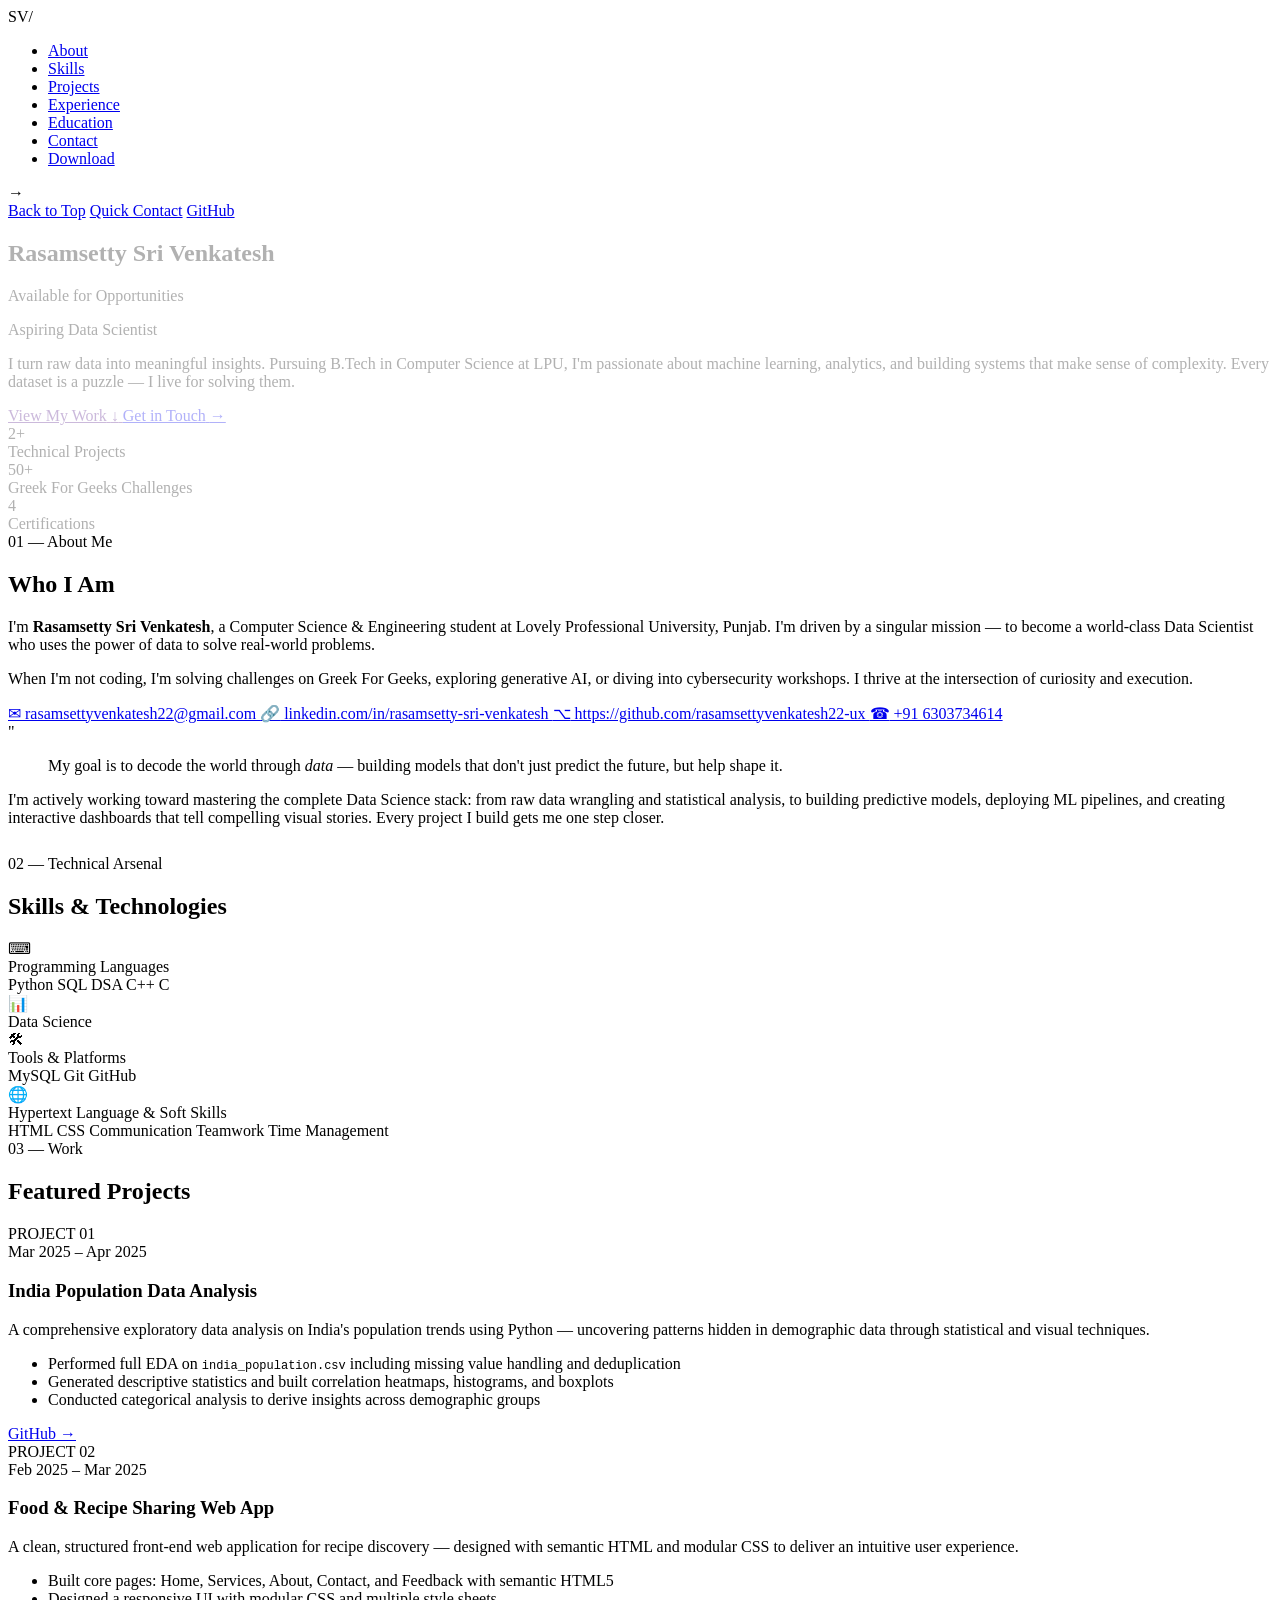
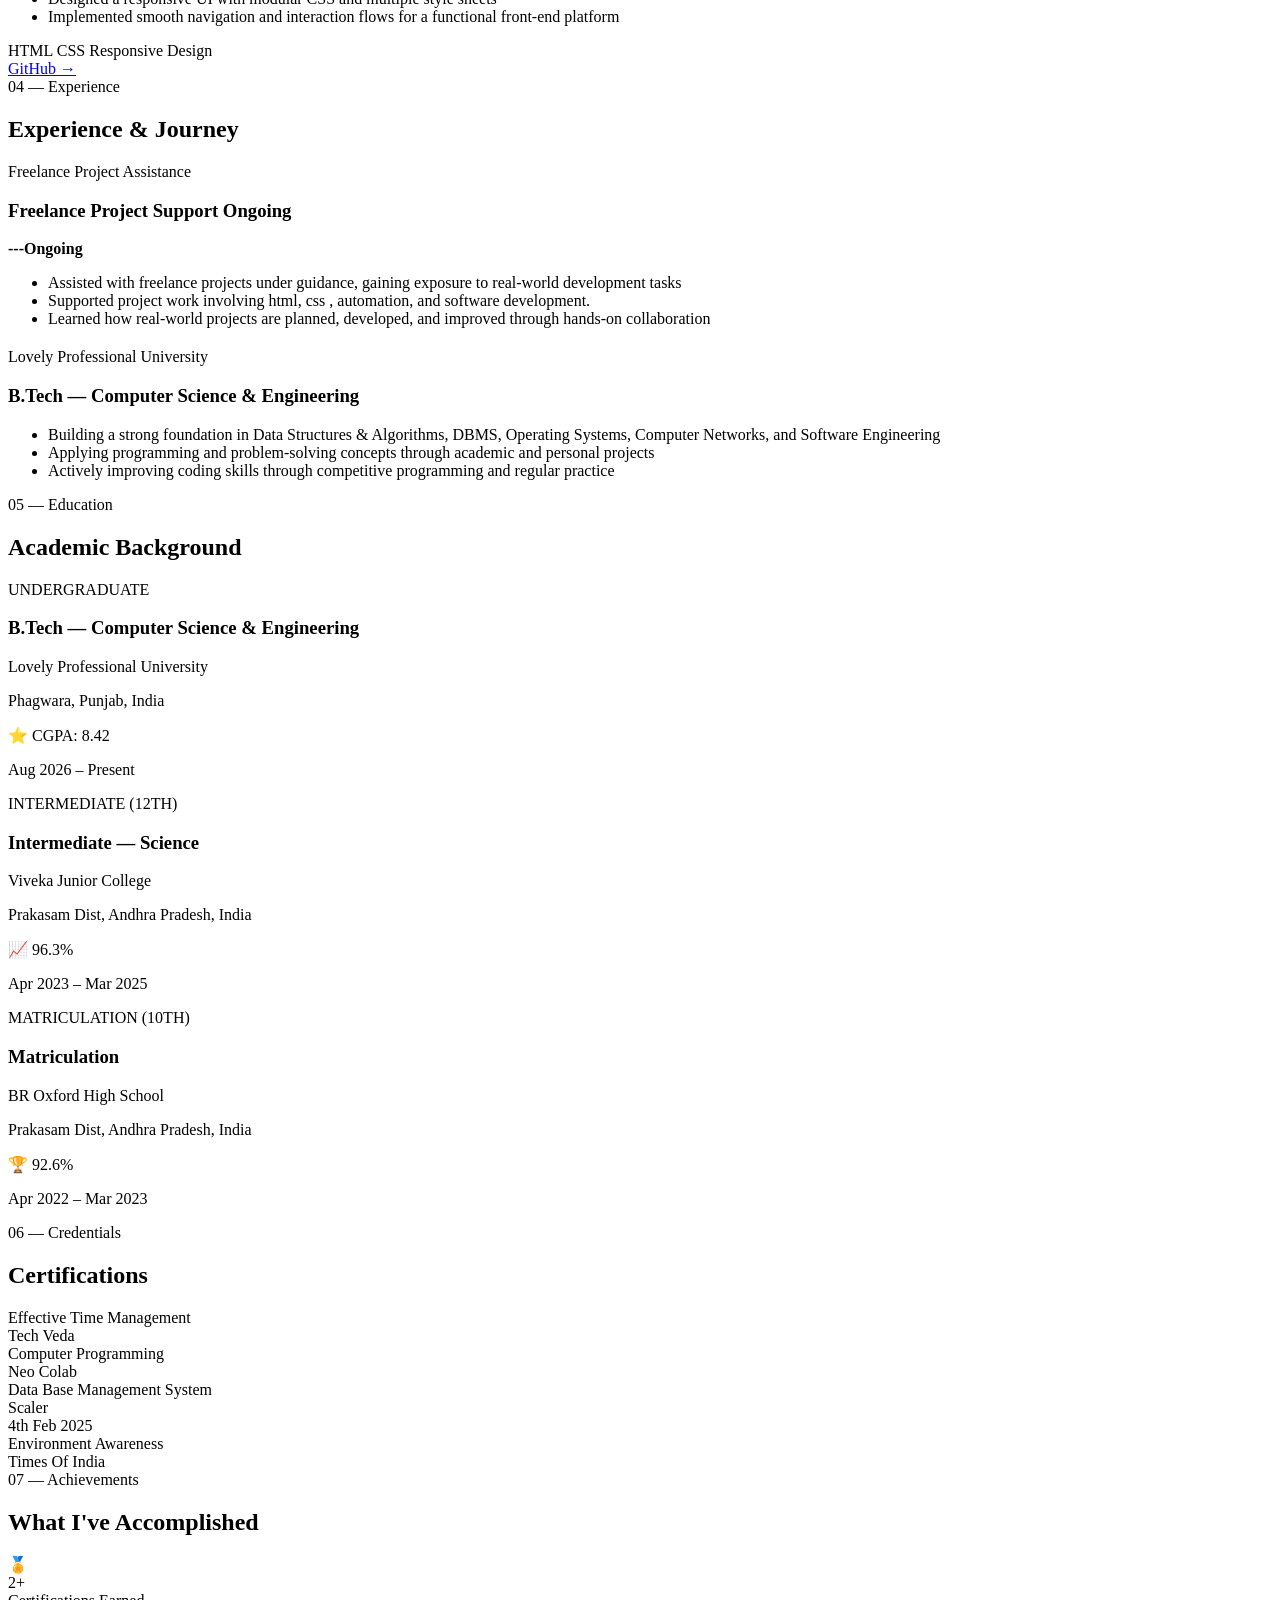
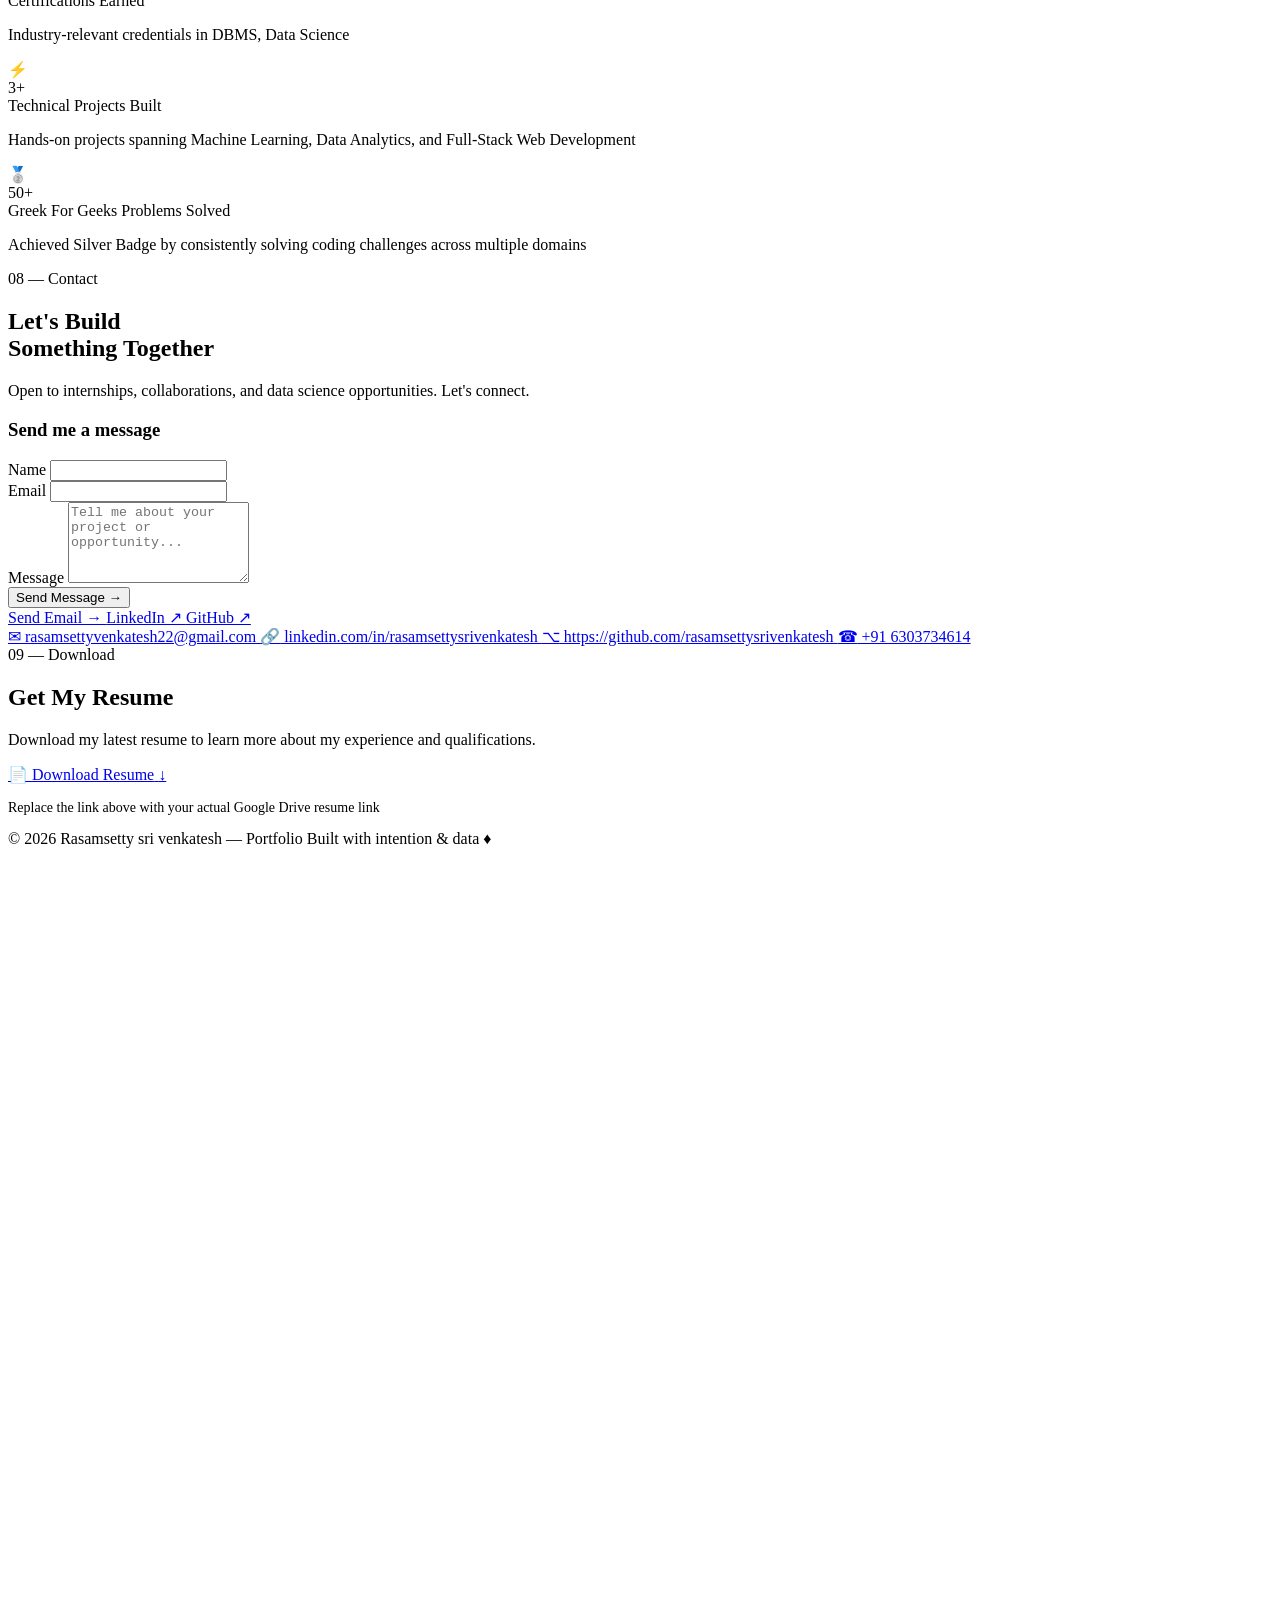
==== index.html @ 6618fb20 "Rename index.html.html to index.html" ====
<!DOCTYPE html>
<!-- saved from url=(0042)https://my-porfolio-rosy-eight.vercel.app/ -->
<html lang="en"><head><meta http-equiv="Content-Type" content="text/html; charset=UTF-8">

<meta name="viewport" content="width=device-width, initial-scale=1.0">
<title>Rasamsetty Sri Venkatesh | Data Scientist Portfolio</title>

<link rel="stylesheet" href="styles.css">
</head>
<body>

<!-- NAV -->
<nav>
  <div class="nav-logo">SV/</div>
  <ul class="nav-links">
    <li><a href="https://my-porfolio-rosy-eight.vercel.app/#about">About</a></li>
    <li><a href="https://my-porfolio-rosy-eight.vercel.app/#skills">Skills</a></li>
    <li><a href="https://my-porfolio-rosy-eight.vercel.app/#projects">Projects</a></li>
    <li><a href="https://my-porfolio-rosy-eight.vercel.app/#experience">Experience</a></li>
    <li><a href="https://my-porfolio-rosy-eight.vercel.app/#education">Education</a></li>
    <li><a href="https://my-porfolio-rosy-eight.vercel.app/#contact">Contact</a></li>
    <li><a href="https://my-porfolio-rosy-eight.vercel.app/#download">Download</a></li>
  </ul>
  <div class="nav-lamp" id="nav-lamp">
    <span class="lamp-icon">→</span>
    <div class="lamp-dropdown" id="lamp-dropdown">
      <a href="https://my-porfolio-rosy-eight.vercel.app/#hero" class="dropdown-item">Back to Top</a>
      <a href="mailto:rasamsettyvenkatesh22@gmail.com" class="dropdown-item">Quick Contact</a>
      <a href="https://github.com/rasamsettyvenkatesh22-ux" target="_blank" class="dropdown-item">GitHub</a>
    </div>
  </div>
</nav>

<!-- HERO -->
<section id="hero" style="opacity: 0.3;">
  <div class="hero-grid-bg"></div>
  <div class="hero-orb orb1"></div>
  <div class="hero-orb orb2"></div>

  <div class="hero-content">
    <div class="hero-text">
      <h1 class="hero-name" style="">
        <span class="accent-word">Rasamsetty</span> Sri Venkatesh
      </h1>

      <div class="hero-badge">Available for Opportunities</div>

      <p class="hero-title">
        Aspiring <span>Data Scientist</span>
      </p>

      <p class="hero-desc">
        I turn raw data into meaningful insights. Pursuing B.Tech in Computer Science at LPU,
        I'm passionate about machine learning, analytics, and building systems that make sense of complexity.
        Every dataset is a puzzle — I live for solving them.
      </p>

      <div class="hero-cta">
        <a href="" class="btn-primary">
          <span>View My Work</span>
          <span>↓</span>
        </a>
        <a href="mailto:rasamsettyvenkatesh22@gmail.com" class="btn-secondary">
          <span>Get in Touch</span>
          <span>→</span>
        </a>
      </div>

      <div class="hero-stats">
        <div class="stat-item">
          <div class="stat-num">2+</div>
          <div class="stat-label">Technical Projects</div>
        </div>
        <div class="stat-item">
          <div class="stat-num">50+</div>
          <div class="stat-label">Greek For Geeks Challenges</div>
        </div>
        <div class="stat-item">
          <div class="stat-num">4</div>
          <div class="stat-label">Certifications</div>
        </div>
       
  </div>
</section>

<!-- ABOUT -->
<section id="about">
  <div class="section-label">01 — About Me</div>
  <h2 class="section-title reveal visible" style="">Who I Am</h2>

  <div class="about-grid">
    <div class="about-text reveal visible">
      <p>
        I'm <strong style="color:var(--text)">Rasamsetty Sri Venkatesh</strong>, a Computer Science &amp; Engineering student at Lovely Professional University, Punjab. I'm driven by a singular mission — to become a world-class Data Scientist who uses the power of data to solve real-world problems.
      </p>
      
      <p>
        When I'm not coding, I'm solving challenges on Greek For Geeks, exploring generative AI, or diving into cybersecurity workshops. I thrive at the intersection of curiosity and execution.
      </p>

      <div class="contact-links">
        <a href="mailto:" class="contact-link">
          <span class="contact-icon">✉</span>
          rasamsettyvenkatesh22@gmail.com
        </a>
        <a href="https://www.linkedin.com/in/rasamsetty-sri-venkatesh-53b21a393/" class="contact-link" target="_blank">
          <span class="contact-icon">🔗</span>
          linkedin.com/in/rasamsetty-sri-venkatesh
        </a>
        <a href="https://github.com/rasamsettyvenkatesh22-uxe" class="contact-link" target="_blank">
          <span class="contact-icon">⌥</span>
          https://github.com/rasamsettyvenkatesh22-ux
        </a>
        <a href="tel:+917888704823" class="contact-link">
          <span class="contact-icon">☎</span>
          +91 6303734614
        </a>
      </div>
    </div>

    <div class="goal-card reveal reveal-delay-1 visible" style="">
      <div class="quote-mark">"</div>
      <blockquote>
        My goal is to decode the world through <em>data</em> — building models that don't just predict the future, but help shape it.
      </blockquote>
      <p class="goal-sub">
        I'm actively working toward mastering the complete Data Science stack: from raw data wrangling and statistical analysis, to building predictive models, deploying ML pipelines, and creating interactive dashboards that tell compelling visual stories. Every project I build gets me one step closer.
      </p>
      <div style="margin-top:28px; display:flex; gap:12px; flex-wrap:wrap;">
        
      </div>
    </div>
  </div>
</section>

<!-- SKILLS -->
<section id="skills">
  <div class="section-label">02 — Technical Arsenal</div>
  <h2 class="section-title reveal visible" style="">Skills &amp; Technologies</h2>

  <div class="skills-grid">
    <div class="skill-category reveal visible">
      <div class="skill-cat-header">
        <div class="skill-cat-icon">⌨</div>
        <span class="skill-cat-name">Programming Languages</span>
      </div>
      <div class="skill-tags">
        <span class="skill-tag lang">Python</span>
        <span class="skill-tag lang">SQL</span>
        <span class="skill-tag lang">DSA</span>
        <span class="skill-tag lang">C++</span>
        <span class="skill-tag lang">C</span>
      </div>
    </div>

    <div class="skill-category reveal reveal-delay-1 visible">
      <div class="skill-cat-header">
        <div class="skill-cat-icon">📊</div>
        <span class="skill-cat-name">Data Science </span>
      </div>
      <div class="skill-tags">
      

    <div class="skill-category reveal reveal-delay-2 visible">
      <div class="skill-cat-header">
        <div class="skill-cat-icon">🛠</div>
        <span class="skill-cat-name">Tools &amp; Platforms</span>
      </div>
      <div class="skill-tags">
        <span class="skill-tag tool">MySQL</span>
       
        <span class="skill-tag tool">Git</span>
        <span class="skill-tag tool">GitHub</span>
        
      </div>
    </div>

    <div class="skill-category reveal reveal-delay-1 visible">
      <div class="skill-cat-header">
        <div class="skill-cat-icon">🌐</div>
        <span class="skill-cat-name">Hypertext Language &amp; Soft Skills</span>
      </div>
      <div class="skill-tags">
        <span class="skill-tag">HTML</span>
        <span class="skill-tag">CSS</span>
        <span class="skill-tag soft">Communication</span>
        <span class="skill-tag soft">Teamwork</span>
        
        <span class="skill-tag soft">Time Management</span>
      </div>
    </div>
  </div>
</section>

<!-- PROJECTS -->
<section id="projects">
  <div class="section-label">03 — Work</div>
  <h2 class="section-title reveal visible" style="">Featured Projects</h2>

  <div class="projects-grid">

    <div class="project-card reveal visible">
      <div class="project-number">PROJECT 01</div>
      <div class="project-date">Mar 2025 – Apr 2025</div>
      <h3 class="project-title">India Population Data Analysis</h3>
      <p class="project-desc">
        A comprehensive exploratory data analysis on India's population trends using Python — uncovering patterns hidden in demographic data through statistical and visual techniques.
      </p>
      <ul class="project-points">
        <li>Performed full EDA on <code style="color:var(--accent);font-size:12px">india_population.csv</code> including missing value handling and deduplication</li>
        <li>Generated descriptive statistics and built correlation heatmaps, histograms, and boxplots</li>
        <li>Conducted categorical analysis to derive insights across demographic groups</li>
      </ul>
      <div class="project-footer">
        <div class="project-stack">
        
        <a href="https://github.com/yashwanthsingle/Python-project-on-population-growth-analysis.py" class="project-link" target="_blank">GitHub →</a>
      </div>
    </div>

    <div class="project-card reveal reveal-delay-1 visible">
      <div class="project-number">PROJECT 02</div>
      <div class="project-date">Feb 2025 – Mar 2025</div>
      <h3 class="project-title">Food &amp; Recipe Sharing Web App</h3>
      <p class="project-desc">
        A clean, structured front-end web application for recipe discovery — designed with semantic HTML and modular CSS to deliver an intuitive user experience.
      </p>
      <ul class="project-points">
        <li>Built core pages: Home, Services, About, Contact, and Feedback with semantic HTML5</li>
        <li>Designed a responsive UI with modular CSS and multiple style sheets</li>
        <li>Implemented smooth navigation and interaction flows for a functional front-end platform</li>
      </ul>
      <div class="project-footer">
        <div class="project-stack">
          <span class="stack-tag">HTML</span>
          <span class="stack-tag">CSS</span>
          <span class="stack-tag">Responsive Design</span>
        </div>
        <a href="-" class="project-link" target="_blank">GitHub →</a>
      </div>
    </div>

  </div>
</section>

<!-- INTERNSHIP -->
<section id="experience">
  <div class="section-label">04 — Experience</div>
  <h2 class="section-title reveal visible" style="">Experience &amp; Journey</h2>

  <div class="timeline reveal visible">
    <div class="timeline-item">
      <div class="timeline-meta">
        <span class="timeline-date"></span>
        <span class="timeline-type">Freelance Project Assistance</span>
      </div>
      <h3 class="timeline-title">Freelance Project Support
Ongoing</h3>
      <p class="timeline-org"><strong style="color:var(--gold)">---Ongoing</strong></p>
      <ul class="timeline-points">
        <li>Assisted with freelance projects under guidance, gaining exposure to real-world development tasks</li>
        <li>Supported project work involving html, css ,  automation, and software development.</li>
        <li>Learned how real-world projects are planned, developed, and improved through hands-on collaboration</li>
        
      </ul>
    </div>
  </div>
</section>
<section id="experience">
  <div class="section-label"></div>
  <h2 class="section-ti reveal visible" style=""></h2>

  <div class="timeline reveal visible">
    <div class="timeline-item">
      <div class="timeline-meta">
        <span class="timeline-date"></span>
        <span class="timeline-type">Lovely Professional University</span>
      </div>
      <h3 class="timeline-title">B.Tech — Computer Science & Engineering</h3>
      <p class="timeline-org"><strong style="color:var(--gold)"></strong></p>
      <ul class="timeline-points">
        <li>Building a strong foundation in Data Structures & Algorithms, DBMS, Operating Systems, Computer Networks, and Software Engineering</li>
        <li>Applying programming and problem-solving concepts through academic and personal projects</li>
        <li>Actively improving coding skills through competitive programming and regular practice</li>
        
        
      </ul>
    </div>
  </div>
</section>
<!-- EDUCATION -->
<section id="education">
  <div class="section-label">05 — Education</div>
  <h2 class="section-title reveal visible">Academic Background</h2>

  <div class="edu-grid">
    <div class="edu-card reveal visible">
      <div class="edu-level">UNDERGRADUATE</div>
      <h3 class="edu-degree">B.Tech — Computer Science &amp; Engineering</h3>
      <p class="edu-school">Lovely Professional University</p>
      <p class="edu-location">Phagwara, Punjab, India</p>
      <div class="edu-score">⭐ CGPA: 8.42</div>
      <p class="edu-date">Aug 2026 – Present</p>
    </div>

    <div class="edu-card reveal reveal-delay-1 visible">
      <div class="edu-level">INTERMEDIATE (12TH)</div>
      <h3 class="edu-degree">Intermediate — Science</h3>
      <p class="edu-school">Viveka Junior College</p>
      <p class="edu-location">Prakasam Dist, Andhra Pradesh, India</p>
      <div class="edu-score">📈 96.3%</div>
      <p class="edu-date">Apr 2023 – Mar 2025</p>
    </div>

    <div class="edu-card reveal reveal-delay-2 visible">
      <div class="edu-level">MATRICULATION (10TH)</div>
      <h3 class="edu-degree">Matriculation</h3>
      <p class="edu-school">BR Oxford High School</p>
      <p class="edu-location">Prakasam Dist, Andhra Pradesh, India</p>
      <div class="edu-score">🏆 92.6%</div>
      <p class="edu-date">Apr 2022 – Mar 2023</p>
    </div>
  </div>
</section>

<!-- CERTIFICATIONS -->
<section id="certifications">
  <div class="section-label">06 — Credentials</div>
  <h2 class="section-title reveal visible" style="">Certifications</h2>

  <div class="cert-grid">
    <div class="cert-card reveal visible">
      <div class="cert-icon"></div>
      <div class="cert-name">Effective Time Management</div>
      <div class="cert-issuer">Tech Veda</div>
    </div>

    <div class="cert-card reveal reveal-delay-1 visible">
      <div class="cert-icon"></div>
      <div class="cert-name">Computer Programming</div>
      <div class="cert-issuer">Neo Colab</div>
    </div>

    <div class="cert-card reveal reveal-delay-2 visible">
      <div class="cert-icon"></div>
      <div class="cert-name">Data Base Management System</div>
      <div class="cert-issuer">Scaler</div>
      <div class="cert-date">4th Feb 2025</div>
    </div>

    <div class="cert-card reveal visible">
      <div class="cert-icon"></div>
      <div class="cert-name">Environment Awareness</div>
      <div class="cert-issuer">Times Of India</div>
      
    </div>

    
  </div>
</section>

<!-- ACHIEVEMENTS -->
<section id="achievements">
  <div class="section-label">07 — Achievements</div>
  <h2 class="section-title reveal visible" style="">What I've Accomplished</h2>

  <div class="achievements-grid">
    <div class="achievement-card reveal visible">
      <div class="achievement-icon">🏅</div>
      <div class="achievement-num">2+</div>
      <div class="achievement-title">Certifications Earned</div>
      <p class="achievement-desc">Industry-relevant credentials in DBMS, Data Science</p>
    </div>

    <div class="achievement-card reveal reveal-delay-1 visible">
      <div class="achievement-icon">⚡</div>
      <div class="achievement-num">3+</div>
      <div class="achievement-title">Technical Projects Built</div>
      <p class="achievement-desc">Hands-on projects spanning Machine Learning, Data Analytics, and Full-Stack Web Development</p>
    </div>

    <div class="achievement-card reveal reveal-delay-2 visible">
      <div class="achievement-icon">🥈</div>
      <div class="achievement-num">50+</div>
      <div class="achievement-title">Greek For Geeks Problems Solved</div>
      <p class="achievement-desc">Achieved Silver Badge by consistently solving coding challenges across multiple domains</p>
    </div>
  </div>
</section>

<!-- CONTACT -->
<section id="contact">
  <div class="section-label" style="justify-content:center">08 — Contact</div>
  <h2 class="contact-title reveal visible">
    Let's Build<br><span style="color:var(--accent)">Something</span> Together
  </h2>
  <p class="contact-sub reveal visible">
    Open to internships, collaborations, and data science opportunities. Let's connect.
  </p>

  <div class="contact-content">
    <div class="contact-form reveal visible">
      <h3>Send me a message</h3>
      <form action="mailto:rasamsettyvenkatesh22@gmail.com" method="post" enctype="text/plain">
        <div class="form-group">
          <label for="name">Name</label>
          <input type="text" id="name" name="name" required="">
        </div>
        <div class="form-group">
          <label for="email">Email</label>
          <input type="email" id="email" name="email" required="">
        </div>
        <div class="form-group">
          <label for="message">Message</label>
          <textarea id="message" name="message" rows="5" placeholder="Tell me about your project or opportunity..." required=""></textarea>
        </div>
        <button type="submit" class="btn-primary">Send Message →</button>
      </form>
    </div>

    <div class="contact-info reveal reveal-delay-1 visible">
      <div class="contact-social">
        <a href="mailto:rasamsettyvenkatesh22@gmail.com" class="btn-primary">
          Send Email →
        </a>
        <a href="https://www.linkedin.com/in/rasamsetty-sri-venkatesh-53b21a393/" class="btn-secondary" target="_blank">
          LinkedIn ↗
        </a>
        <a href="https://github.com/rasamsettyvenkatesh22-ux" class="btn-secondary" target="_blank">
          GitHub ↗
        </a>
      </div>

      <div class="contact-links">
        <a href="mailto:rasamsettyvenkatesh22@gmail.com" class="contact-link">
          <span class="contact-icon">✉</span>
         rasamsettyvenkatesh22@gmail.com
        </a>
        <a href="https://www.linkedin.com/in/rasamsetty-sri-venkatesh-53b21a393/" class="contact-link" target="_blank">
          <span class="contact-icon">🔗</span>
          linkedin.com/in/rasamsettysrivenkatesh
        </a>
        <a href="https://github.com/rasamsettyvenkatesh22-ux" class="contact-link" target="_blank">
          <span class="contact-icon">⌥</span>
         https://github.com/rasamsettysrivenkatesh
        </a>
        <a href="tel:+916303734614" class="contact-link">
          <span class="contact-icon">☎</span>
          +91 6303734614
        </a>
      </div>
    </div>
  </div>
</section>

<!-- DOWNLOAD -->
<section id="download">
  <div class="section-label" style="justify-content:center">09 — Download</div>
  <h2 class="download-title reveal visible">
    Get My <span style="color:var(--accent)">Resume</span>
  </h2>
  <p class="download-sub reveal visible">
    Download my latest resume to learn more about my experience and qualifications.
  </p>
  <div class="download-content reveal visible">
    <a href="    " class="btn-primary" target="_blank">
      <span>📄 Download Resume</span>
      <span>↓</span>
    </a>
    <p style="margin-top: 16px; font-size: 14px; color: var(--muted);">Replace the link above with your actual Google Drive resume link</p>
  </div>
</section>

<footer>
  <span>© 2026 Rasamsetty sri venkatesh — Portfolio</span>
  <span>Built with intention &amp; data ♦</span>
</footer>

<script src="./venky portifolio_files/script.js.download"></script>


<div class="particle" style="left: 10.2772%; top: 35.6977%; width: 2.34825px; height: 2.34825px; animation-duration: 25.1605s; animation-delay: 1.40154s; transform: translateY(-3722px);"></div><div class="particle" style="left: 54.0483%; top: 58.8758%; width: 3.97584px; height: 3.97584px; animation-duration: 29.6246s; animation-delay: 3.27146s; transform: translateY(3722px);"></div><div class="particle" style="left: 35.8405%; top: 87.6102%; width: 2.5974px; height: 2.5974px; animation-duration: 32.2146s; animation-delay: 4.02636s; transform: translateY(-3722px);"></div><div class="particle" style="left: 91.2181%; top: 88.1049%; width: 3.91631px; height: 3.91631px; animation-duration: 32.8578s; animation-delay: 1.8883s; transform: translateY(3722px);"></div><div class="particle" style="left: 26.2762%; top: 51.6249%; width: 3.38602px; height: 3.38602px; animation-duration: 21.5225s; animation-delay: 3.80087s; transform: translateY(-3722px);"></div><div class="particle" style="left: 43.1662%; top: 62.7186%; width: 2.31923px; height: 2.31923px; animation-duration: 20.7579s; animation-delay: 1.85707s; transform: translateY(3722px);"></div><div class="particle" style="left: 41.5573%; top: 26.8191%; width: 3.45014px; height: 3.45014px; animation-duration: 22.1645s; animation-delay: 0.572949s; transform: translateY(-3722px);"></div><div class="particle" style="left: 28.5223%; top: 75.3369%; width: 1.80172px; height: 1.80172px; animation-duration: 27.2886s; animation-delay: 3.92888s; transform: translateY(3722px);"></div><div class="particle" style="left: 1.95047%; top: 28.9313%; width: 1.65021px; height: 1.65021px; animation-duration: 17.1707s; animation-delay: 4.11815s; transform: translateY(-3722px);"></div><div class="particle" style="left: 7.80844%; top: 53.1649%; width: 3.31669px; height: 3.31669px; animation-duration: 23.3598s; animation-delay: 0.819452s; transform: translateY(3722px);"></div><div class="particle" style="left: 35.4246%; top: 39.1696%; width: 1.44954px; height: 1.44954px; animation-duration: 31.2902s; animation-delay: 4.17969s; transform: translateY(-3722px);"></div><div class="particle" style="left: 67.7363%; top: 81.9673%; width: 1.01062px; height: 1.01062px; animation-duration: 33.5564s; animation-delay: 2.21483s; transform: translateY(3722px);"></div><div class="particle" style="left: 11.0942%; top: 98.8404%; width: 2.86344px; height: 2.86344px; animation-duration: 19.6457s; animation-delay: 1.2168s; transform: translateY(-3722px);"></div><div class="particle" style="left: 11.2009%; top: 3.53937%; width: 1.83231px; height: 1.83231px; animation-duration: 23.5084s; animation-delay: 1.52554s; transform: translateY(3722px);"></div><div class="particle" style="left: 19.9606%; top: 1.88912%; width: 2.82406px; height: 2.82406px; animation-duration: 26.4944s; animation-delay: 2.18126s; transform: translateY(-3722px);"></div><div class="particle" style="left: 72.2881%; top: 73.7448%; width: 2.99792px; height: 2.99792px; animation-duration: 28.3789s; animation-delay: 2.83494s; transform: translateY(3722px);"></div><div class="particle" style="left: 98.8116%; top: 50.2412%; width: 2.33557px; height: 2.33557px; animation-duration: 33.2986s; animation-delay: 1.34989s; transform: translateY(-3722px);"></div><div class="particle" style="left: 19.5467%; top: 26.1581%; width: 1.6621px; height: 1.6621px; animation-duration: 26.1437s; animation-delay: 2.25555s; transform: translateY(3722px);"></div><div class="particle" style="left: 94.124%; top: 30.0052%; width: 2.88214px; height: 2.88214px; animation-duration: 15.2487s; animation-delay: 2.46827s; transform: translateY(-3722px);"></div><div class="particle" style="left: 68.5354%; top: 94.9045%; width: 3.01366px; height: 3.01366px; animation-duration: 32.107s; animation-delay: 4.02836s; transform: translateY(3722px);"></div><div class="particle" style="left: 39.1197%; top: 11.1874%; width: 1.21571px; height: 1.21571px; animation-duration: 31.1475s; animation-delay: 1.5489s; transform: translateY(-3722px);"></div><div class="particle" style="left: 67.7127%; top: 64.1929%; width: 1.89304px; height: 1.89304px; animation-duration: 20.1238s; animation-delay: 1.81926s; transform: translateY(3722px);"></div><div class="particle" style="left: 35.1695%; top: 45.7087%; width: 3.56344px; height: 3.56344px; animation-duration: 28.5189s; animation-delay: 0.931401s; transform: translateY(-3722px);"></div><div class="particle" style="left: 75.2619%; top: 65.4729%; width: 1.21623px; height: 1.21623px; animation-duration: 22.303s; animation-delay: 4.38774s; transform: translateY(3722px);"></div><div class="particle" style="left: 55.7757%; top: 50.3465%; width: 2.76834px; height: 2.76834px; animation-duration: 21.5946s; animation-delay: 3.88304s; transform: translateY(-3722px);"></div><div class="particle" style="left: 10.0068%; top: 18.3438%; width: 3.65914px; height: 3.65914px; animation-duration: 22.8078s; animation-delay: 4.10785s; transform: translateY(3722px);"></div><div class="particle" style="left: 24.4141%; top: 27.3372%; width: 3.29349px; height: 3.29349px; animation-duration: 34.2444s; animation-delay: 1.70339s; transform: translateY(-3722px);"></div><div class="particle" style="left: 79.566%; top: 53.2862%; width: 1.38301px; height: 1.38301px; animation-duration: 26.7556s; animation-delay: 3.01481s; transform: translateY(3722px);"></div><div class="particle" style="left: 74.6901%; top: 8.52896%; width: 3.06037px; height: 3.06037px; animation-duration: 21.3448s; animation-delay: 1.99106s; transform: translateY(-3722px);"></div><div class="particle" style="left: 81.806%; top: 14.4056%; width: 2.19872px; height: 2.19872px; animation-duration: 33.6585s; animation-delay: 1.64951s; transform: translateY(3722px);"></div><div class="particle" style="left: 60.6793%; top: 15.708%; width: 2.43911px; height: 2.43911px; animation-duration: 15.8388s; animation-delay: 1.60001s; transform: translateY(-3722px);"></div><div class="particle" style="left: 87.3676%; top: 51.7555%; width: 2.67857px; height: 2.67857px; animation-duration: 17.8844s; animation-delay: 1.99307s; transform: translateY(3722px);"></div><div class="particle" style="left: 10.9667%; top: 28.8479%; width: 1.68726px; height: 1.68726px; animation-duration: 20.1882s; animation-delay: 0.900802s; transform: translateY(-3722px);"></div><div class="particle" style="left: 16.9063%; top: 47.889%; width: 3.85332px; height: 3.85332px; animation-duration: 23.2099s; animation-delay: 0.236493s; transform: translateY(3722px);"></div><div class="particle" style="left: 94.3246%; top: 24.2227%; width: 1.76772px; height: 1.76772px; animation-duration: 30.9132s; animation-delay: 2.96204s; transform: translateY(-3722px);"></div><div class="particle" style="left: 89.6778%; top: 83.8013%; width: 2.04367px; height: 2.04367px; animation-duration: 30.0104s; animation-delay: 1.58886s; transform: translateY(3722px);"></div><div class="particle" style="left: 46.3538%; top: 34.391%; width: 1.29023px; height: 1.29023px; animation-duration: 24.9693s; animation-delay: 1.54374s; transform: translateY(-3722px);"></div><div class="particle" style="left: 38.0895%; top: 49.6497%; width: 1.5882px; height: 1.5882px; animation-duration: 23.0661s; animation-delay: 0.146508s; transform: translateY(3722px);"></div><div class="particle" style="left: 26.7255%; top: 39.971%; width: 2.18822px; height: 2.18822px; animation-duration: 23.5726s; animation-delay: 0.992382s; transform: translateY(-3722px);"></div><div class="particle" style="left: 20.2516%; top: 53.836%; width: 1.14325px; height: 1.14325px; animation-duration: 19.0244s; animation-delay: 4.65304s; transform: translateY(3722px);"></div><div class="particle" style="left: 83.4617%; top: 99.3429%; width: 2.99107px; height: 2.99107px; animation-duration: 31.0837s; animation-delay: 2.41944s; transform: translateY(-3722px);"></div><div class="particle" style="left: 47.9688%; top: 79.636%; width: 3.82597px; height: 3.82597px; animation-duration: 21.7468s; animation-delay: 2.74153s; transform: translateY(3722px);"></div><div class="particle" style="left: 79.1037%; top: 68.1487%; width: 1.54046px; height: 1.54046px; animation-duration: 27.8684s; animation-delay: 2.95608s; transform: translateY(-3722px);"></div><div class="particle" style="left: 49.3121%; top: 63.4931%; width: 3.62469px; height: 3.62469px; animation-duration: 15.3956s; animation-delay: 3.96343s; transform: translateY(3722px);"></div><div class="particle" style="left: 46.9843%; top: 36.3924%; width: 2.82326px; height: 2.82326px; animation-duration: 16.4837s; animation-delay: 0.537252s; transform: translateY(-3722px);"></div><div class="particle" style="left: 67.6528%; top: 17.7647%; width: 1.6245px; height: 1.6245px; animation-duration: 25.6325s; animation-delay: 2.88526s; transform: translateY(3722px);"></div><div class="particle" style="left: 53.4755%; top: 42.3009%; width: 3.81809px; height: 3.81809px; animation-duration: 31.197s; animation-delay: 4.48327s; transform: translateY(-3722px);"></div><div class="particle" style="left: 6.98611%; top: 2.39484%; width: 1.9772px; height: 1.9772px; animation-duration: 29.8017s; animation-delay: 2.50409s; transform: translateY(3722px);"></div><div class="particle" style="left: 37.317%; top: 57.5015%; width: 3.16843px; height: 3.16843px; animation-duration: 34.1583s; animation-delay: 0.181229s; transform: translateY(-3722px);"></div><div class="particle" style="left: 95.8366%; top: 16.1905%; width: 2.45145px; height: 2.45145px; animation-duration: 25.7265s; animation-delay: 0.503131s; transform: translateY(3722px);"></div></body></html>
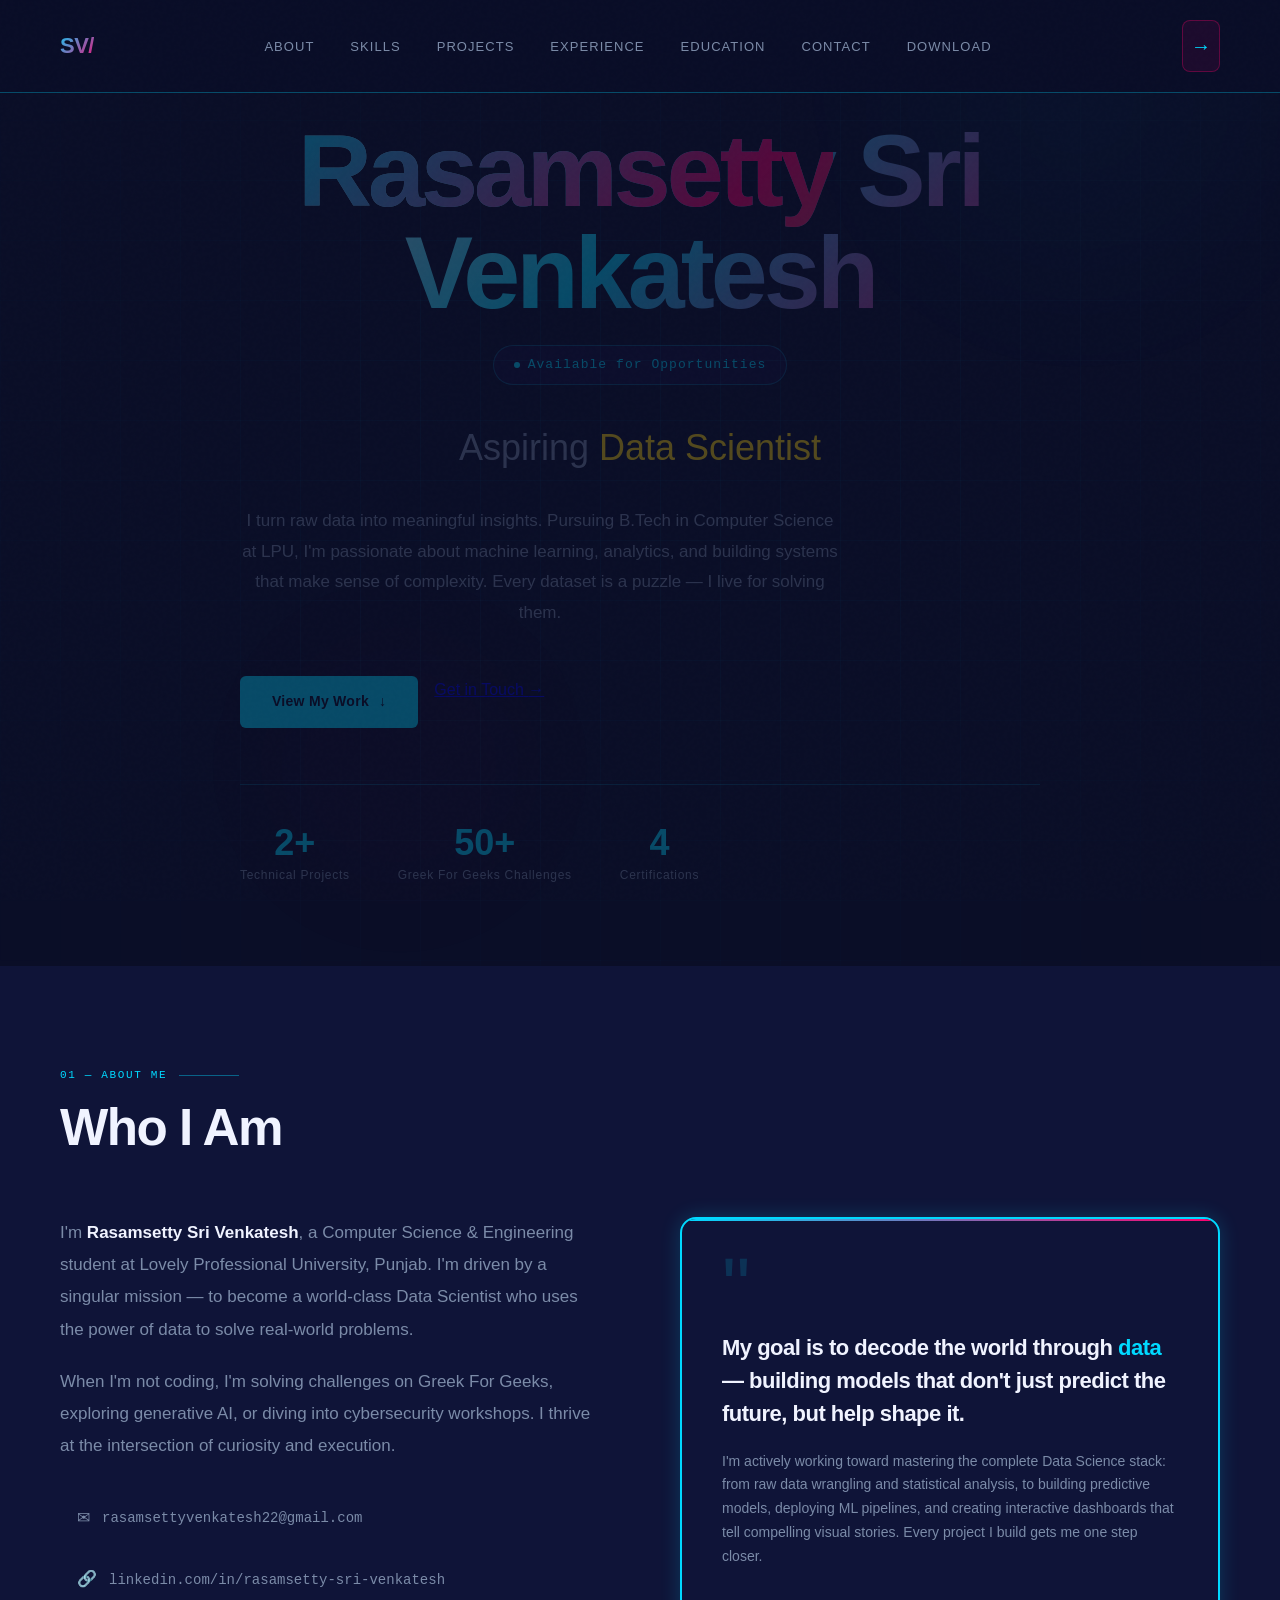
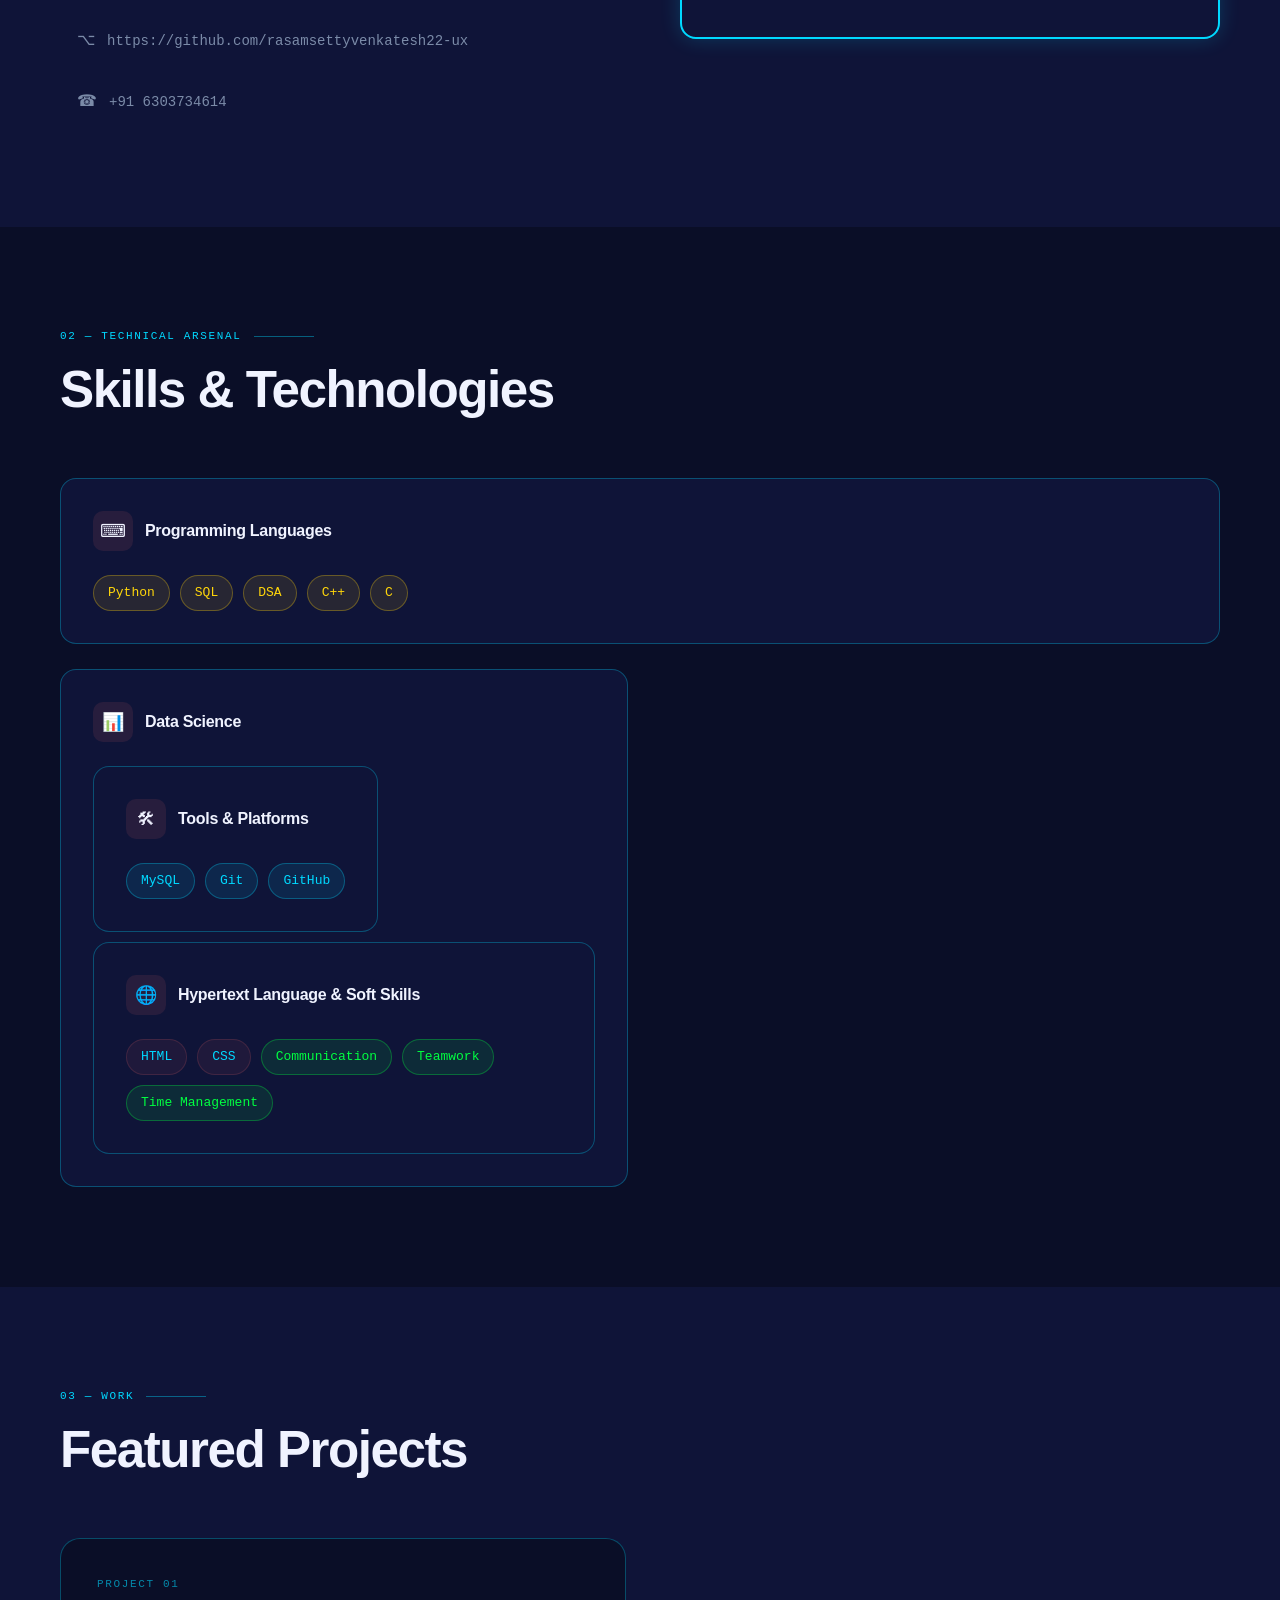
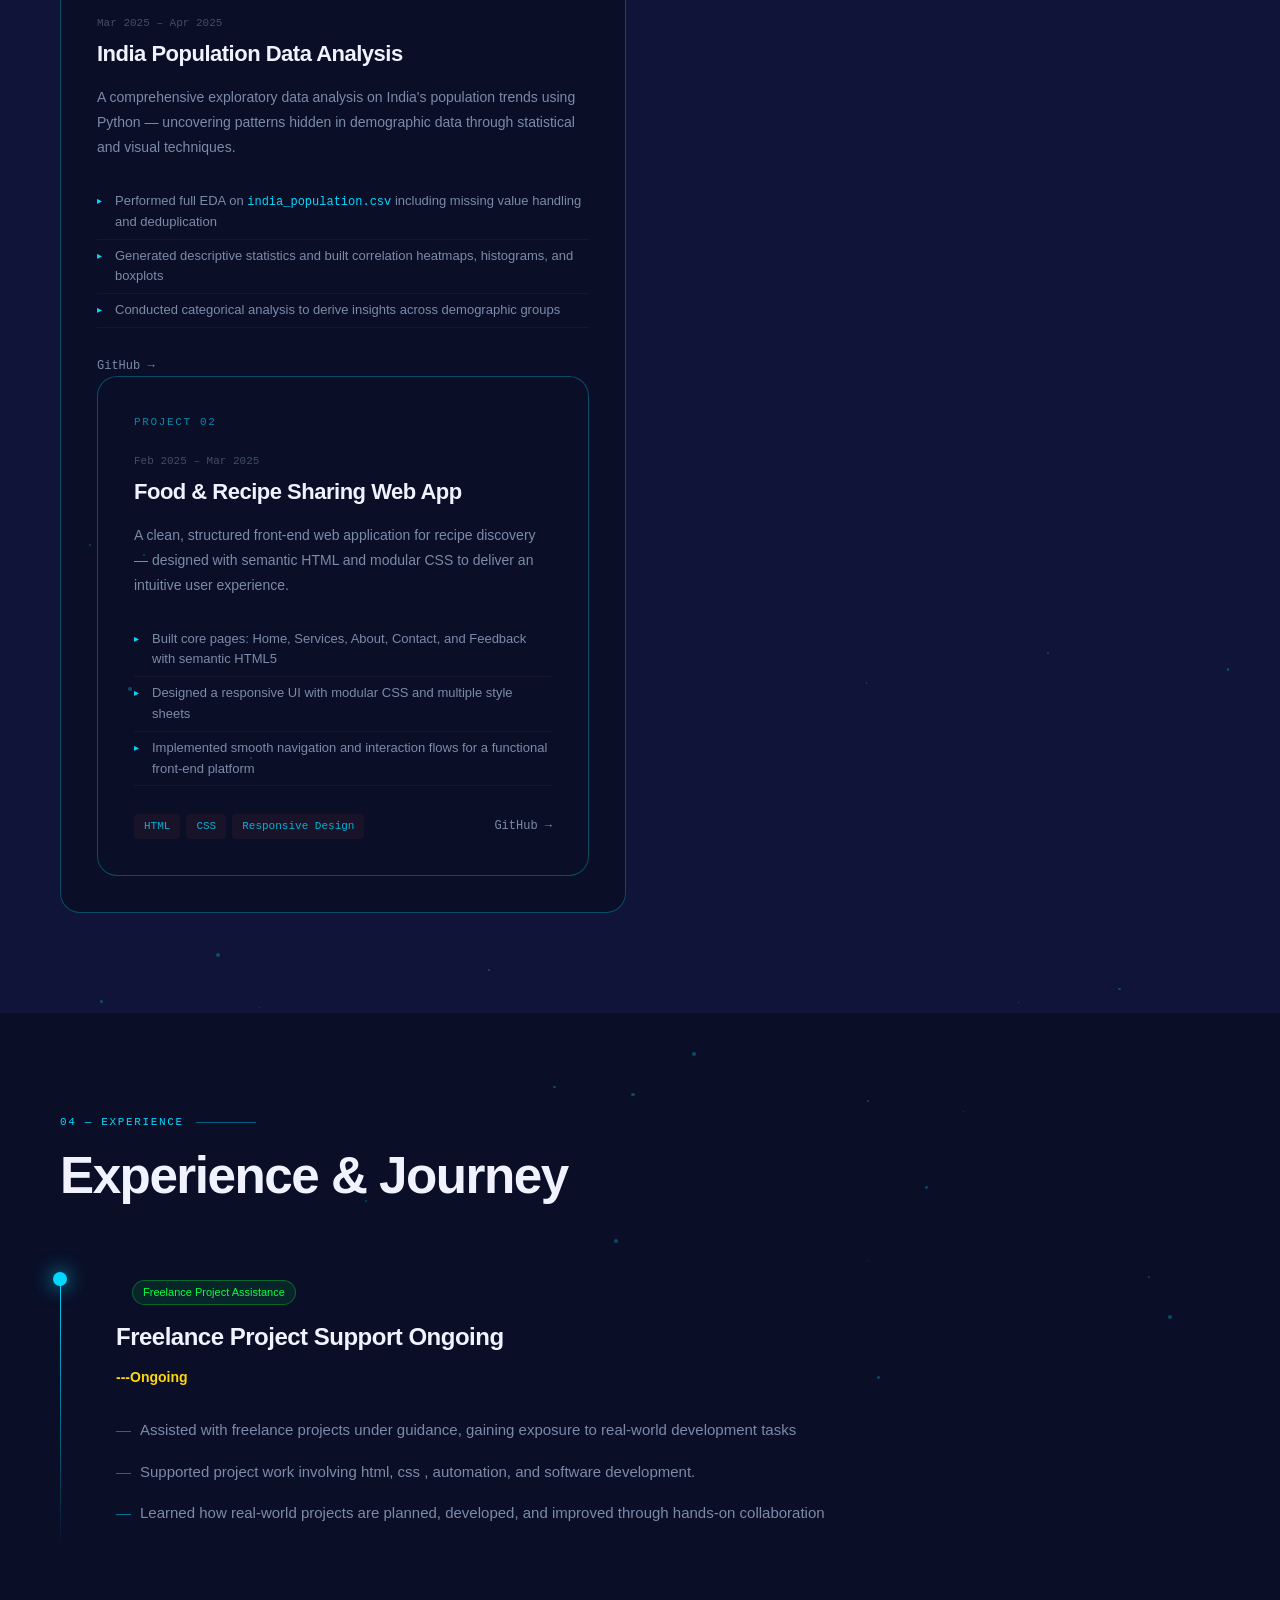
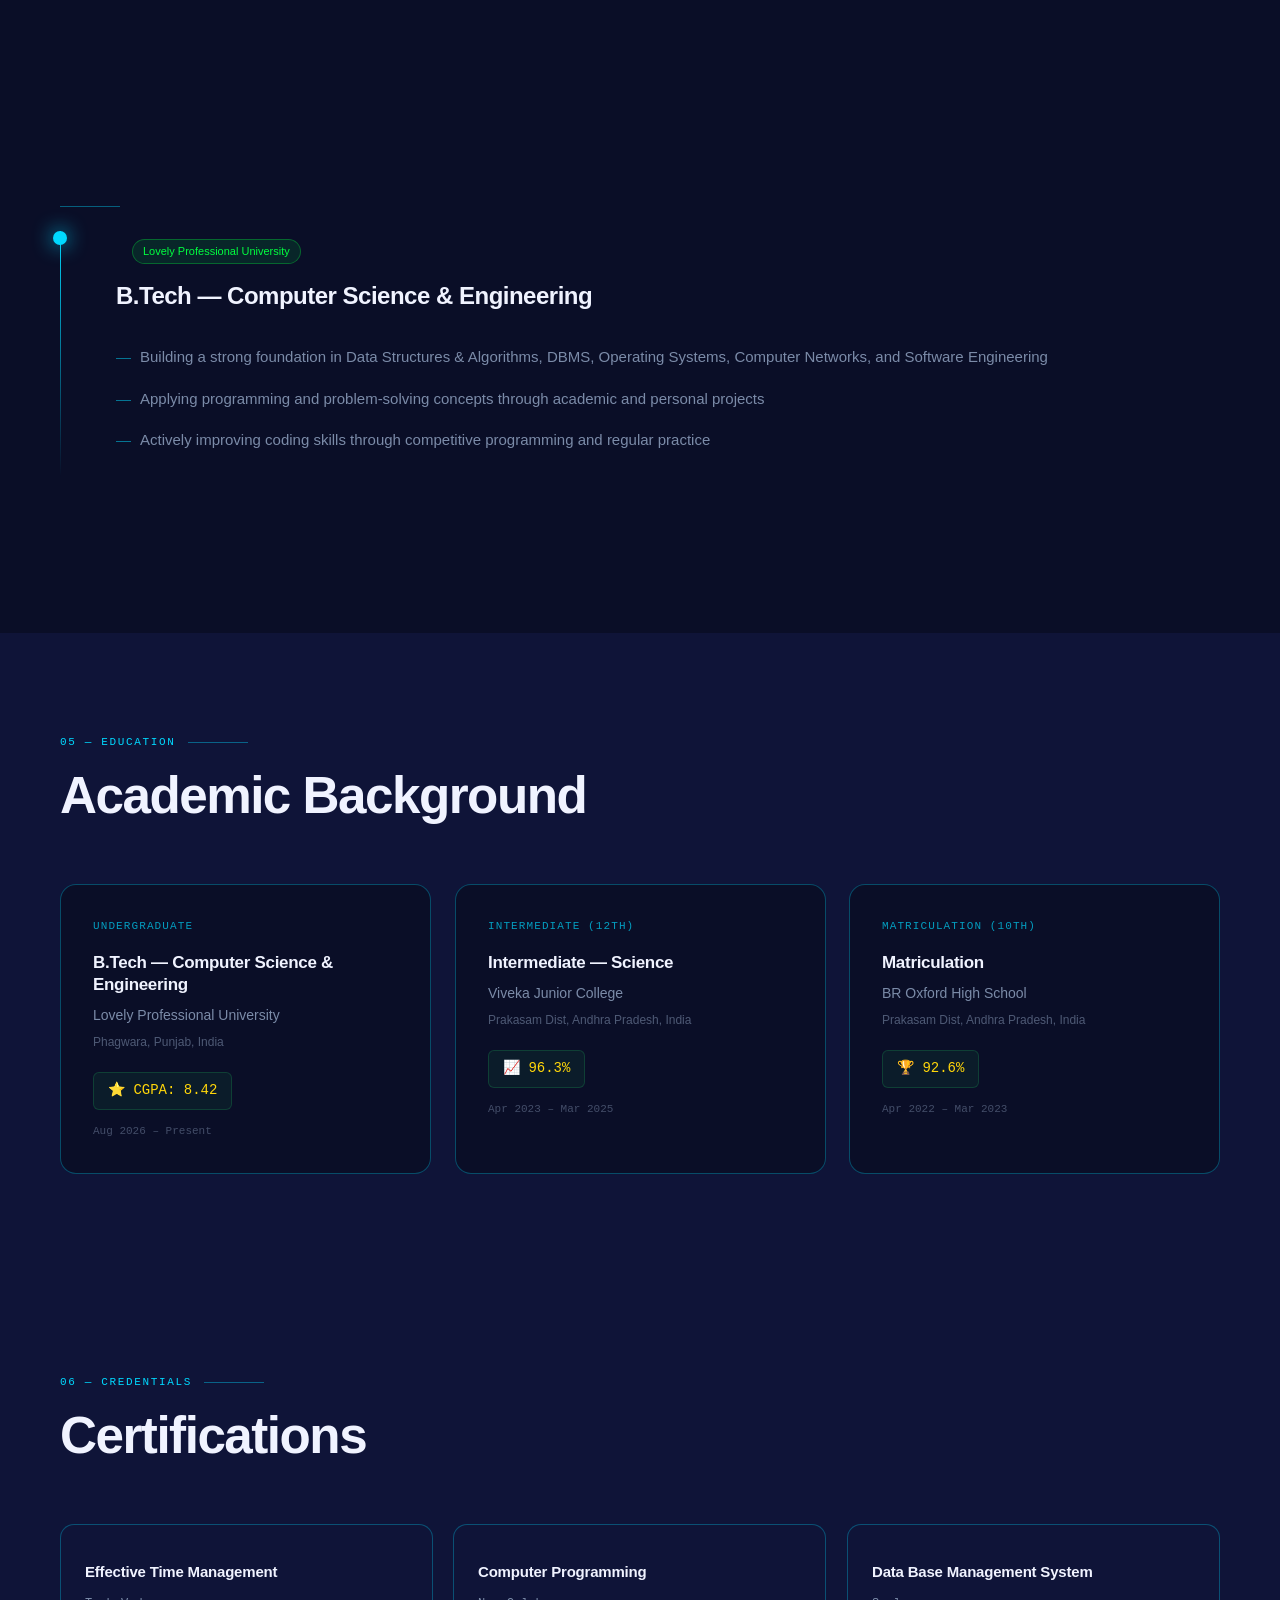
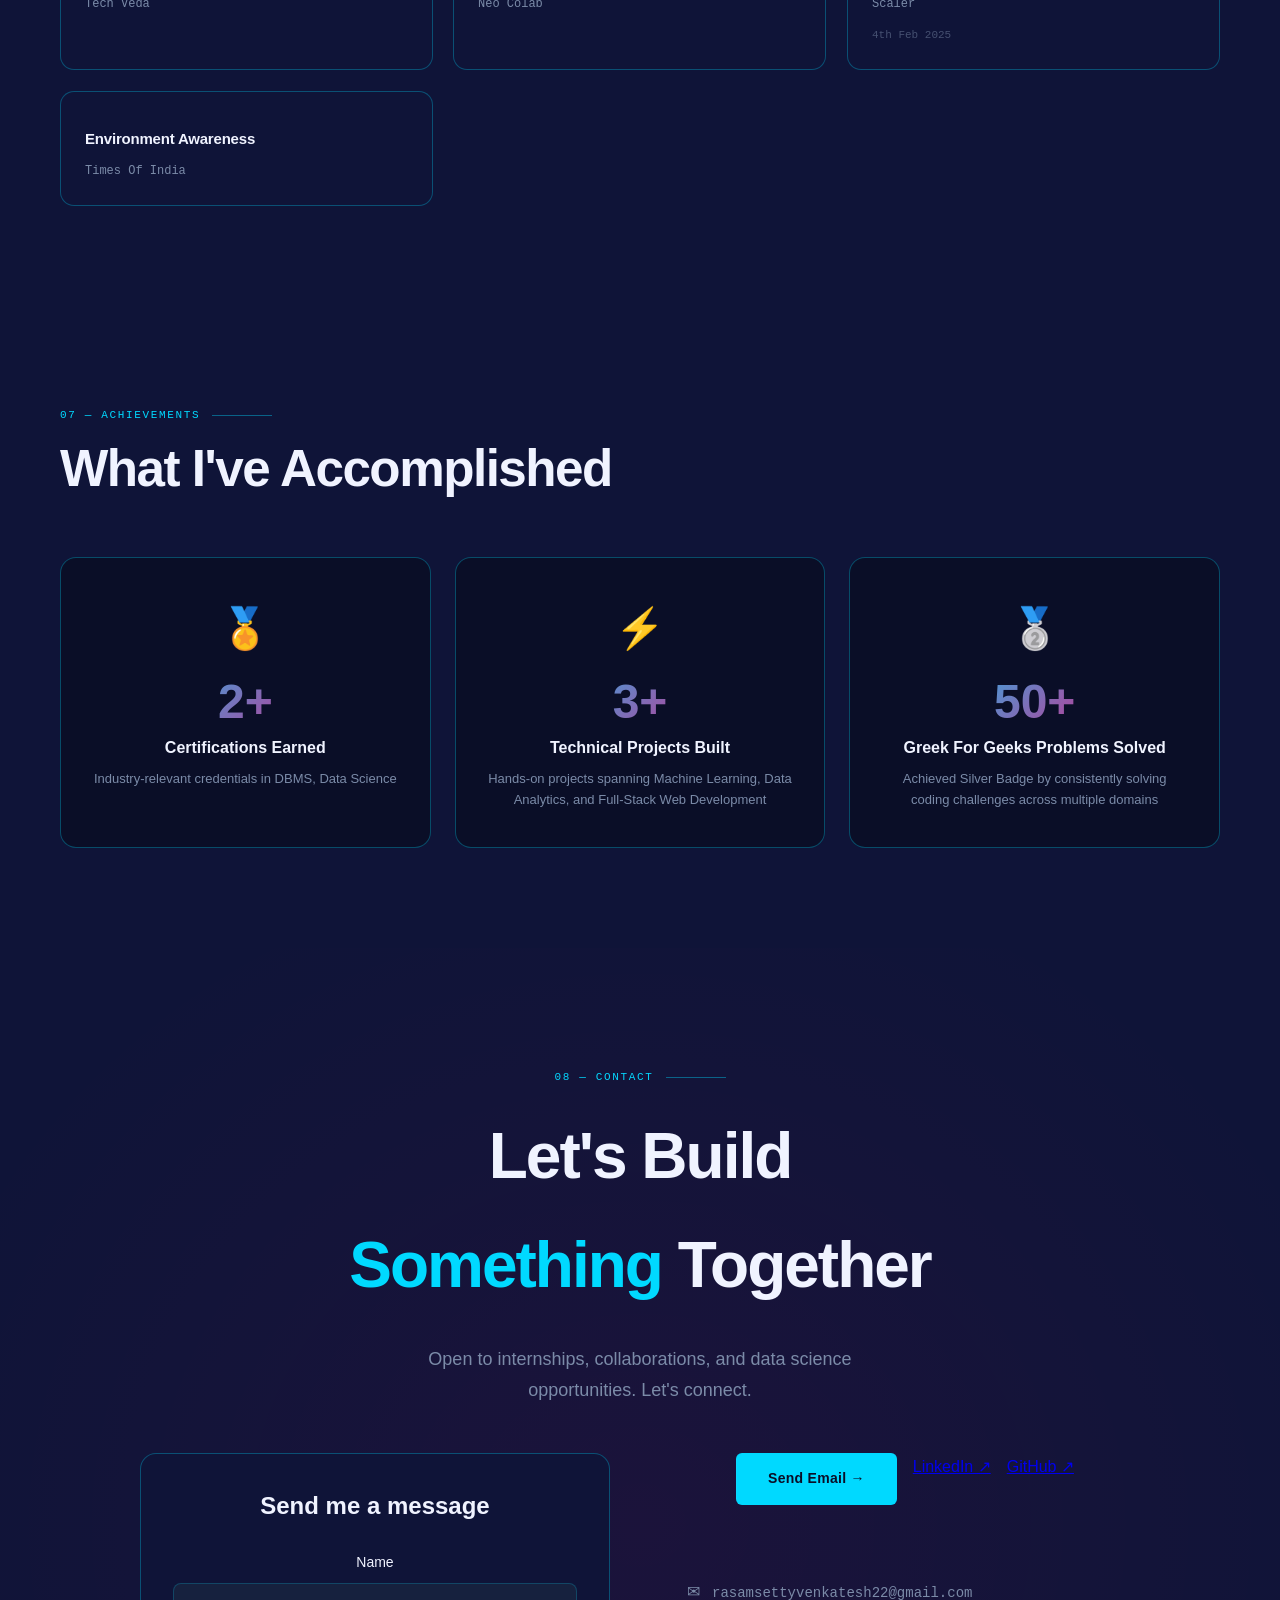
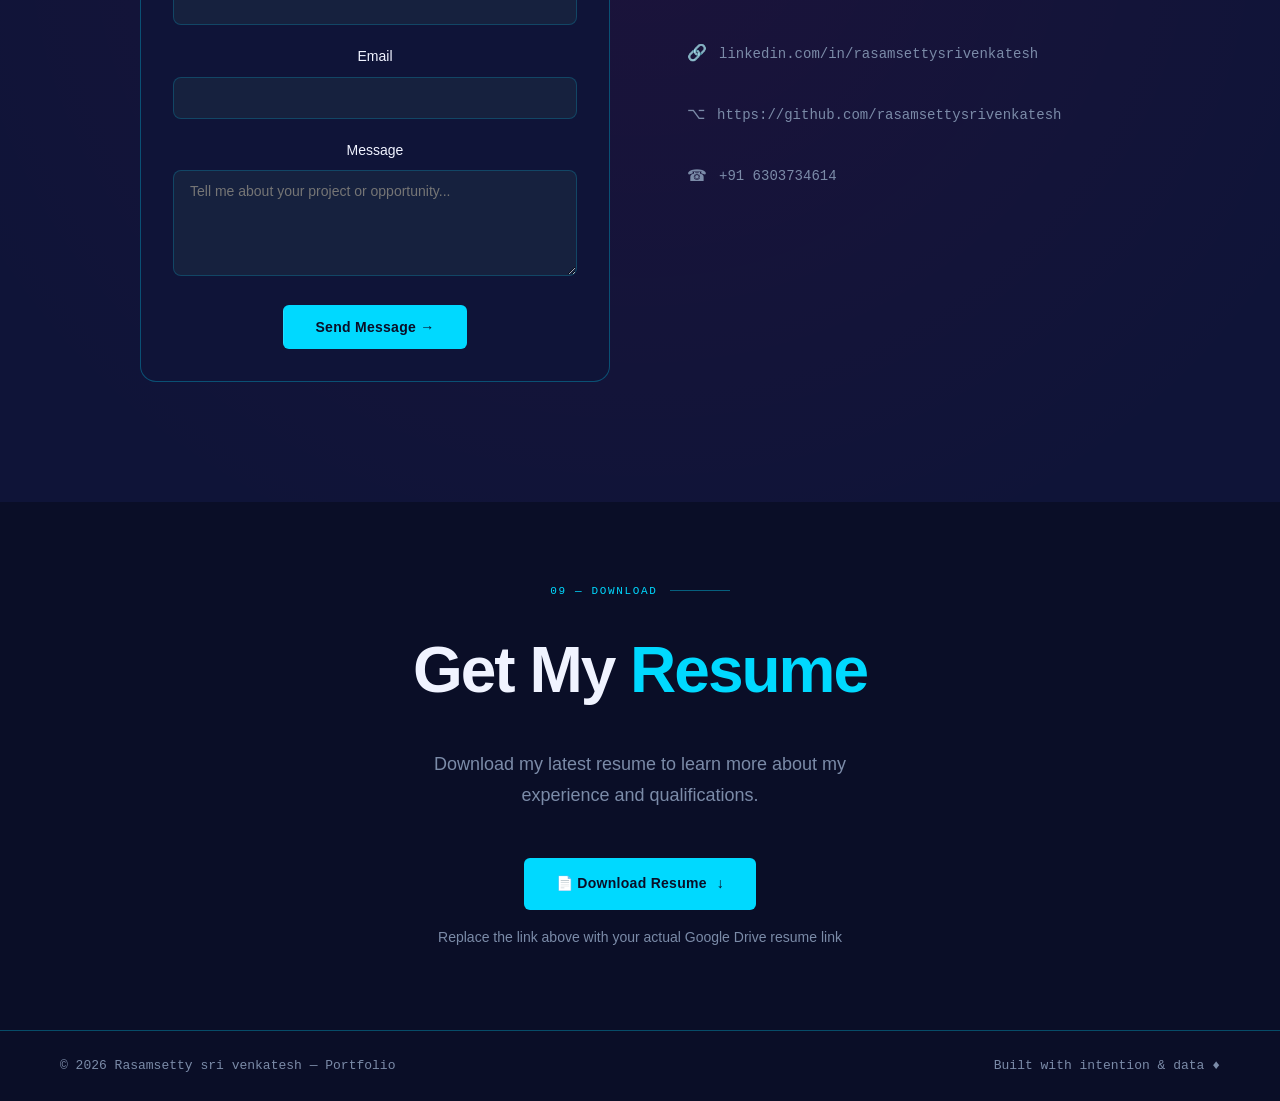
==== commit 70ee510b: "Update index.html" ====
--- a/index.html
+++ b/index.html
@@ -476,7 +476,7 @@
   <span>Built with intention &amp; data ♦</span>
 </footer>
 
-<script src="./venky portifolio_files/script.js.download"></script>
+<script src="download"></script>
 
 
 <div class="particle" style="left: 10.2772%; top: 35.6977%; width: 2.34825px; height: 2.34825px; animation-duration: 25.1605s; animation-delay: 1.40154s; transform: translateY(-3722px);"></div><div class="particle" style="left: 54.0483%; top: 58.8758%; width: 3.97584px; height: 3.97584px; animation-duration: 29.6246s; animation-delay: 3.27146s; transform: translateY(3722px);"></div><div class="particle" style="left: 35.8405%; top: 87.6102%; width: 2.5974px; height: 2.5974px; animation-duration: 32.2146s; animation-delay: 4.02636s; transform: translateY(-3722px);"></div><div class="particle" style="left: 91.2181%; top: 88.1049%; width: 3.91631px; height: 3.91631px; animation-duration: 32.8578s; animation-delay: 1.8883s; transform: translateY(3722px);"></div><div class="particle" style="left: 26.2762%; top: 51.6249%; width: 3.38602px; height: 3.38602px; animation-duration: 21.5225s; animation-delay: 3.80087s; transform: translateY(-3722px);"></div><div class="particle" style="left: 43.1662%; top: 62.7186%; width: 2.31923px; height: 2.31923px; animation-duration: 20.7579s; animation-delay: 1.85707s; transform: translateY(3722px);"></div><div class="particle" style="left: 41.5573%; top: 26.8191%; width: 3.45014px; height: 3.45014px; animation-duration: 22.1645s; animation-delay: 0.572949s; transform: translateY(-3722px);"></div><div class="particle" style="left: 28.5223%; top: 75.3369%; width: 1.80172px; height: 1.80172px; animation-duration: 27.2886s; animation-delay: 3.92888s; transform: translateY(3722px);"></div><div class="particle" style="left: 1.95047%; top: 28.9313%; width: 1.65021px; height: 1.65021px; animation-duration: 17.1707s; animation-delay: 4.11815s; transform: translateY(-3722px);"></div><div class="particle" style="left: 7.80844%; top: 53.1649%; width: 3.31669px; height: 3.31669px; animation-duration: 23.3598s; animation-delay: 0.819452s; transform: translateY(3722px);"></div><div class="particle" style="left: 35.4246%; top: 39.1696%; width: 1.44954px; height: 1.44954px; animation-duration: 31.2902s; animation-delay: 4.17969s; transform: translateY(-3722px);"></div><div class="particle" style="left: 67.7363%; top: 81.9673%; width: 1.01062px; height: 1.01062px; animation-duration: 33.5564s; animation-delay: 2.21483s; transform: translateY(3722px);"></div><div class="particle" style="left: 11.0942%; top: 98.8404%; width: 2.86344px; height: 2.86344px; animation-duration: 19.6457s; animation-delay: 1.2168s; transform: translateY(-3722px);"></div><div class="particle" style="left: 11.2009%; top: 3.53937%; width: 1.83231px; height: 1.83231px; animation-duration: 23.5084s; animation-delay: 1.52554s; transform: translateY(3722px);"></div><div class="particle" style="left: 19.9606%; top: 1.88912%; width: 2.82406px; height: 2.82406px; animation-duration: 26.4944s; animation-delay: 2.18126s; transform: translateY(-3722px);"></div><div class="particle" style="left: 72.2881%; top: 73.7448%; width: 2.99792px; height: 2.99792px; animation-duration: 28.3789s; animation-delay: 2.83494s; transform: translateY(3722px);"></div><div class="particle" style="left: 98.8116%; top: 50.2412%; width: 2.33557px; height: 2.33557px; animation-duration: 33.2986s; animation-delay: 1.34989s; transform: translateY(-3722px);"></div><div class="particle" style="left: 19.5467%; top: 26.1581%; width: 1.6621px; height: 1.6621px; animation-duration: 26.1437s; animation-delay: 2.25555s; transform: translateY(3722px);"></div><div class="particle" style="left: 94.124%; top: 30.0052%; width: 2.88214px; height: 2.88214px; animation-duration: 15.2487s; animation-delay: 2.46827s; transform: translateY(-3722px);"></div><div class="particle" style="left: 68.5354%; top: 94.9045%; width: 3.01366px; height: 3.01366px; animation-duration: 32.107s; animation-delay: 4.02836s; transform: translateY(3722px);"></div><div class="particle" style="left: 39.1197%; top: 11.1874%; width: 1.21571px; height: 1.21571px; animation-duration: 31.1475s; animation-delay: 1.5489s; transform: translateY(-3722px);"></div><div class="particle" style="left: 67.7127%; top: 64.1929%; width: 1.89304px; height: 1.89304px; animation-duration: 20.1238s; animation-delay: 1.81926s; transform: translateY(3722px);"></div><div class="particle" style="left: 35.1695%; top: 45.7087%; width: 3.56344px; height: 3.56344px; animation-duration: 28.5189s; animation-delay: 0.931401s; transform: translateY(-3722px);"></div><div class="particle" style="left: 75.2619%; top: 65.4729%; width: 1.21623px; height: 1.21623px; animation-duration: 22.303s; animation-delay: 4.38774s; transform: translateY(3722px);"></div><div class="particle" style="left: 55.7757%; top: 50.3465%; width: 2.76834px; height: 2.76834px; animation-duration: 21.5946s; animation-delay: 3.88304s; transform: translateY(-3722px);"></div><div class="particle" style="left: 10.0068%; top: 18.3438%; width: 3.65914px; height: 3.65914px; animation-duration: 22.8078s; animation-delay: 4.10785s; transform: translateY(3722px);"></div><div class="particle" style="left: 24.4141%; top: 27.3372%; width: 3.29349px; height: 3.29349px; animation-duration: 34.2444s; animation-delay: 1.70339s; transform: translateY(-3722px);"></div><div class="particle" style="left: 79.566%; top: 53.2862%; width: 1.38301px; height: 1.38301px; animation-duration: 26.7556s; animation-delay: 3.01481s; transform: translateY(3722px);"></div><div class="particle" style="left: 74.6901%; top: 8.52896%; width: 3.06037px; height: 3.06037px; animation-duration: 21.3448s; animation-delay: 1.99106s; transform: translateY(-3722px);"></div><div class="particle" style="left: 81.806%; top: 14.4056%; width: 2.19872px; height: 2.19872px; animation-duration: 33.6585s; animation-delay: 1.64951s; transform: translateY(3722px);"></div><div class="particle" style="left: 60.6793%; top: 15.708%; width: 2.43911px; height: 2.43911px; animation-duration: 15.8388s; animation-delay: 1.60001s; transform: translateY(-3722px);"></div><div class="particle" style="left: 87.3676%; top: 51.7555%; width: 2.67857px; height: 2.67857px; animation-duration: 17.8844s; animation-delay: 1.99307s; transform: translateY(3722px);"></div><div class="particle" style="left: 10.9667%; top: 28.8479%; width: 1.68726px; height: 1.68726px; animation-duration: 20.1882s; animation-delay: 0.900802s; transform: translateY(-3722px);"></div><div class="particle" style="left: 16.9063%; top: 47.889%; width: 3.85332px; height: 3.85332px; animation-duration: 23.2099s; animation-delay: 0.236493s; transform: translateY(3722px);"></div><div class="particle" style="left: 94.3246%; top: 24.2227%; width: 1.76772px; height: 1.76772px; animation-duration: 30.9132s; animation-delay: 2.96204s; transform: translateY(-3722px);"></div><div class="particle" style="left: 89.6778%; top: 83.8013%; width: 2.04367px; height: 2.04367px; animation-duration: 30.0104s; animation-delay: 1.58886s; transform: translateY(3722px);"></div><div class="particle" style="left: 46.3538%; top: 34.391%; width: 1.29023px; height: 1.29023px; animation-duration: 24.9693s; animation-delay: 1.54374s; transform: translateY(-3722px);"></div><div class="particle" style="left: 38.0895%; top: 49.6497%; width: 1.5882px; height: 1.5882px; animation-duration: 23.0661s; animation-delay: 0.146508s; transform: translateY(3722px);"></div><div class="particle" style="left: 26.7255%; top: 39.971%; width: 2.18822px; height: 2.18822px; animation-duration: 23.5726s; animation-delay: 0.992382s; transform: translateY(-3722px);"></div><div class="particle" style="left: 20.2516%; top: 53.836%; width: 1.14325px; height: 1.14325px; animation-duration: 19.0244s; animation-delay: 4.65304s; transform: translateY(3722px);"></div><div class="particle" style="left: 83.4617%; top: 99.3429%; width: 2.99107px; height: 2.99107px; animation-duration: 31.0837s; animation-delay: 2.41944s; transform: translateY(-3722px);"></div><div class="particle" style="left: 47.9688%; top: 79.636%; width: 3.82597px; height: 3.82597px; animation-duration: 21.7468s; animation-delay: 2.74153s; transform: translateY(3722px);"></div><div class="particle" style="left: 79.1037%; top: 68.1487%; width: 1.54046px; height: 1.54046px; animation-duration: 27.8684s; animation-delay: 2.95608s; transform: translateY(-3722px);"></div><div class="particle" style="left: 49.3121%; top: 63.4931%; width: 3.62469px; height: 3.62469px; animation-duration: 15.3956s; animation-delay: 3.96343s; transform: translateY(3722px);"></div><div class="particle" style="left: 46.9843%; top: 36.3924%; width: 2.82326px; height: 2.82326px; animation-duration: 16.4837s; animation-delay: 0.537252s; transform: translateY(-3722px);"></div><div class="particle" style="left: 67.6528%; top: 17.7647%; width: 1.6245px; height: 1.6245px; animation-duration: 25.6325s; animation-delay: 2.88526s; transform: translateY(3722px);"></div><div class="particle" style="left: 53.4755%; top: 42.3009%; width: 3.81809px; height: 3.81809px; animation-duration: 31.197s; animation-delay: 4.48327s; transform: translateY(-3722px);"></div><div class="particle" style="left: 6.98611%; top: 2.39484%; width: 1.9772px; height: 1.9772px; animation-duration: 29.8017s; animation-delay: 2.50409s; transform: translateY(3722px);"></div><div class="particle" style="left: 37.317%; top: 57.5015%; width: 3.16843px; height: 3.16843px; animation-duration: 34.1583s; animation-delay: 0.181229s; transform: translateY(-3722px);"></div><div class="particle" style="left: 95.8366%; top: 16.1905%; width: 2.45145px; height: 2.45145px; animation-duration: 25.7265s; animation-delay: 0.503131s; transform: translateY(3722px);"></div></body></html>
--- a/styles.css
+++ b/styles.css
@@ -0,0 +1,1389 @@
+  :root {
+    --bg: #0A0E27;
+    --surface: #0F1438;
+    --surface2: #16213E;
+    --light-section: #1A1A2E;
+    --accent: #00D9FF;
+    --accent2: #FF006E;
+    --purple: #00FF41;
+    --cyan: #00D9FF;
+    --yellow: #FFD60A;
+    --red: #FF006E;
+    --gold: #FFD60A;
+    --text: #F0F3FF;
+    --muted: #7B8BA8;
+    --dark-text: #0A0E27;
+    --border: rgba(0,217,255,0.3);
+    --glow: 0 0 20px rgba(0,217,255,0.4);
+    --purple-glow: 0 0 30px rgba(0,255,65,0.3);
+    --pink-glow: 0 0 30px rgba(255,0,110,0.3);
+  }
+
+  *, *::before, *::after { box-sizing: border-box; margin: 0; padding: 0; }
+
+  html { scroll-behavior: smooth; }
+
+  body {
+    background: var(--bg);
+    color: var(--text);
+    font-family: 'Roboto', sans-serif;
+    font-size: 16px;
+    line-height: 1.7;
+    overflow-x: hidden;
+  }
+
+  /* ─── NOISE OVERLAY ─── */
+  body::before {
+    content: '';
+    position: fixed;
+    inset: 0;
+    background-image: url("data:image/svg+xml,%3Csvg viewBox='0 0 256 256' xmlns='http://www.w3.org/2000/svg'%3E%3Cfilter id='n'%3E%3CfeTurbulence type='fractalNoise' baseFrequency='0.9' numOctaves='4' stitchTiles='stitch'/%3E%3C/filter%3E%3Crect width='100%25' height='100%25' filter='url(%23n)' opacity='0.03'/%3E%3C/svg%3E");
+    pointer-events: none;
+    z-index: 9999;
+    opacity: 0.4;
+  }
+
+  /* ─── SCROLLBAR ─── */
+  ::-webkit-scrollbar { width: 4px; }
+  ::-webkit-scrollbar-track { background: var(--bg); }
+  ::-webkit-scrollbar-thumb { background: var(--accent); border-radius: 2px; }
+
+  /* ─── BACKGROUND PARTICLES ─── */
+  .particle {
+    position: fixed;
+    background: var(--cyan);
+    border-radius: 50%;
+    opacity: 0.3;
+    pointer-events: none;
+    z-index: 0;
+    animation: float-particle linear infinite;
+  }
+
+  @keyframes float-particle {
+    0% {
+      transform: translateY(100vh) translateX(0) rotateZ(0deg);
+      opacity: 0.3;
+    }
+    50% {
+      opacity: 0.5;
+    }
+    100% {
+      transform: translateY(-100vh) translateX(100px) rotateZ(360deg);
+      opacity: 0;
+    }
+  }
+
+  /* ─── RIPPLE EFFECT ─── */
+  .ripple {
+    position: absolute;
+    border-radius: 50%;
+    background: rgba(255, 255, 255, 0.6);
+    transform: scale(0);
+    animation: ripple-animation 0.6s ease-out;
+    pointer-events: none;
+  }
+
+  @keyframes ripple-animation {
+    to {
+      transform: scale(4);
+      opacity: 0;
+    }
+  }
+
+  /* ─── ENHANCED GLOW ─── */
+  .project-card.glow-active {
+    box-shadow: 0 0 40px rgba(0, 217, 255, 0.5), 0 0 60px rgba(255, 0, 110, 0.3), 0 20px 60px rgba(0, 217, 255, 0.2);
+  }
+
+  /* ─── BUTTON PULSE ─── */
+  @keyframes button-pulse {
+    0%, 100% { box-shadow: 0 0 0 0 rgba(0, 217, 255, 0.4); }
+    50% { box-shadow: 0 0 0 10px rgba(0, 217, 255, 0); }
+  }
+
+  .btn-primary:not(:hover) {
+    animation: button-pulse 2s infinite;
+  }
+
+  /* ─── NEON FLICKER ─── */
+  @keyframes neon-flicker {
+    0%, 19%, 21%, 23%, 25%, 54%, 56%, 100% {
+      text-shadow: 0 0 10px rgba(0, 217, 255, 0.7), 0 0 20px rgba(0, 217, 255, 0.4);
+    }
+    20%, 24%, 55% {
+      text-shadow: 0 0 5px rgba(0, 217, 255, 0.3), 0 0 10px rgba(0, 217, 255, 0.1);
+    }
+  }
+
+  .hero-name {
+    animation: neon-flicker 6s infinite;
+  }
+
+  /* ─── GRADIENT ANIMATION ─── */
+  @keyframes gradient-shift {
+    0%, 100% { background-position: 0% 50%; }
+    50% { background-position: 100% 50%; }
+  }
+
+  .hero-name .accent-word {
+    background-size: 200% 200% !important;
+    animation: gradient-shift 4s ease infinite;
+  }
+
+  /* ─── FLOATING ANIMATION ─── */
+  @keyframes float-up {
+    0% { transform: translateY(0px); }
+    50% { transform: translateY(-10px); }
+    100% { transform: translateY(0px); }
+  }
+
+  .stat-item {
+    animation: float-up 3s ease-in-out infinite;
+  }
+
+  /* ─── CARD ENTRANCE ─── */
+  @keyframes card-entrance {
+    from {
+      opacity: 0;
+      transform: translateY(20px) scale(0.95);
+    }
+    to {
+      opacity: 1;
+      transform: translateY(0) scale(1);
+    }
+  }
+
+  .project-card, .skill-category, .edu-card, .cert-card {
+    animation: card-entrance 0.6s ease-out both;
+  }
+
+  /* ─── STAGGERED ANIMATION ─── */
+  .project-card:nth-child(1) { animation-delay: 0.1s; }
+  .project-card:nth-child(2) { animation-delay: 0.2s; }
+  .project-card:nth-child(3) { animation-delay: 0.3s; }
+  .project-card:nth-child(4) { animation-delay: 0.4s; }
+
+  .skill-category:nth-child(1) { animation-delay: 0.1s; }
+  .skill-category:nth-child(2) { animation-delay: 0.2s; }
+  .skill-category:nth-child(3) { animation-delay: 0.3s; }
+
+  /* ─── HOVER SCALE + LIFT ─── */
+  .project-card {
+    transition: all 0.3s cubic-bezier(0.34, 1.56, 0.64, 1);
+  }
+
+  .project-card:hover {
+    transform: translateY(-12px) scale(1.02);
+  }
+
+  .skill-category:hover {
+    animation: none;
+    transform: translateY(-8px) scale(1.02);
+  }
+
+  /* ─── SKILL TAG ENHANCEMENT ─── */
+  .skill-tag {
+    position: relative;
+    overflow: hidden;
+    transition: all 0.3s ease;
+  }
+
+  .skill-tag::before {
+    content: '';
+    position: absolute;
+    top: 0;
+    left: -100%;
+    width: 100%;
+    height: 100%;
+    background: rgba(255, 255, 255, 0.2);
+    transition: left 0.5s ease;
+  }
+
+  .skill-tag:hover::before {
+    left: 100%;
+  }
+
+  /* ─── SECTION REVEAL ─── */
+  .reveal {
+    opacity: 0;
+    transform: translateY(30px);
+  }
+
+  .reveal.visible {
+    opacity: 1;
+    transform: translateY(0);
+    transition: opacity 0.6s ease, transform 0.6s ease;
+  }
+
+  /* ─── NAV ─── */
+  nav {
+    position: fixed;
+    top: 0; left: 0; right: 0;
+    z-index: 100;
+    padding: 20px 60px;
+    display: flex;
+    align-items: center;
+    justify-content: space-between;
+    background: rgba(10,14,39,0.95);
+    backdrop-filter: blur(20px);
+    border-bottom: 1px solid var(--border);
+  }
+
+  .nav-logo {
+    font-family: 'Roboto', sans-serif;
+    font-weight: 800;
+    font-size: 22px;
+    background: linear-gradient(135deg, var(--accent) 0%, var(--red) 100%);
+    -webkit-background-clip: text;
+    -webkit-text-fill-color: transparent;
+    background-clip: text;
+    letter-spacing: -0.5px;
+  }
+
+  .nav-links { display: flex; gap: 36px; list-style: none; }
+  .nav-links a {
+    font-size: 13px;
+    font-weight: 500;
+    color: var(--muted);
+    text-decoration: none;
+    letter-spacing: 0.08em;
+    text-transform: uppercase;
+    transition: color 0.25s;
+    position: relative;
+  }
+  .nav-links a::after {
+    content: '';
+    position: absolute;
+    bottom: -4px; left: 0;
+    width: 0; height: 2px;
+    background: linear-gradient(90deg, var(--accent), var(--red));
+    transition: width 0.3s;
+    box-shadow: 0 0 10px rgba(0, 217, 255, 0.5);
+  }
+  .nav-links a:hover { color: var(--accent); }
+  .nav-links a:hover::after { width: 100%; }
+
+  .nav-lamp {
+    position: relative;
+    margin-left: 20px;
+    cursor: pointer;
+  }
+
+  .lamp-icon {
+    font-size: 20px;
+    color: var(--accent);
+    transition: all 0.3s;
+    display: block;
+    padding: 8px;
+    border-radius: 8px;
+    background: rgba(255,0,110,0.08);
+    border: 1px solid rgba(255,0,110,0.3);
+  }
+
+  .lamp-icon:hover {
+    background: rgba(255,0,110,0.2);
+    transform: scale(1.1);
+    box-shadow: 0 0 15px rgba(255,0,110,0.5);
+  }
+
+  .lamp-dropdown {
+    position: absolute;
+    top: 100%;
+    right: 0;
+    background: var(--surface);
+    border: 1px solid var(--border);
+    border-radius: 12px;
+    padding: 8px 0;
+    min-width: 180px;
+    opacity: 0;
+    visibility: hidden;
+    transform: translateY(-10px);
+    transition: all 0.3s;
+    box-shadow: 0 10px 30px rgba(0,217,255,0.2);
+    backdrop-filter: blur(20px);
+  }
+
+  .lamp-dropdown.active {
+    opacity: 1;
+    visibility: visible;
+    transform: translateY(0);
+  }
+
+  .dropdown-item {
+    display: block;
+    padding: 12px 20px;
+    color: var(--text);
+    text-decoration: none;
+    font-size: 14px;
+    font-family: 'Roboto', sans-serif;
+    transition: all 0.2s;
+    border-bottom: 1px solid rgba(124,58,237,0.1);
+  }
+
+  .dropdown-item:last-child {
+    border-bottom: none;
+  }
+
+  .dropdown-item:hover {
+    background: rgba(255,0,110,0.1);
+    color: var(--accent);
+    padding-left: 25px;
+  }
+
+  /* ─── HERO ─── */
+  #hero {
+    min-height: 100vh;
+    display: flex;
+    align-items: center;
+    padding: 120px 60px 80px;
+    position: relative;
+    overflow: hidden;
+  }
+
+  .hero-grid-bg {
+    position: absolute;
+    inset: 0;
+    background-image:
+      linear-gradient(rgba(0,217,255,0.08) 1px, transparent 1px),
+      linear-gradient(90deg, rgba(0,217,255,0.08) 1px, transparent 1px);
+    background-size: 60px 60px;
+    mask-image: radial-gradient(ellipse 80% 80% at 50% 50%, black 30%, transparent 100%);
+  }
+
+  .hero-orb {
+    position: absolute;
+    border-radius: 50%;
+    filter: blur(80px);
+    pointer-events: none;
+  }
+  .orb1 {
+    width: 600px; height: 600px;
+    background: radial-gradient(circle, rgba(0,217,255,0.1) 0%, transparent 70%);
+    top: -200px; right: -100px;
+    animation: float1 8s ease-in-out infinite;
+  }
+  .orb2 {
+    width: 400px; height: 400px;
+    background: radial-gradient(circle, rgba(255,0,110,0.1) 0%, transparent 70%);
+    bottom: 0; left: 200px;
+    animation: float2 10s ease-in-out infinite;
+  }
+
+  @keyframes float1 { 0%,100%{transform:translate(0,0)} 50%{transform:translate(-30px,30px)} }
+  @keyframes float2 { 0%,100%{transform:translate(0,0)} 50%{transform:translate(20px,-20px)} }
+
+  .hero-content {
+    position: relative;
+    z-index: 2;
+    max-width: 800px;
+    width: 100%;
+    margin: 0 auto;
+    display: flex;
+    align-items: center;
+    justify-content: center;
+    gap: 36px;
+    flex-wrap: wrap;
+    text-align: center;
+  }
+
+  .hero-text {
+    flex: 1 1 100%;
+    min-width: 280px;
+    text-align: center;
+  }
+
+  .hero-badge {
+    display: inline-flex;
+    align-items: center;
+    gap: 8px;
+    padding: 8px 20px;
+    border: 1px solid var(--border);
+    border-radius: 100px;
+    background: rgba(124,58,237,0.1);
+    font-size: 13px;
+    font-family: 'JetBrains Mono', monospace;
+    color: var(--accent);
+    letter-spacing: 0.08em;
+    margin-bottom: 32px;
+    animation: fadeUp 0.8s 0.2s ease both;
+  }
+  .hero-badge::before {
+    content: '';
+    width: 6px; height: 6px;
+    border-radius: 50%;
+    background: var(--accent);
+    animation: pulse 2s infinite;
+  }
+  @keyframes pulse { 0%,100%{opacity:1} 50%{opacity:0.3} }
+
+  .hero-name {
+    font-family: 'Roboto', sans-serif;
+    font-size: clamp(48px, 8vw, 120px);
+    font-weight: 900;
+    line-height: 1;
+    letter-spacing: -4px;
+    margin-bottom: 20px;
+    animation: fadeUp 0.8s ease both;
+    background: linear-gradient(135deg, var(--text) 0%, var(--accent) 50%, var(--accent2) 100%);
+    -webkit-background-clip: text;
+    -webkit-text-fill-color: transparent;
+    background-clip: text;
+    text-align: center;
+  }
+
+  .hero-name .accent-word {
+    background: linear-gradient(135deg, var(--accent) 0%, var(--red) 40%, var(--purple) 100%);
+    -webkit-background-clip: text;
+    -webkit-text-fill-color: transparent;
+    background-clip: text;
+  }
+
+  .hero-title {
+    font-size: clamp(24px, 3vw, 36px);
+    font-weight: 400;
+    color: var(--muted);
+    margin-bottom: 28px;
+    animation: fadeUp 0.8s 0.4s ease both;
+  }
+  .hero-title span { color: var(--gold); font-weight: 500; }
+
+  .hero-desc {
+    font-size: 17px;
+    color: var(--muted);
+    max-width: 600px;
+    line-height: 1.8;
+    margin-bottom: 48px;
+    animation: fadeUp 0.8s 0.6s ease both;
+  }
+
+  .hero-cta {
+    display: flex;
+    gap: 16px;
+    flex-wrap: wrap;
+    margin-bottom: 56px;
+    animation: fadeUp 0.8s 0.8s ease both;
+  }
+
+  .btn-primary {
+    display: inline-flex;
+    align-items: center;
+    gap: 10px;
+    padding: 14px 32px;
+    background: var(--accent);
+    color: var(--bg);
+    font-family: 'Roboto', sans-serif;
+    font-weight: 600;
+    font-size: 14px;
+    border: none;
+    border-radius: 6px;
+    cursor: pointer;
+    text-decoration: none;
+    letter-spacing: 0.02em;
+    transition: all 0.25s;
+    position: relative;
+    overflow: hidden;
+  }
+  .btn-primary::before {
+    content: '';
+    position: absolute;
+    inset: 0;
+    background: rgba(255,255,255,0.15);
+    transform: translateX(-100%);
+    transition: transform 0.3s;
+  }
+  .btn-primary:hover::before { transform: translateX(0); }
+  .btn-primary:hover { 
+    box-shadow: 0 0 30px rgba(0,217,255,0.5), 0 4px 20px rgba(0,217,255,0.3), 0 0 60px rgba(255,0,110,0.3), inset 0 0 20px rgba(0,217,255,0.2); 
+    transform: translateY(-2px) scale(1.05);
+    filter: brightness(1.2);
+  }
+
+  .btn-purple::before {
+    content: '';
+    position: absolute;
+    inset: 0;
+    background: rgba(255,255,255,0.15);
+    transform: translateX(-100%);
+    transition: transform 0.3s;
+  }
+  .btn-purple:hover::before { transform: translateX(0); }
+  .btn-purple:hover { box-shadow: 0 0 30px rgba(0,217,255,0.5), 0 4px 20px rgba(255,0,110,0.4); transform: translateY(-1px); }
+
+  .hero-stats {
+    display: flex;
+    gap: 48px;
+    padding-top: 40px;
+    border-top: 1px solid var(--border);
+    animation: fadeUp 0.8s 1.0s ease both;
+  }
+  .stat-num {
+    font-family: 'Roboto', sans-serif;
+    font-size: 36px;
+    font-weight: 700;
+    color: var(--accent);
+    line-height: 1;
+    transition: all 0.3s ease;
+    cursor: pointer;
+  }
+  
+  .stat-item:hover .stat-num {
+    text-shadow: 0 0 20px rgba(0, 217, 255, 0.8), 0 0 40px rgba(255, 0, 110, 0.5);
+    transform: scale(1.15);
+    color: var(--accent2);
+  }
+  .stat-label { font-size: 12px; color: var(--muted); letter-spacing: 0.06em; margin-top: 4px; }
+
+  @keyframes fadeUp {
+    from { opacity: 0; transform: translateY(24px); }
+    to { opacity: 1; transform: translateY(0); }
+  }
+
+  /* ─── SECTIONS ─── */
+  section {
+    padding: 100px 60px;
+    position: relative;
+  }
+
+  .section-label {
+    display: flex;
+    align-items: center;
+    gap: 12px;
+    font-family: 'JetBrains Mono', monospace;
+    font-size: 11px;
+    color: var(--accent);
+    letter-spacing: 0.15em;
+    text-transform: uppercase;
+    margin-bottom: 16px;
+    transition: all 0.3s ease;
+  }
+  
+  .section-label:hover {
+    text-shadow: 0 0 15px rgba(0, 217, 255, 0.9);
+    letter-spacing: 0.25em;
+  }
+  
+  .section-label::after {
+    content: '';
+    flex: 1;
+    max-width: 60px;
+    height: 1px;
+    background: var(--accent);
+    opacity: 0.4;
+    transition: all 0.3s ease;
+  }
+  
+  .section-label:hover::after {
+    max-width: 100px;
+    opacity: 1;
+    box-shadow: 0 0 10px rgba(0, 217, 255, 0.6);
+  }
+
+  .section-title {
+    font-family: 'Roboto', sans-serif;
+    font-size: clamp(32px, 4vw, 52px);
+    font-weight: 700;
+    letter-spacing: -1.5px;
+    line-height: 1.1;
+    margin-bottom: 60px;
+  }
+
+  /* ─── ABOUT / GOAL ─── */
+  #about { background: var(--surface); color: var(--text); }
+
+  .about-grid {
+    display: grid;
+    grid-template-columns: 1fr 1fr;
+    gap: 80px;
+    align-items: start;
+  }
+
+  .about-text p {
+    color: var(--muted);
+    font-size: 17px;
+    line-height: 1.9;
+    margin-bottom: 20px;
+    transition: all 0.3s ease;
+    position: relative;
+  }
+  
+  .about-text p:hover {
+    color: var(--text);
+    text-shadow: 0 0 10px rgba(0, 217, 255, 0.3);
+    padding-left: 16px;
+    border-left: 3px solid var(--accent);
+  }
+
+  .goal-card {
+    background: var(--surface);
+    border: 2px solid var(--accent);
+    border-radius: 16px;
+    padding: 40px;
+    position: relative;
+    overflow: hidden;
+    box-shadow: 0 0 20px rgba(0,217,255,0.2);
+    transition: all 0.3s ease;
+    cursor: pointer;
+  }
+  
+  .goal-card:hover {
+    border-color: var(--accent2);
+    box-shadow: 0 0 30px rgba(0,217,255,0.5), 0 0 60px rgba(255,0,110,0.3), inset 0 0 30px rgba(0,217,255,0.1);
+    transform: translateY(-8px);
+  }
+  .goal-card::before {
+    content: '';
+    position: absolute;
+    top: 0; left: 0; right: 0;
+    height: 2px;
+    background: linear-gradient(90deg, var(--accent), var(--accent2));
+  }
+  .goal-card .quote-mark {
+    font-family: 'Roboto', sans-serif;
+    font-size: 80px;
+    color: var(--accent);
+    opacity: 0.15;
+    line-height: 0.7;
+    margin-bottom: 16px;
+  }
+  .goal-card blockquote {
+    font-family: 'Roboto', sans-serif;
+    font-size: 22px;
+    font-weight: 600;
+    color: var(--text);
+    line-height: 1.5;
+    letter-spacing: -0.5px;
+    transition: all 0.3s ease;
+  }
+  
+  .goal-card:hover blockquote {
+    color: var(--accent);
+    text-shadow: 0 0 15px rgba(0, 217, 255, 0.5);
+  }
+  .goal-card blockquote em {
+    color: var(--accent);
+    font-style: normal;
+  }
+  .goal-card .goal-sub {
+    margin-top: 20px;
+    font-size: 14px;
+    color: var(--muted);
+    line-height: 1.7;
+  }
+
+  .contact-links {
+    display: flex;
+    flex-direction: column;
+    gap: 12px;
+    margin-top: 32px;
+  }
+  .contact-link {
+    display: flex;
+    align-items: center;
+    gap: 12px;
+    color: var(--muted);
+    text-decoration: none;
+    font-size: 14px;
+    font-family: 'JetBrains Mono', monospace;
+    transition: all 0.3s ease;
+    padding: 10px 16px;
+    border: 1px solid transparent;
+    border-radius: 8px;
+    cursor: pointer;
+  }
+  
+  .contact-link:hover {
+    color: var(--accent);
+    border-color: var(--accent);
+    box-shadow: 0 0 15px rgba(0, 217, 255, 0.4), inset 0 0 15px rgba(0, 217, 255, 0.1);
+    padding-left: 24px;
+    background: rgba(0, 217, 255, 0.05);
+  }
+
+  .contact-icon { font-size: 16px; }
+
+  /* ─── SKILLS ─── */
+  .skills-grid {
+    display: grid;
+    grid-template-columns: repeat(2, 1fr);
+    gap: 24px;
+  }
+
+  .skill-category {
+    background: var(--surface);
+    border: 1px solid var(--border);
+    border-radius: 16px;
+    padding: 32px;
+    transition: border-color 0.3s, transform 0.3s;
+  }
+  .skill-category:hover { border-color: rgba(124,58,237,0.3); transform: translateY(-4px); box-shadow: var(--glow); }
+  .skill-category:first-child { grid-column: span 2; }
+
+  .skill-cat-header {
+    display: flex;
+    align-items: center;
+    gap: 12px;
+    margin-bottom: 24px;
+  }
+  .skill-cat-icon {
+    width: 40px; height: 40px;
+    border-radius: 10px;
+    display: flex;
+    align-items: center;
+    justify-content: center;
+    font-size: 18px;
+    background: rgba(255,107,107,0.1);
+  }
+  .skill-cat-name {
+    font-family: 'Roboto', sans-serif;
+    font-size: 16px;
+    font-weight: 700;
+    letter-spacing: -0.3px;
+  }
+
+  .skill-tags {
+    display: flex;
+    flex-wrap: wrap;
+    gap: 10px;
+  }
+  .skill-tag {
+    padding: 6px 14px;
+    border-radius: 100px;
+    font-size: 13px;
+    font-family: 'JetBrains Mono', monospace;
+    background: rgba(255,107,107,0.07);
+    border: 1px solid rgba(255,107,107,0.15);
+    color: var(--accent);
+    transition: all 0.2s;
+  }
+  .skill-tag:hover { background: rgba(255,0,110,0.15); border-color: var(--red); }
+  .skill-tag.lang { color: var(--yellow); background: rgba(255,208,10,0.1); border-color: rgba(255,208,10,0.3); }
+  .skill-tag.tool { color: var(--accent); background: rgba(0,217,255,0.1); border-color: rgba(0,217,255,0.3); }
+  .skill-tag.soft { color: var(--purple); background: rgba(0,255,65,0.1); border-color: rgba(0,255,65,0.3); }
+
+  /* ─── PROJECTS ─── */
+  #projects { background: var(--surface); }
+
+  .projects-grid {
+    display: grid;
+    grid-template-columns: repeat(2, 1fr);
+    gap: 28px;
+  }
+
+  .project-card {
+    background: var(--bg);
+    border: 1px solid var(--border);
+    border-radius: 20px;
+    padding: 36px;
+    position: relative;
+    overflow: hidden;
+    transition: all 0.35s;
+    cursor: pointer;
+  }
+  .project-card::after {
+    content: '';
+    position: absolute;
+    inset: 0;
+    background: radial-gradient(circle at var(--mx, 50%) var(--my, 50%), rgba(59,130,246,0.06), transparent 60%);
+    opacity: 0;
+    transition: opacity 0.3s;
+    pointer-events: none;
+  }
+  .project-card:hover { border-color: rgba(0,217,255,0.5); transform: translateY(-6px); box-shadow: 0 20px 60px rgba(0,217,255,0.2), var(--glow), var(--pink-glow); }
+  .project-card:hover::after { opacity: 1; }
+
+  .project-number {
+    font-family: 'JetBrains Mono', monospace;
+    font-size: 11px;
+    color: var(--accent);
+    letter-spacing: 0.15em;
+    margin-bottom: 20px;
+    opacity: 0.6;
+  }
+
+  .project-title {
+    font-family: 'Roboto', sans-serif;
+    font-size: 22px;
+    font-weight: 700;
+    letter-spacing: -0.5px;
+    margin-bottom: 16px;
+    line-height: 1.3;
+  }
+
+  .project-desc {
+    color: var(--muted);
+    font-size: 14px;
+    line-height: 1.8;
+    margin-bottom: 24px;
+  }
+
+  .project-points {
+    list-style: none;
+    margin-bottom: 28px;
+  }
+  .project-points li {
+    font-size: 13px;
+    color: var(--muted);
+    padding: 6px 0;
+    padding-left: 18px;
+    position: relative;
+    border-bottom: 1px solid rgba(255,255,255,0.04);
+    line-height: 1.6;
+  }
+  .project-points li::before {
+    content: '▸';
+    position: absolute;
+    left: 0;
+    color: var(--accent);
+    font-size: 10px;
+    top: 8px;
+  }
+
+  .project-footer {
+    display: flex;
+    align-items: center;
+    justify-content: space-between;
+  }
+
+  .project-stack {
+    display: flex;
+    flex-wrap: wrap;
+    gap: 6px;
+  }
+  .stack-tag {
+    padding: 3px 10px;
+    border-radius: 4px;
+    font-size: 11px;
+    font-family: 'JetBrains Mono', monospace;
+    background: rgba(255,107,107,0.08);
+    color: var(--accent);
+    opacity: 0.8;
+  }
+
+  .project-link {
+    display: flex;
+    align-items: center;
+    gap: 6px;
+    color: var(--muted);
+    font-size: 12px;
+    text-decoration: none;
+    font-family: 'JetBrains Mono', monospace;
+    transition: color 0.2s;
+  }
+  .project-link:hover { color: var(--accent); }
+
+  .project-date {
+    font-family: 'JetBrains Mono', monospace;
+    font-size: 11px;
+    color: var(--muted);
+    opacity: 0.5;
+    margin-bottom: 8px;
+  }
+
+  /* ─── EXPERIENCE / INTERNSHIP ─── */
+  .timeline {
+    position: relative;
+    padding-left: 40px;
+  }
+  .timeline::before {
+    content: '';
+    position: absolute;
+    left: 0; top: 8px; bottom: 0;
+    width: 1px;
+    background: linear-gradient(to bottom, var(--accent), transparent);
+  }
+
+  .timeline-item {
+    position: relative;
+    margin-bottom: 56px;
+    transition: all 0.3s ease;
+    padding: 16px;
+    border-radius: 8px;
+  }
+  
+  .timeline-item:hover {
+    background: rgba(0, 217, 255, 0.05);
+    border-left: 2px solid var(--accent);
+    margin-left: -18px;
+    padding-left: 34px;
+  }
+  
+  .timeline-item::before {
+    content: '';
+    position: absolute;
+    left: -47px; top: 8px;
+    width: 14px; height: 14px;
+    border-radius: 50%;
+    background: var(--accent);
+    box-shadow: 0 0 20px var(--accent);
+    transition: all 0.3s ease;
+  }
+  
+  .timeline-item:hover::before {
+    width: 20px;
+    height: 20px;
+    left: -50px;
+    top: 4px;
+    box-shadow: 0 0 30px var(--accent), 0 0 60px rgba(255, 0, 110, 0.4);
+  }
+
+  .timeline-meta {
+    display: flex;
+    align-items: center;
+    gap: 16px;
+    margin-bottom: 12px;
+  }
+  .timeline-date {
+    font-family: 'JetBrains Mono', monospace;
+    font-size: 12px;
+    color: var(--accent);
+    letter-spacing: 0.05em;
+  }
+  .timeline-type {
+    font-size: 11px;
+    padding: 2px 10px;
+    border-radius: 100px;
+    background: rgba(0,255,65,0.1);
+    color: var(--purple);
+    border: 1px solid rgba(0,255,65,0.3);
+  }
+
+  @media (max-width: 960px) {
+    .hero-content {
+      flex-direction: column;
+      align-items: center;
+      gap: 28px;
+      padding-top: 18px;
+    }
+    .hero-text { width: 100%; }
+    .hero-name {
+      font-size: clamp(36px, 12vw, 80px);
+      margin-bottom: 16px;
+    }
+    .hero-badge {
+      font-size: 12px;
+      padding: 6px 16px;
+      margin-bottom: 24px;
+    }
+    .hero-stats {
+      flex-wrap: wrap;
+      gap: 22px;
+    }
+    .skills-grid, .projects-grid {
+      grid-template-columns: 1fr;
+    }
+  }
+
+
+  .timeline-title {
+    font-family: 'Roboto', sans-serif;
+    font-size: 24px;
+    font-weight: 700;
+    letter-spacing: -0.5px;
+    margin-bottom: 8px;
+  }
+
+  .timeline-org {
+    font-size: 14px;
+    color: var(--muted);
+    margin-bottom: 20px;
+  }
+
+  .timeline-points {
+    list-style: none;
+  }
+  .timeline-points li {
+    font-size: 15px;
+    color: var(--muted);
+    padding: 8px 0;
+    padding-left: 24px;
+    position: relative;
+    line-height: 1.7;
+  }
+  .timeline-points li::before {
+    content: '—';
+    position: absolute;
+    left: 0;
+    color: var(--accent);
+    opacity: 0.5;
+  }
+
+  /* ─── EDUCATION ─── */
+  #education { background: var(--surface); color: var(--text); }
+
+  .edu-grid {
+    display: grid;
+    grid-template-columns: repeat(3, 1fr);
+    gap: 24px;
+  }
+
+  .edu-card {
+    background: var(--bg);
+    border: 1px solid var(--border);
+    border-radius: 16px;
+    padding: 32px;
+    transition: all 0.3s;
+    position: relative;
+    overflow: hidden;
+  }
+  .edu-card::before {
+    content: '';
+    position: absolute;
+    bottom: 0; left: 0; right: 0;
+    height: 2px;
+    background: linear-gradient(90deg, var(--accent2), var(--accent));
+    transform: scaleX(0);
+    transition: transform 0.3s;
+  }
+  .edu-card:hover { 
+    border-color: rgba(0,217,255,0.4); 
+    transform: translateY(-6px) scale(1.02); 
+    box-shadow: 0 0 30px rgba(0,217,255,0.4), 0 0 60px rgba(255,0,110,0.2), inset 0 0 20px rgba(0,217,255,0.05);
+  }
+  .edu-card:hover::before { transform: scaleX(1); }
+
+  .edu-level {
+    font-family: 'JetBrains Mono', monospace;
+    font-size: 11px;
+    letter-spacing: 0.1em;
+    color: var(--accent);
+    margin-bottom: 16px;
+    opacity: 0.7;
+  }
+  .edu-degree {
+    font-family: 'Roboto', sans-serif;
+    font-size: 17px;
+    font-weight: 700;
+    margin-bottom: 8px;
+    line-height: 1.3;
+    letter-spacing: -0.3px;
+  }
+  .edu-school {
+    font-size: 14px;
+    color: var(--muted);
+    margin-bottom: 4px;
+  }
+  .edu-location {
+    font-size: 12px;
+    color: var(--muted);
+    opacity: 0.6;
+    margin-bottom: 20px;
+  }
+  .edu-score {
+    display: inline-flex;
+    align-items: center;
+    gap: 8px;
+    padding: 6px 14px;
+    border-radius: 6px;
+    background: rgba(34,197,94,0.08);
+    border: 1px solid rgba(34,197,94,0.2);
+    font-family: 'JetBrains Mono', monospace;
+    font-size: 14px;
+    color: var(--gold);
+    font-weight: 500;
+  }
+  .edu-date {
+    font-family: 'JetBrains Mono', monospace;
+    font-size: 11px;
+    color: var(--muted);
+    opacity: 0.5;
+    margin-top: 12px;
+  }
+
+  /* ─── CERTIFICATIONS ─── */
+  #certifications { background: var(--surface); color: var(--text); }
+
+  .cert-grid {
+    display: grid;
+    grid-template-columns: repeat(3, 1fr);
+    gap: 20px;
+  }
+
+  .cert-card {
+    background: var(--surface);
+    border: 1px solid var(--border);
+    border-radius: 14px;
+    padding: 24px;
+    transition: all 0.3s;
+    display: flex;
+    flex-direction: column;
+    gap: 12px;
+  }
+  .cert-card:hover { 
+    border-color: rgba(0,217,255,0.4); 
+    transform: translateY(-6px) scale(1.02); 
+    box-shadow: 0 0 30px rgba(0,217,255,0.4), 0 0 60px rgba(255,0,110,0.2), inset 0 0 20px rgba(0,217,255,0.05);
+  }
+
+  .cert-icon {
+    font-size: 24px;
+  }
+  .cert-name {
+    font-family: 'Roboto', sans-serif;
+    font-size: 15px;
+    font-weight: 600;
+    letter-spacing: -0.2px;
+    line-height: 1.4;
+  }
+  .cert-issuer {
+    font-size: 12px;
+    color: var(--muted);
+    font-family: 'JetBrains Mono', monospace;
+  }
+  .cert-date {
+    font-size: 11px;
+    color: var(--muted);
+    opacity: 0.5;
+    font-family: 'JetBrains Mono', monospace;
+  }
+
+  /* ─── ACHIEVEMENTS ─── */
+  #achievements { background: var(--surface); color: var(--text); }
+
+  .achievements-grid {
+    display: grid;
+    grid-template-columns: repeat(3, 1fr);
+    gap: 24px;
+  }
+
+  .achievement-card {
+    background: var(--bg);
+    border: 1px solid var(--border);
+    border-radius: 16px;
+    padding: 36px 32px;
+    text-align: center;
+    transition: all 0.3s;
+    position: relative;
+    overflow: hidden;
+  }
+  .achievement-card::before {
+    content: '';
+    position: absolute;
+    inset: -1px;
+    border-radius: 16px;
+    background: linear-gradient(135deg, rgba(255,107,107,0.2), transparent, rgba(78,205,196,0.2));
+    opacity: 0;
+    transition: opacity 0.3s;
+    z-index: -1;
+  }
+  .achievement-card:hover { 
+    transform: translateY(-8px) scale(1.03); 
+    box-shadow: 0 0 30px rgba(0,217,255,0.4), 0 0 60px rgba(255,0,110,0.2), inset 0 0 20px rgba(0,217,255,0.05);
+    border-color: rgba(0,217,255,0.6);
+  }
+  .achievement-card:hover::before { opacity: 1; }
+
+  .achievement-icon { font-size: 40px; margin-bottom: 16px; }
+  .achievement-num {
+    font-family: 'Roboto', sans-serif;
+    font-size: 48px;
+    font-weight: 800;
+    background: linear-gradient(135deg, var(--accent), var(--accent2));
+    -webkit-background-clip: text;
+    -webkit-text-fill-color: transparent;
+    background-clip: text;
+    line-height: 1;
+    margin-bottom: 8px;
+    transition: all 0.3s ease;
+  }
+  
+  .achievement-card:hover .achievement-num {
+    filter: drop-shadow(0 0 10px rgba(0, 217, 255, 0.8)) drop-shadow(0 0 20px rgba(255, 0, 110, 0.4));
+    transform: scale(1.1);
+  }
+  .achievement-title {
+    font-family: 'Roboto', sans-serif;
+    font-size: 16px;
+    font-weight: 600;
+    margin-bottom: 8px;
+  }
+  .achievement-desc {
+    font-size: 13px;
+    color: var(--muted);
+    line-height: 1.6;
+  }
+
+  /* ─── FOOTER / CTA ─── */
+  #contact {
+    padding: 120px 60px;
+    text-align: center;
+    position: relative;
+    overflow: hidden;
+    background: var(--surface);
+    color: var(--text);
+  }
+  #contact::before {
+    content: '';
+    position: absolute;
+    inset: 0;
+    background: radial-gradient(ellipse 60% 60% at 50% 50%, rgba(255,0,110,0.05), transparent);
+  }
+  .contact-title {
+    font-family: 'Roboto', sans-serif;
+    font-size: clamp(36px, 5vw, 64px);
+    font-weight: 800;
+    letter-spacing: -2px;
+    margin-bottom: 24px;
+    position: relative;
+  }
+  .contact-sub {
+    font-size: 18px;
+    color: var(--muted);
+    margin-bottom: 48px;
+    max-width: 500px;
+    margin-left: auto;
+    margin-right: auto;
+  }
+  .contact-social {
+    display: flex;
+    justify-content: center;
+    gap: 16px;
+    flex-wrap: wrap;
+    position: relative;
+  }
+
+  .contact-content {
+    display: grid;
+    grid-template-columns: 1fr 1fr;
+    gap: 60px;
+    max-width: 1000px;
+    margin: 0 auto;
+  }
+
+  .contact-form {
+    background: var(--surface);
+    border: 1px solid var(--border);
+    border-radius: 16px;
+    padding: 32px;
+    position: relative;
+  }
+
+  .contact-form h3 {
+    font-family: 'Roboto', sans-serif;
+    font-size: 24px;
+    font-weight: 700;
+    margin-bottom: 24px;
+    color: var(--text);
+  }
+
+  .form-group {
+    margin-bottom: 20px;
+  }
+
+  .form-group label {
+    display: block;
+    font-size: 14px;
+    font-weight: 500;
+    color: var(--text);
+    margin-bottom: 8px;
+  }
+
+  .form-group input,
+  .form-group textarea {
+    width: 100%;
+    padding: 12px 16px;
+    background: var(--surface2);
+    border: 1px solid rgba(0,217,255,0.2);
+    border-radius: 8px;
+    color: var(--text);
+    font-family: 'Roboto', sans-serif;
+    font-size: 14px;
+    transition: border-color 0.3s;
+  }
+
+  .form-group input:focus,
+  .form-group textarea:focus {
+    outline: none;
+    border-color: var(--accent);
+    box-shadow: 0 0 0 3px rgba(0,217,255,0.2), inset 0 0 10px rgba(0,217,255,0.1);
+  }
+
+  .form-group textarea {
+    resize: vertical;
+    min-height: 100px;
+  }
+
+  .contact-info {
+    display: flex;
+    flex-direction: column;
+    gap: 32px;
+  }
+
+  /* ─── DOWNLOAD ─── */
+  #download {
+    padding: 80px 60px;
+    text-align: center;
+  }
+
+  .download-title {
+    font-family: 'Roboto', sans-serif;
+    font-size: clamp(36px, 5vw, 64px);
+    font-weight: 800;
+    letter-spacing: -2px;
+    margin-bottom: 24px;
+    position: relative;
+    animation: download-glow 3s ease-in-out infinite;
+  }
+  
+  @keyframes download-glow {
+    0%, 100% {
+      text-shadow: 0 0 10px rgba(0, 217, 255, 0.3);
+    }
+    50% {
+      text-shadow: 0 0 30px rgba(0, 217, 255, 0.8), 0 0 60px rgba(255, 0, 110, 0.4);
+    }
+  }
+
+  .download-sub {
+    font-size: 18px;
+    color: var(--muted);
+    margin-bottom: 48px;
+    max-width: 500px;
+    margin-left: auto;
+    margin-right: auto;
+    transition: all 0.3s ease;
+  }
+  
+  .download-sub:hover {
+    color: var(--text);
+    text-shadow: 0 0 15px rgba(0, 217, 255, 0.3);
+  }
+
+  .download-content {
+    position: relative;
+  }
+
+  footer {
+    padding: 24px 60px;
+    border-top: 1px solid var(--border);
+    display: flex;
+    justify-content: space-between;
+    align-items: center;
+    font-size: 13px;
+    color: var(--muted);
+    font-family: 'JetBrains Mono', monospace;
+  }
+
+  /* ─── SCROLL REVEAL ─── */
+  .reveal {
+    opacity: 0;
+    transform: translateY(30px);
+    transition: opacity 0.7s ease, transform 0.7s ease;
+  }
+  .reveal.visible {
+    opacity: 1;
+    transform: translateY(0);
+  }
+  .reveal-delay-1 { transition-delay: 0.1s; }
+  .reveal-delay-2 { transition-delay: 0.2s; }
+  .reveal-delay-3 { transition-delay: 0.3s; }
+
+  /* ─── RESPONSIVE ─── */
+  @media (max-width: 900px) {
+    nav { padding: 20px 24px; }
+    .nav-links { display: none; }
+    section, #hero, #contact, footer { padding-left: 24px; padding-right: 24px; }
+    .about-grid, .projects-grid, .edu-grid, .cert-grid, .achievements-grid, .skills-grid { grid-template-columns: 1fr; }
+    .skill-category:first-child { grid-column: span 1; }
+    .hero-stats { gap: 24px; flex-wrap: wrap; }
+    .contact-content { grid-template-columns: 1fr; gap: 40px; }
+  }
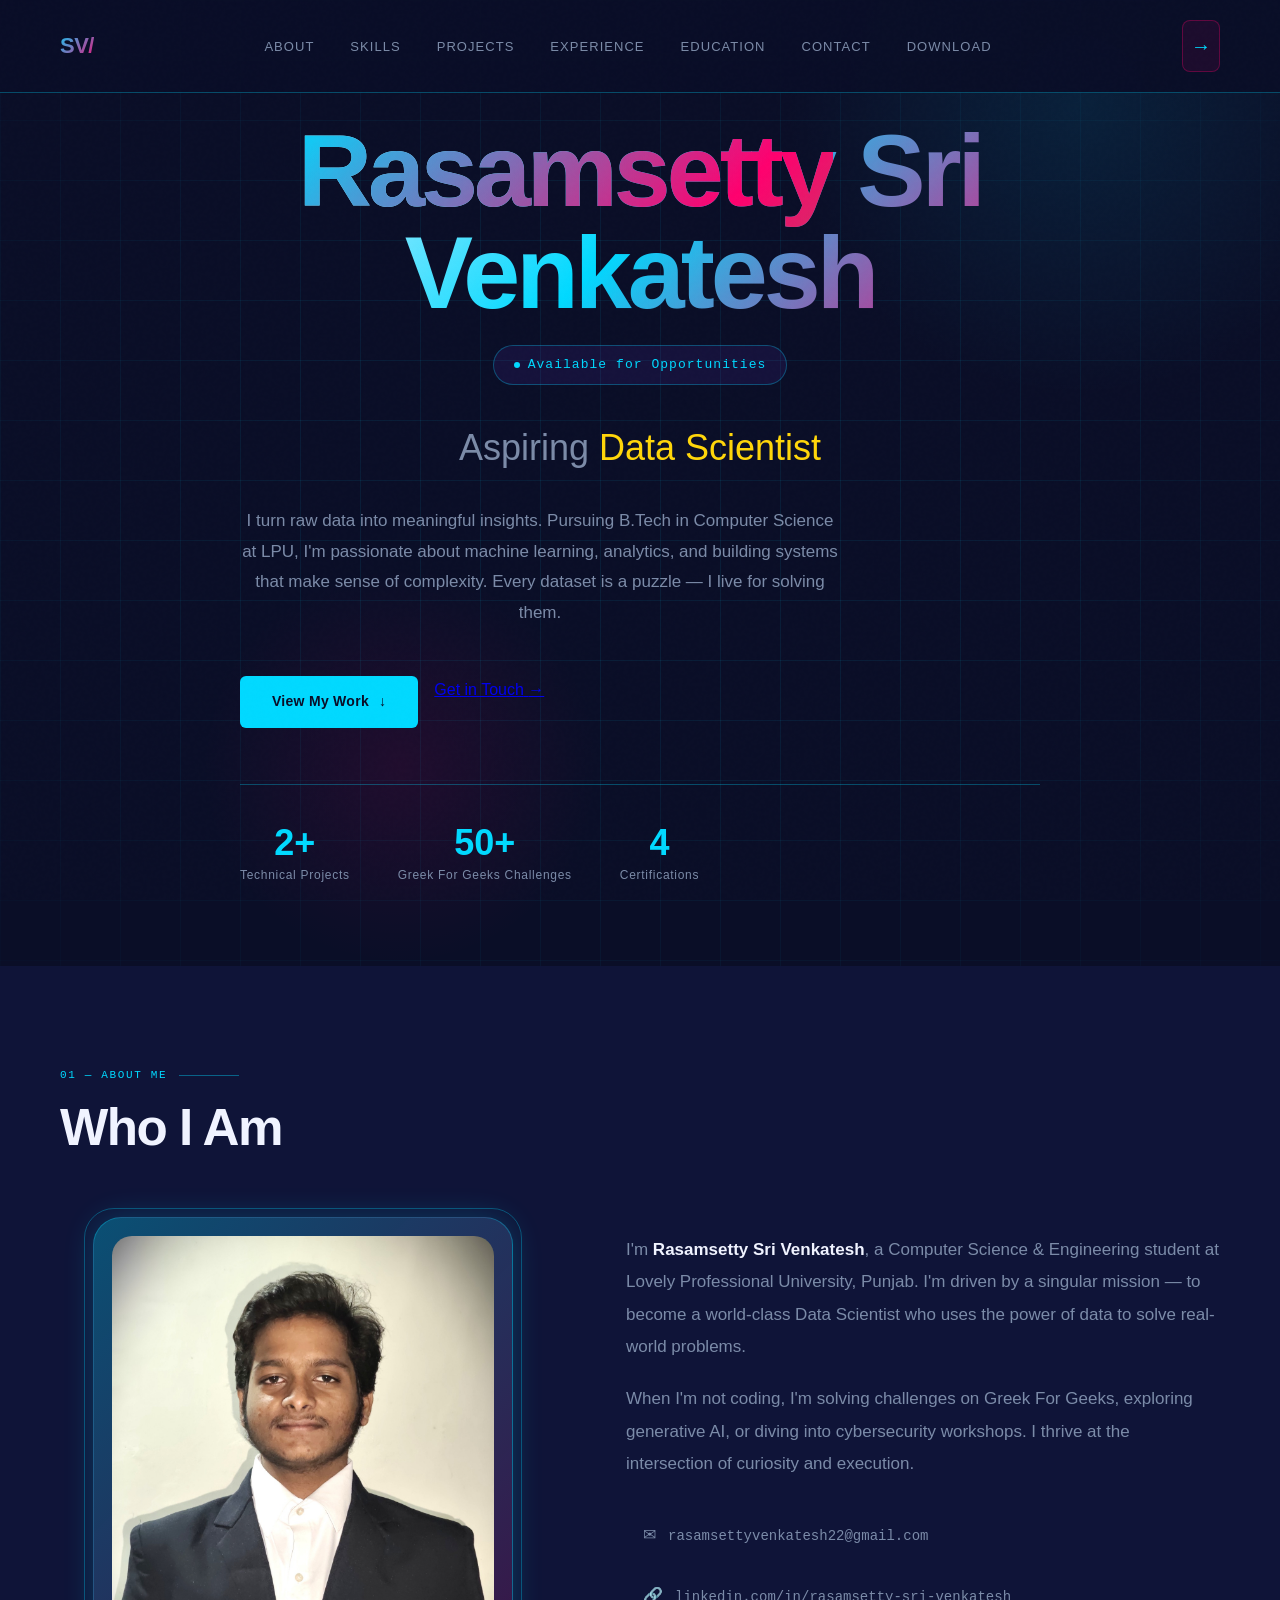
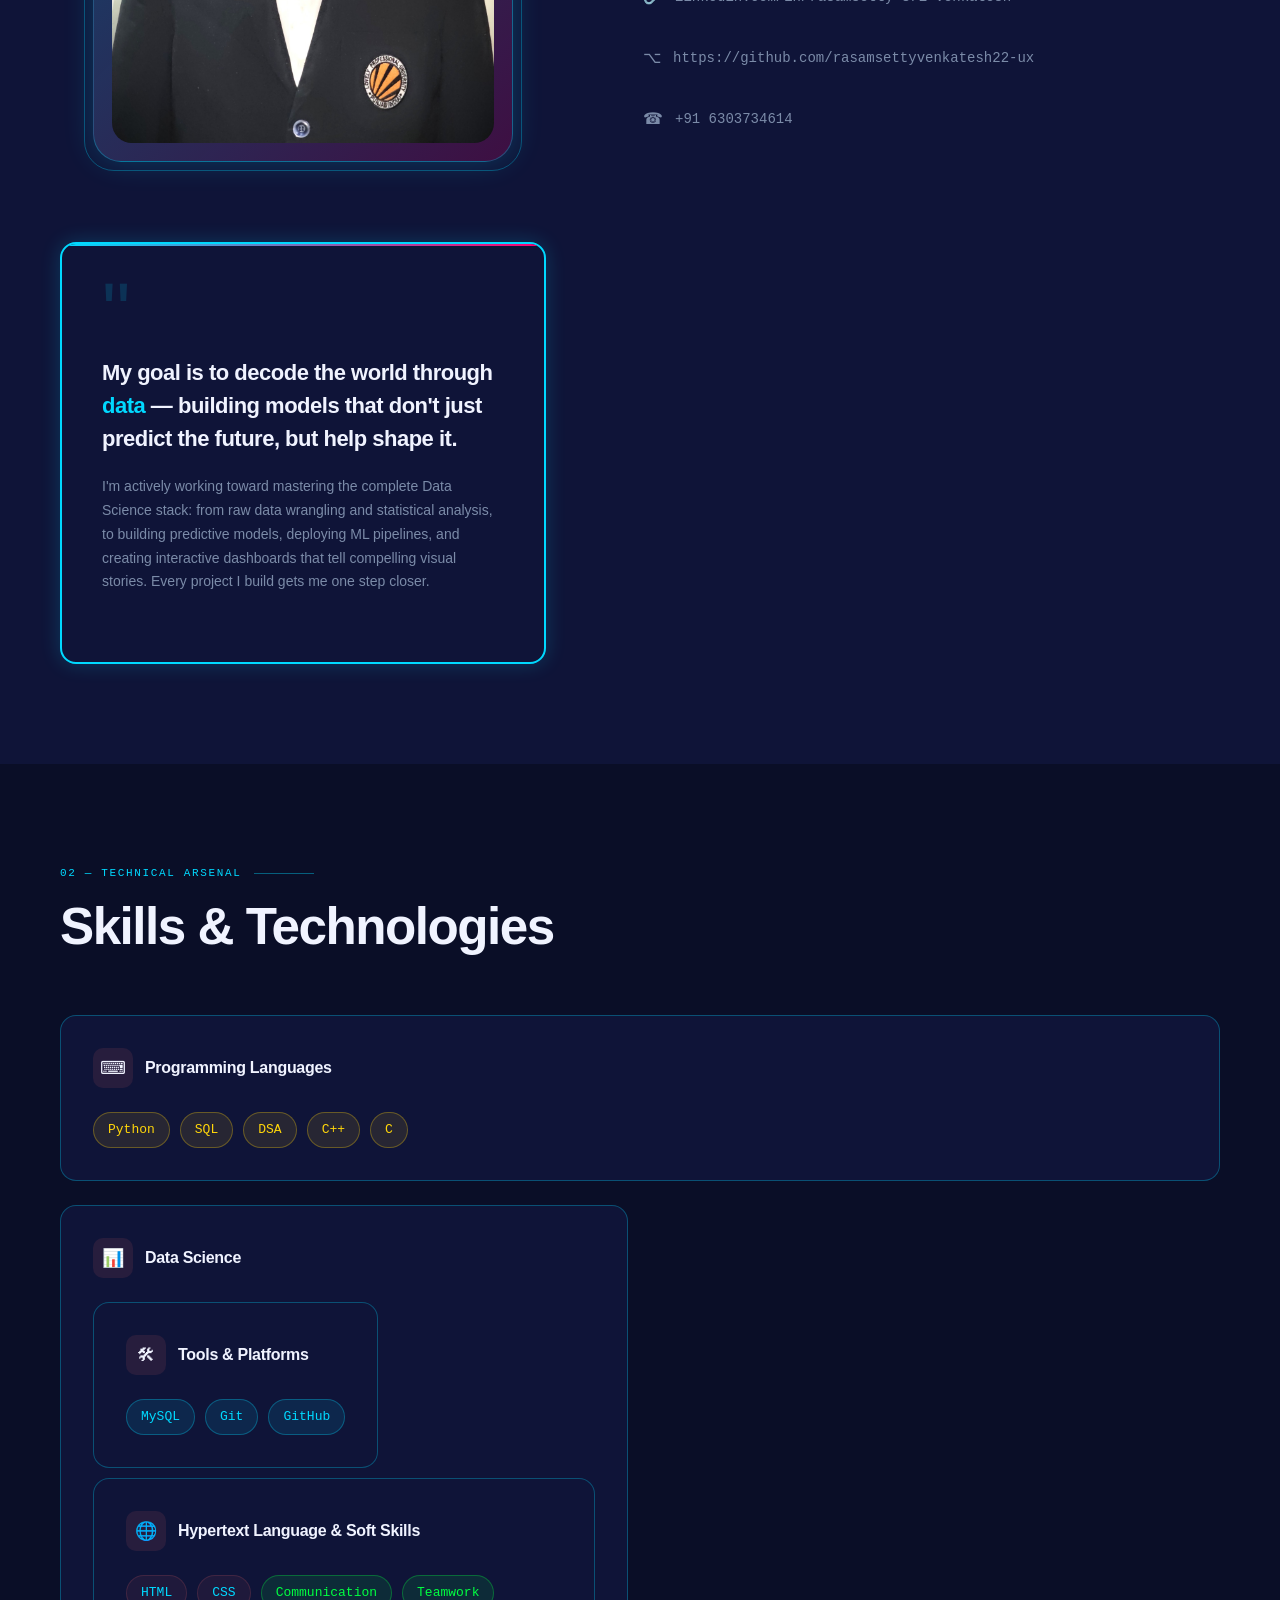
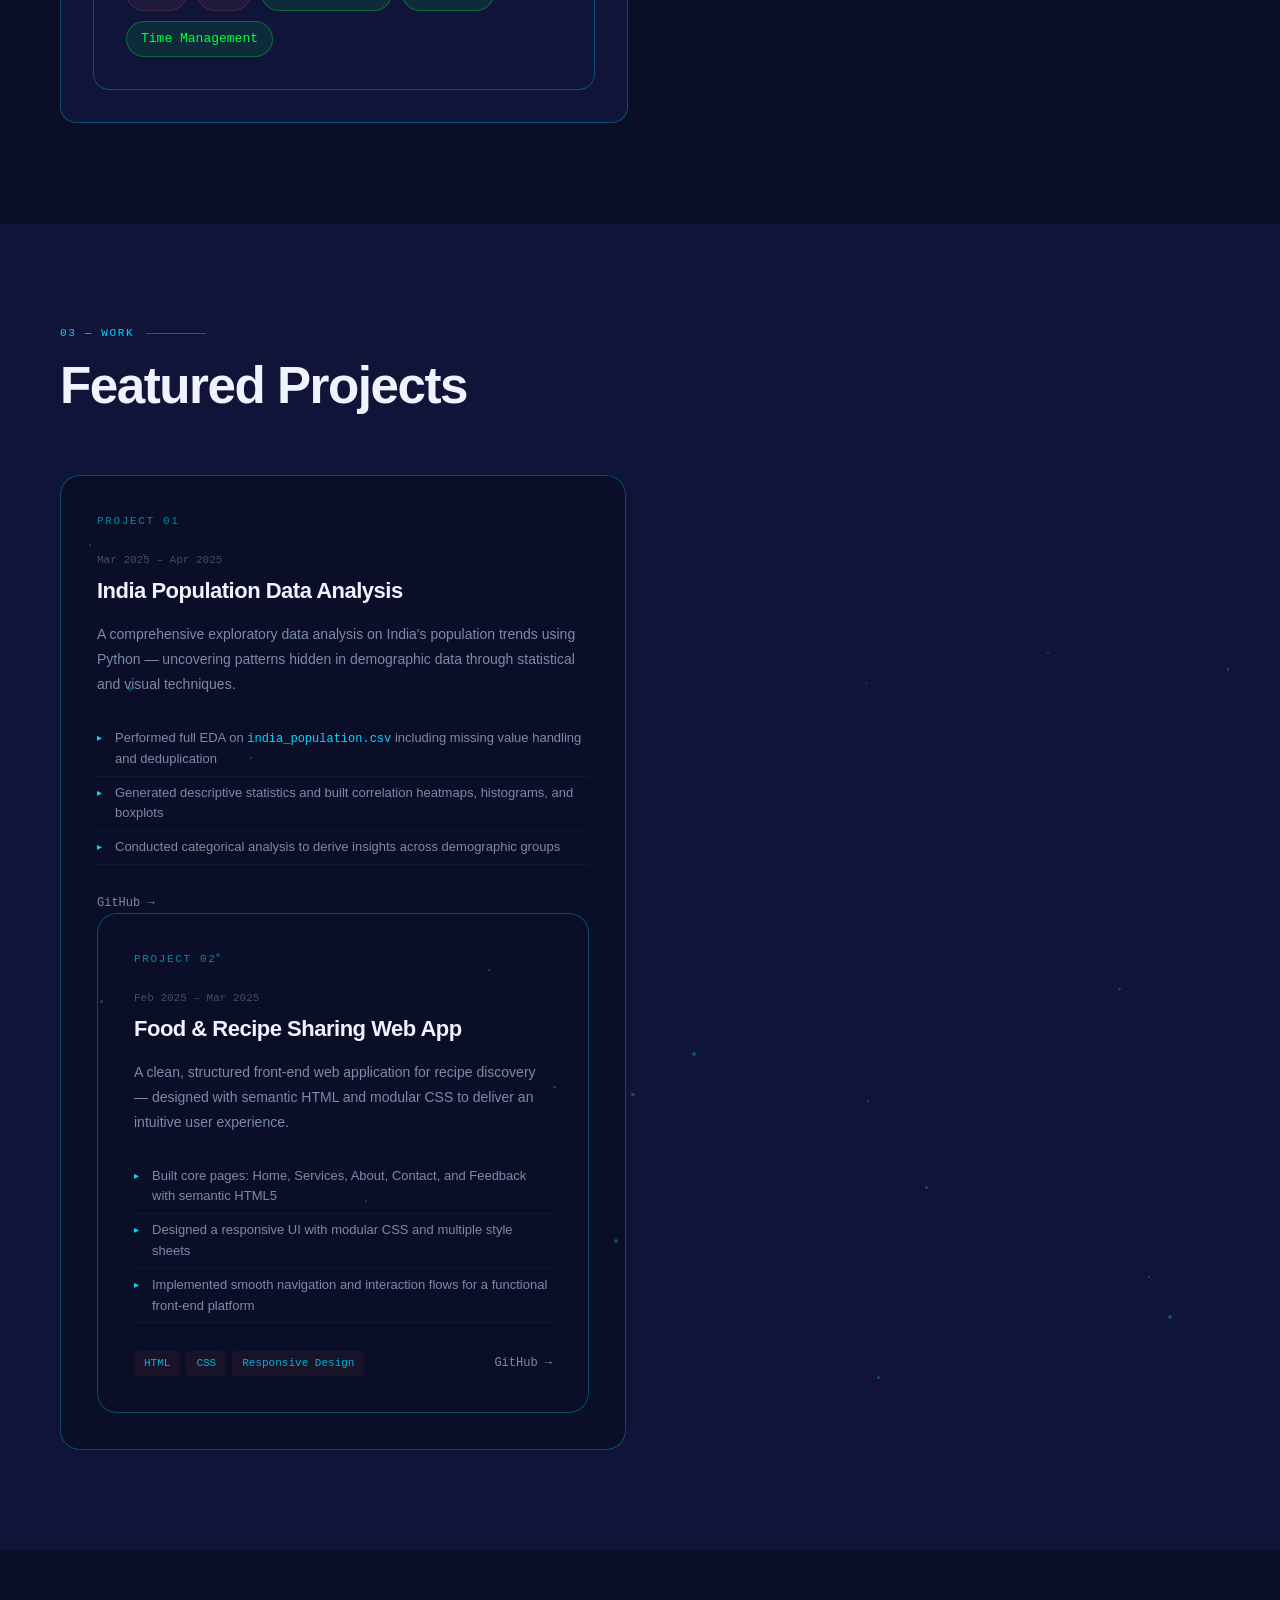
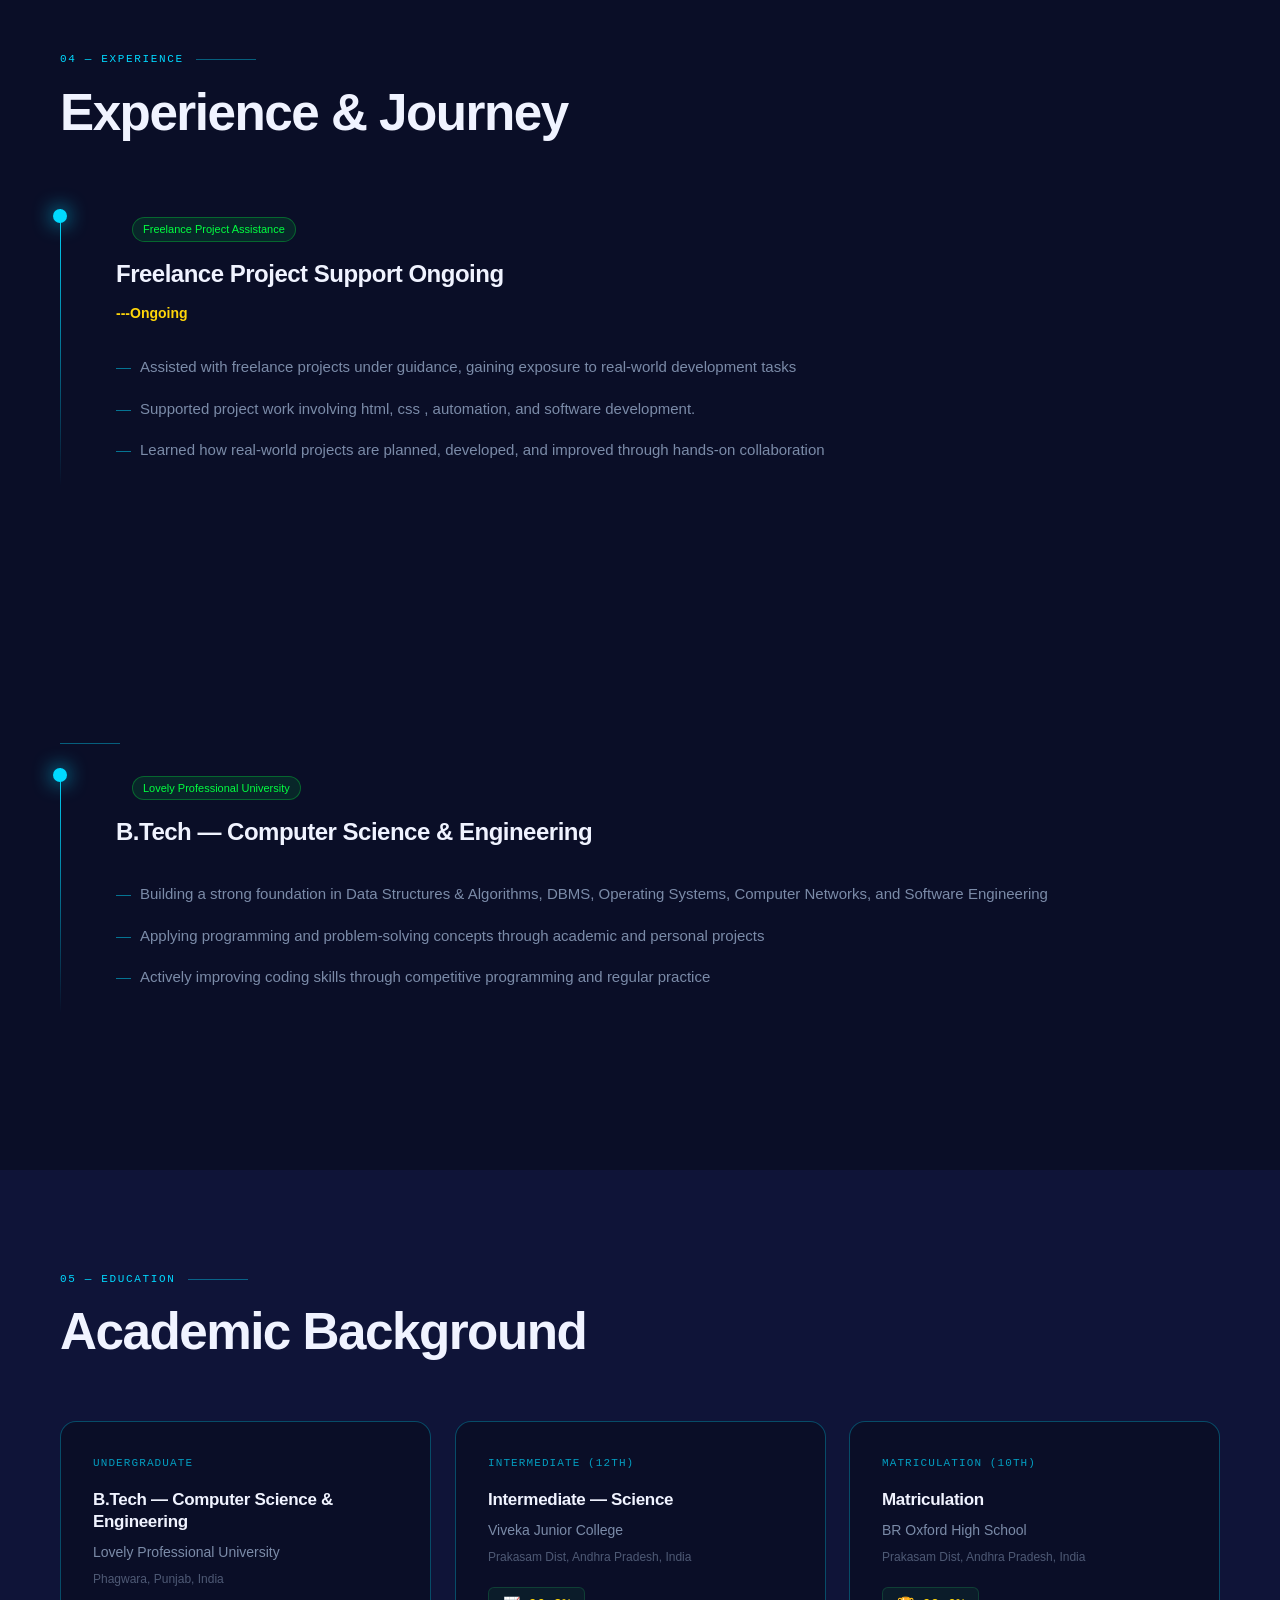
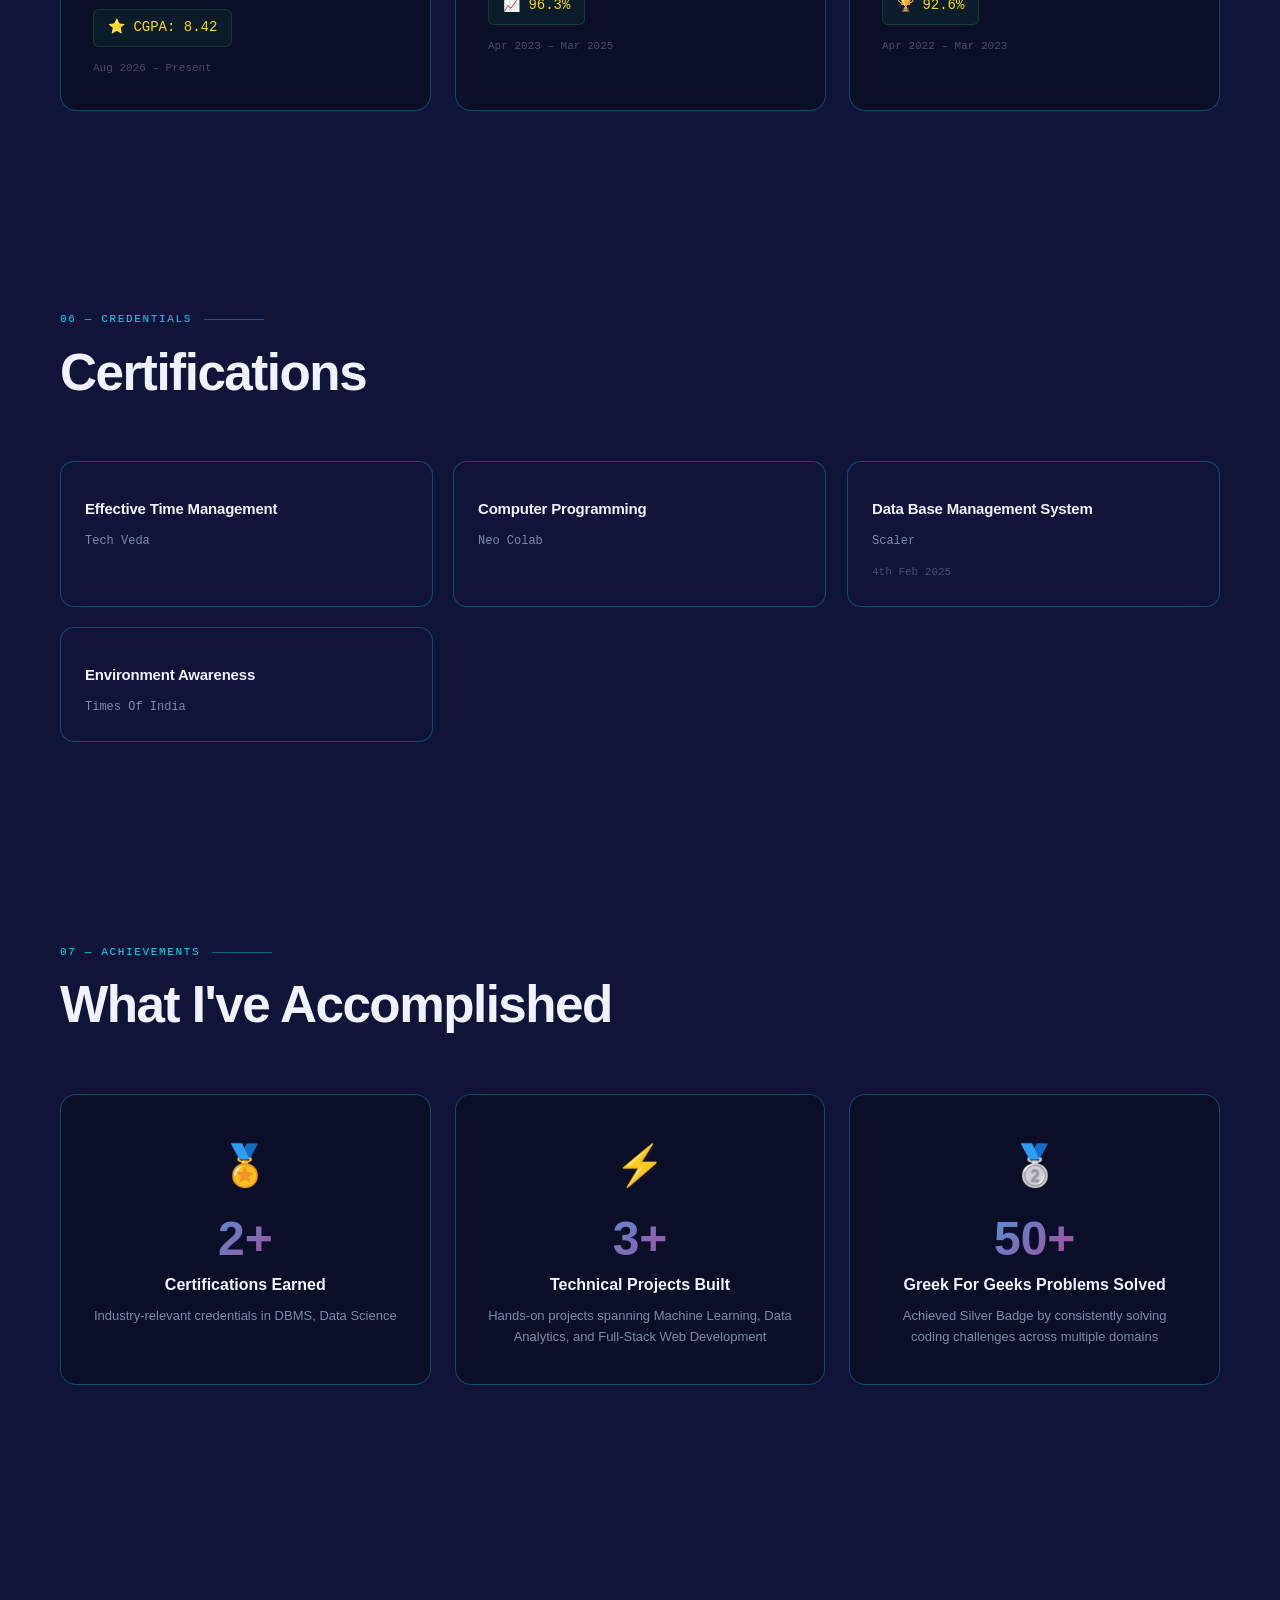
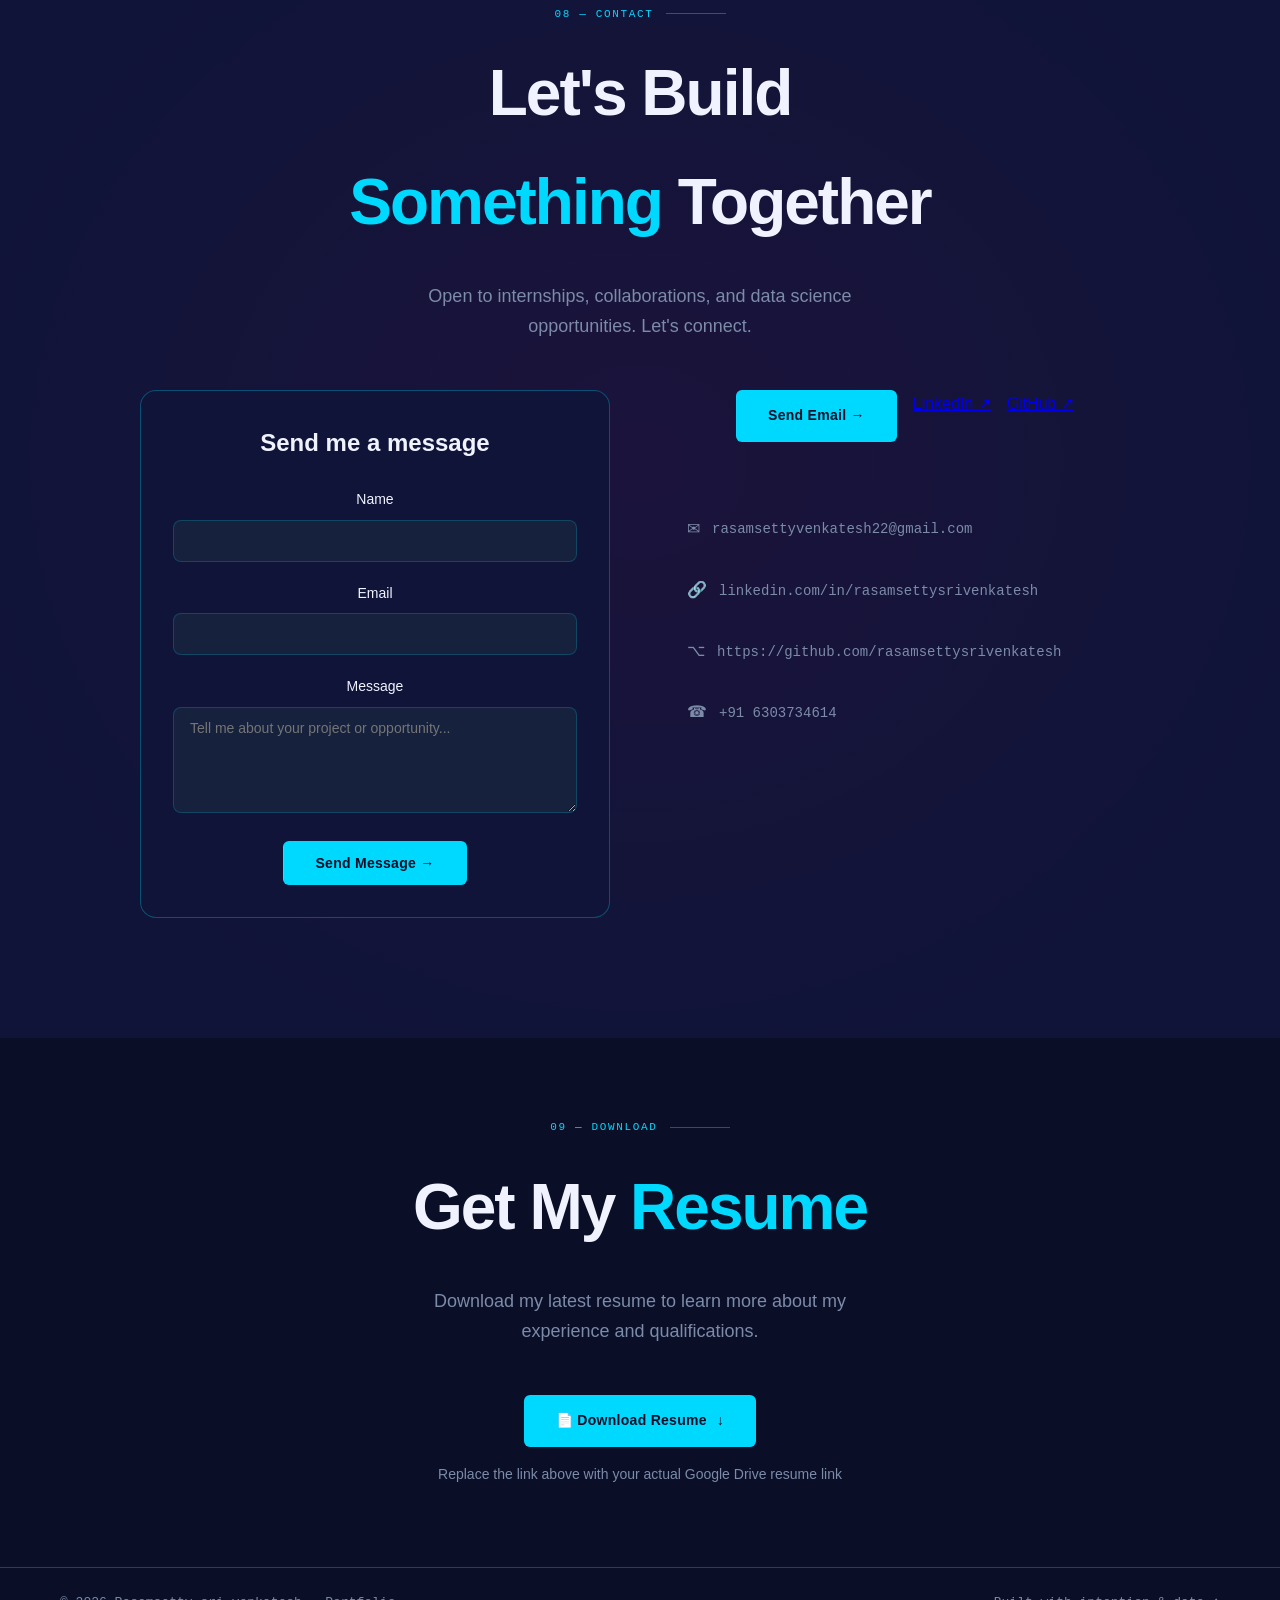
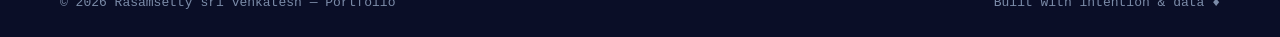
==== commit 0b626a6d: "Add files via upload" ====
--- a/index.html
+++ b/index.html
@@ -1,482 +1,489 @@
-<!DOCTYPE html>
-<!-- saved from url=(0042)https://my-porfolio-rosy-eight.vercel.app/ -->
-<html lang="en"><head><meta http-equiv="Content-Type" content="text/html; charset=UTF-8">
-
-<meta name="viewport" content="width=device-width, initial-scale=1.0">
-<title>Rasamsetty Sri Venkatesh | Data Scientist Portfolio</title>
-
-<link rel="stylesheet" href="styles.css">
-</head>
-<body>
-
-<!-- NAV -->
-<nav>
-  <div class="nav-logo">SV/</div>
-  <ul class="nav-links">
-    <li><a href="https://my-porfolio-rosy-eight.vercel.app/#about">About</a></li>
-    <li><a href="https://my-porfolio-rosy-eight.vercel.app/#skills">Skills</a></li>
-    <li><a href="https://my-porfolio-rosy-eight.vercel.app/#projects">Projects</a></li>
-    <li><a href="https://my-porfolio-rosy-eight.vercel.app/#experience">Experience</a></li>
-    <li><a href="https://my-porfolio-rosy-eight.vercel.app/#education">Education</a></li>
-    <li><a href="https://my-porfolio-rosy-eight.vercel.app/#contact">Contact</a></li>
-    <li><a href="https://my-porfolio-rosy-eight.vercel.app/#download">Download</a></li>
-  </ul>
-  <div class="nav-lamp" id="nav-lamp">
-    <span class="lamp-icon">→</span>
-    <div class="lamp-dropdown" id="lamp-dropdown">
-      <a href="https://my-porfolio-rosy-eight.vercel.app/#hero" class="dropdown-item">Back to Top</a>
-      <a href="mailto:rasamsettyvenkatesh22@gmail.com" class="dropdown-item">Quick Contact</a>
-      <a href="https://github.com/rasamsettyvenkatesh22-ux" target="_blank" class="dropdown-item">GitHub</a>
-    </div>
-  </div>
-</nav>
-
-<!-- HERO -->
-<section id="hero" style="opacity: 0.3;">
-  <div class="hero-grid-bg"></div>
-  <div class="hero-orb orb1"></div>
-  <div class="hero-orb orb2"></div>
-
-  <div class="hero-content">
-    <div class="hero-text">
-      <h1 class="hero-name" style="">
-        <span class="accent-word">Rasamsetty</span> Sri Venkatesh
-      </h1>
-
-      <div class="hero-badge">Available for Opportunities</div>
-
-      <p class="hero-title">
-        Aspiring <span>Data Scientist</span>
-      </p>
-
-      <p class="hero-desc">
-        I turn raw data into meaningful insights. Pursuing B.Tech in Computer Science at LPU,
-        I'm passionate about machine learning, analytics, and building systems that make sense of complexity.
-        Every dataset is a puzzle — I live for solving them.
-      </p>
-
-      <div class="hero-cta">
-        <a href="" class="btn-primary">
-          <span>View My Work</span>
-          <span>↓</span>
-        </a>
-        <a href="mailto:rasamsettyvenkatesh22@gmail.com" class="btn-secondary">
-          <span>Get in Touch</span>
-          <span>→</span>
-        </a>
-      </div>
-
-      <div class="hero-stats">
-        <div class="stat-item">
-          <div class="stat-num">2+</div>
-          <div class="stat-label">Technical Projects</div>
-        </div>
-        <div class="stat-item">
-          <div class="stat-num">50+</div>
-          <div class="stat-label">Greek For Geeks Challenges</div>
-        </div>
-        <div class="stat-item">
-          <div class="stat-num">4</div>
-          <div class="stat-label">Certifications</div>
-        </div>
-       
-  </div>
-</section>
-
-<!-- ABOUT -->
-<section id="about">
-  <div class="section-label">01 — About Me</div>
-  <h2 class="section-title reveal visible" style="">Who I Am</h2>
-
-  <div class="about-grid">
-    <div class="about-text reveal visible">
-      <p>
-        I'm <strong style="color:var(--text)">Rasamsetty Sri Venkatesh</strong>, a Computer Science &amp; Engineering student at Lovely Professional University, Punjab. I'm driven by a singular mission — to become a world-class Data Scientist who uses the power of data to solve real-world problems.
-      </p>
-      
-      <p>
-        When I'm not coding, I'm solving challenges on Greek For Geeks, exploring generative AI, or diving into cybersecurity workshops. I thrive at the intersection of curiosity and execution.
-      </p>
-
-      <div class="contact-links">
-        <a href="mailto:" class="contact-link">
-          <span class="contact-icon">✉</span>
-          rasamsettyvenkatesh22@gmail.com
-        </a>
-        <a href="https://www.linkedin.com/in/rasamsetty-sri-venkatesh-53b21a393/" class="contact-link" target="_blank">
-          <span class="contact-icon">🔗</span>
-          linkedin.com/in/rasamsetty-sri-venkatesh
-        </a>
-        <a href="https://github.com/rasamsettyvenkatesh22-uxe" class="contact-link" target="_blank">
-          <span class="contact-icon">⌥</span>
-          https://github.com/rasamsettyvenkatesh22-ux
-        </a>
-        <a href="tel:+917888704823" class="contact-link">
-          <span class="contact-icon">☎</span>
-          +91 6303734614
-        </a>
-      </div>
-    </div>
-
-    <div class="goal-card reveal reveal-delay-1 visible" style="">
-      <div class="quote-mark">"</div>
-      <blockquote>
-        My goal is to decode the world through <em>data</em> — building models that don't just predict the future, but help shape it.
-      </blockquote>
-      <p class="goal-sub">
-        I'm actively working toward mastering the complete Data Science stack: from raw data wrangling and statistical analysis, to building predictive models, deploying ML pipelines, and creating interactive dashboards that tell compelling visual stories. Every project I build gets me one step closer.
-      </p>
-      <div style="margin-top:28px; display:flex; gap:12px; flex-wrap:wrap;">
-        
-      </div>
-    </div>
-  </div>
-</section>
-
-<!-- SKILLS -->
-<section id="skills">
-  <div class="section-label">02 — Technical Arsenal</div>
-  <h2 class="section-title reveal visible" style="">Skills &amp; Technologies</h2>
-
-  <div class="skills-grid">
-    <div class="skill-category reveal visible">
-      <div class="skill-cat-header">
-        <div class="skill-cat-icon">⌨</div>
-        <span class="skill-cat-name">Programming Languages</span>
-      </div>
-      <div class="skill-tags">
-        <span class="skill-tag lang">Python</span>
-        <span class="skill-tag lang">SQL</span>
-        <span class="skill-tag lang">DSA</span>
-        <span class="skill-tag lang">C++</span>
-        <span class="skill-tag lang">C</span>
-      </div>
-    </div>
-
-    <div class="skill-category reveal reveal-delay-1 visible">
-      <div class="skill-cat-header">
-        <div class="skill-cat-icon">📊</div>
-        <span class="skill-cat-name">Data Science </span>
-      </div>
-      <div class="skill-tags">
-      
-
-    <div class="skill-category reveal reveal-delay-2 visible">
-      <div class="skill-cat-header">
-        <div class="skill-cat-icon">🛠</div>
-        <span class="skill-cat-name">Tools &amp; Platforms</span>
-      </div>
-      <div class="skill-tags">
-        <span class="skill-tag tool">MySQL</span>
-       
-        <span class="skill-tag tool">Git</span>
-        <span class="skill-tag tool">GitHub</span>
-        
-      </div>
-    </div>
-
-    <div class="skill-category reveal reveal-delay-1 visible">
-      <div class="skill-cat-header">
-        <div class="skill-cat-icon">🌐</div>
-        <span class="skill-cat-name">Hypertext Language &amp; Soft Skills</span>
-      </div>
-      <div class="skill-tags">
-        <span class="skill-tag">HTML</span>
-        <span class="skill-tag">CSS</span>
-        <span class="skill-tag soft">Communication</span>
-        <span class="skill-tag soft">Teamwork</span>
-        
-        <span class="skill-tag soft">Time Management</span>
-      </div>
-    </div>
-  </div>
-</section>
-
-<!-- PROJECTS -->
-<section id="projects">
-  <div class="section-label">03 — Work</div>
-  <h2 class="section-title reveal visible" style="">Featured Projects</h2>
-
-  <div class="projects-grid">
-
-    <div class="project-card reveal visible">
-      <div class="project-number">PROJECT 01</div>
-      <div class="project-date">Mar 2025 – Apr 2025</div>
-      <h3 class="project-title">India Population Data Analysis</h3>
-      <p class="project-desc">
-        A comprehensive exploratory data analysis on India's population trends using Python — uncovering patterns hidden in demographic data through statistical and visual techniques.
-      </p>
-      <ul class="project-points">
-        <li>Performed full EDA on <code style="color:var(--accent);font-size:12px">india_population.csv</code> including missing value handling and deduplication</li>
-        <li>Generated descriptive statistics and built correlation heatmaps, histograms, and boxplots</li>
-        <li>Conducted categorical analysis to derive insights across demographic groups</li>
-      </ul>
-      <div class="project-footer">
-        <div class="project-stack">
-        
-        <a href="https://github.com/yashwanthsingle/Python-project-on-population-growth-analysis.py" class="project-link" target="_blank">GitHub →</a>
-      </div>
-    </div>
-
-    <div class="project-card reveal reveal-delay-1 visible">
-      <div class="project-number">PROJECT 02</div>
-      <div class="project-date">Feb 2025 – Mar 2025</div>
-      <h3 class="project-title">Food &amp; Recipe Sharing Web App</h3>
-      <p class="project-desc">
-        A clean, structured front-end web application for recipe discovery — designed with semantic HTML and modular CSS to deliver an intuitive user experience.
-      </p>
-      <ul class="project-points">
-        <li>Built core pages: Home, Services, About, Contact, and Feedback with semantic HTML5</li>
-        <li>Designed a responsive UI with modular CSS and multiple style sheets</li>
-        <li>Implemented smooth navigation and interaction flows for a functional front-end platform</li>
-      </ul>
-      <div class="project-footer">
-        <div class="project-stack">
-          <span class="stack-tag">HTML</span>
-          <span class="stack-tag">CSS</span>
-          <span class="stack-tag">Responsive Design</span>
-        </div>
-        <a href="-" class="project-link" target="_blank">GitHub →</a>
-      </div>
-    </div>
-
-  </div>
-</section>
-
-<!-- INTERNSHIP -->
-<section id="experience">
-  <div class="section-label">04 — Experience</div>
-  <h2 class="section-title reveal visible" style="">Experience &amp; Journey</h2>
-
-  <div class="timeline reveal visible">
-    <div class="timeline-item">
-      <div class="timeline-meta">
-        <span class="timeline-date"></span>
-        <span class="timeline-type">Freelance Project Assistance</span>
-      </div>
-      <h3 class="timeline-title">Freelance Project Support
-Ongoing</h3>
-      <p class="timeline-org"><strong style="color:var(--gold)">---Ongoing</strong></p>
-      <ul class="timeline-points">
-        <li>Assisted with freelance projects under guidance, gaining exposure to real-world development tasks</li>
-        <li>Supported project work involving html, css ,  automation, and software development.</li>
-        <li>Learned how real-world projects are planned, developed, and improved through hands-on collaboration</li>
-        
-      </ul>
-    </div>
-  </div>
-</section>
-<section id="experience">
-  <div class="section-label"></div>
-  <h2 class="section-ti reveal visible" style=""></h2>
-
-  <div class="timeline reveal visible">
-    <div class="timeline-item">
-      <div class="timeline-meta">
-        <span class="timeline-date"></span>
-        <span class="timeline-type">Lovely Professional University</span>
-      </div>
-      <h3 class="timeline-title">B.Tech — Computer Science & Engineering</h3>
-      <p class="timeline-org"><strong style="color:var(--gold)"></strong></p>
-      <ul class="timeline-points">
-        <li>Building a strong foundation in Data Structures & Algorithms, DBMS, Operating Systems, Computer Networks, and Software Engineering</li>
-        <li>Applying programming and problem-solving concepts through academic and personal projects</li>
-        <li>Actively improving coding skills through competitive programming and regular practice</li>
-        
-        
-      </ul>
-    </div>
-  </div>
-</section>
-<!-- EDUCATION -->
-<section id="education">
-  <div class="section-label">05 — Education</div>
-  <h2 class="section-title reveal visible">Academic Background</h2>
-
-  <div class="edu-grid">
-    <div class="edu-card reveal visible">
-      <div class="edu-level">UNDERGRADUATE</div>
-      <h3 class="edu-degree">B.Tech — Computer Science &amp; Engineering</h3>
-      <p class="edu-school">Lovely Professional University</p>
-      <p class="edu-location">Phagwara, Punjab, India</p>
-      <div class="edu-score">⭐ CGPA: 8.42</div>
-      <p class="edu-date">Aug 2026 – Present</p>
-    </div>
-
-    <div class="edu-card reveal reveal-delay-1 visible">
-      <div class="edu-level">INTERMEDIATE (12TH)</div>
-      <h3 class="edu-degree">Intermediate — Science</h3>
-      <p class="edu-school">Viveka Junior College</p>
-      <p class="edu-location">Prakasam Dist, Andhra Pradesh, India</p>
-      <div class="edu-score">📈 96.3%</div>
-      <p class="edu-date">Apr 2023 – Mar 2025</p>
-    </div>
-
-    <div class="edu-card reveal reveal-delay-2 visible">
-      <div class="edu-level">MATRICULATION (10TH)</div>
-      <h3 class="edu-degree">Matriculation</h3>
-      <p class="edu-school">BR Oxford High School</p>
-      <p class="edu-location">Prakasam Dist, Andhra Pradesh, India</p>
-      <div class="edu-score">🏆 92.6%</div>
-      <p class="edu-date">Apr 2022 – Mar 2023</p>
-    </div>
-  </div>
-</section>
-
-<!-- CERTIFICATIONS -->
-<section id="certifications">
-  <div class="section-label">06 — Credentials</div>
-  <h2 class="section-title reveal visible" style="">Certifications</h2>
-
-  <div class="cert-grid">
-    <div class="cert-card reveal visible">
-      <div class="cert-icon"></div>
-      <div class="cert-name">Effective Time Management</div>
-      <div class="cert-issuer">Tech Veda</div>
-    </div>
-
-    <div class="cert-card reveal reveal-delay-1 visible">
-      <div class="cert-icon"></div>
-      <div class="cert-name">Computer Programming</div>
-      <div class="cert-issuer">Neo Colab</div>
-    </div>
-
-    <div class="cert-card reveal reveal-delay-2 visible">
-      <div class="cert-icon"></div>
-      <div class="cert-name">Data Base Management System</div>
-      <div class="cert-issuer">Scaler</div>
-      <div class="cert-date">4th Feb 2025</div>
-    </div>
-
-    <div class="cert-card reveal visible">
-      <div class="cert-icon"></div>
-      <div class="cert-name">Environment Awareness</div>
-      <div class="cert-issuer">Times Of India</div>
-      
-    </div>
-
-    
-  </div>
-</section>
-
-<!-- ACHIEVEMENTS -->
-<section id="achievements">
-  <div class="section-label">07 — Achievements</div>
-  <h2 class="section-title reveal visible" style="">What I've Accomplished</h2>
-
-  <div class="achievements-grid">
-    <div class="achievement-card reveal visible">
-      <div class="achievement-icon">🏅</div>
-      <div class="achievement-num">2+</div>
-      <div class="achievement-title">Certifications Earned</div>
-      <p class="achievement-desc">Industry-relevant credentials in DBMS, Data Science</p>
-    </div>
-
-    <div class="achievement-card reveal reveal-delay-1 visible">
-      <div class="achievement-icon">⚡</div>
-      <div class="achievement-num">3+</div>
-      <div class="achievement-title">Technical Projects Built</div>
-      <p class="achievement-desc">Hands-on projects spanning Machine Learning, Data Analytics, and Full-Stack Web Development</p>
-    </div>
-
-    <div class="achievement-card reveal reveal-delay-2 visible">
-      <div class="achievement-icon">🥈</div>
-      <div class="achievement-num">50+</div>
-      <div class="achievement-title">Greek For Geeks Problems Solved</div>
-      <p class="achievement-desc">Achieved Silver Badge by consistently solving coding challenges across multiple domains</p>
-    </div>
-  </div>
-</section>
-
-<!-- CONTACT -->
-<section id="contact">
-  <div class="section-label" style="justify-content:center">08 — Contact</div>
-  <h2 class="contact-title reveal visible">
-    Let's Build<br><span style="color:var(--accent)">Something</span> Together
-  </h2>
-  <p class="contact-sub reveal visible">
-    Open to internships, collaborations, and data science opportunities. Let's connect.
-  </p>
-
-  <div class="contact-content">
-    <div class="contact-form reveal visible">
-      <h3>Send me a message</h3>
-      <form action="mailto:rasamsettyvenkatesh22@gmail.com" method="post" enctype="text/plain">
-        <div class="form-group">
-          <label for="name">Name</label>
-          <input type="text" id="name" name="name" required="">
-        </div>
-        <div class="form-group">
-          <label for="email">Email</label>
-          <input type="email" id="email" name="email" required="">
-        </div>
-        <div class="form-group">
-          <label for="message">Message</label>
-          <textarea id="message" name="message" rows="5" placeholder="Tell me about your project or opportunity..." required=""></textarea>
-        </div>
-        <button type="submit" class="btn-primary">Send Message →</button>
-      </form>
-    </div>
-
-    <div class="contact-info reveal reveal-delay-1 visible">
-      <div class="contact-social">
-        <a href="mailto:rasamsettyvenkatesh22@gmail.com" class="btn-primary">
-          Send Email →
-        </a>
-        <a href="https://www.linkedin.com/in/rasamsetty-sri-venkatesh-53b21a393/" class="btn-secondary" target="_blank">
-          LinkedIn ↗
-        </a>
-        <a href="https://github.com/rasamsettyvenkatesh22-ux" class="btn-secondary" target="_blank">
-          GitHub ↗
-        </a>
-      </div>
-
-      <div class="contact-links">
-        <a href="mailto:rasamsettyvenkatesh22@gmail.com" class="contact-link">
-          <span class="contact-icon">✉</span>
-         rasamsettyvenkatesh22@gmail.com
-        </a>
-        <a href="https://www.linkedin.com/in/rasamsetty-sri-venkatesh-53b21a393/" class="contact-link" target="_blank">
-          <span class="contact-icon">🔗</span>
-          linkedin.com/in/rasamsettysrivenkatesh
-        </a>
-        <a href="https://github.com/rasamsettyvenkatesh22-ux" class="contact-link" target="_blank">
-          <span class="contact-icon">⌥</span>
-         https://github.com/rasamsettysrivenkatesh
-        </a>
-        <a href="tel:+916303734614" class="contact-link">
-          <span class="contact-icon">☎</span>
-          +91 6303734614
-        </a>
-      </div>
-    </div>
-  </div>
-</section>
-
-<!-- DOWNLOAD -->
-<section id="download">
-  <div class="section-label" style="justify-content:center">09 — Download</div>
-  <h2 class="download-title reveal visible">
-    Get My <span style="color:var(--accent)">Resume</span>
-  </h2>
-  <p class="download-sub reveal visible">
-    Download my latest resume to learn more about my experience and qualifications.
-  </p>
-  <div class="download-content reveal visible">
-    <a href="    " class="btn-primary" target="_blank">
-      <span>📄 Download Resume</span>
-      <span>↓</span>
-    </a>
-    <p style="margin-top: 16px; font-size: 14px; color: var(--muted);">Replace the link above with your actual Google Drive resume link</p>
-  </div>
-</section>
-
-<footer>
-  <span>© 2026 Rasamsetty sri venkatesh — Portfolio</span>
-  <span>Built with intention &amp; data ♦</span>
-</footer>
-
-<script src="download"></script>
-
-
-<div class="particle" style="left: 10.2772%; top: 35.6977%; width: 2.34825px; height: 2.34825px; animation-duration: 25.1605s; animation-delay: 1.40154s; transform: translateY(-3722px);"></div><div class="particle" style="left: 54.0483%; top: 58.8758%; width: 3.97584px; height: 3.97584px; animation-duration: 29.6246s; animation-delay: 3.27146s; transform: translateY(3722px);"></div><div class="particle" style="left: 35.8405%; top: 87.6102%; width: 2.5974px; height: 2.5974px; animation-duration: 32.2146s; animation-delay: 4.02636s; transform: translateY(-3722px);"></div><div class="particle" style="left: 91.2181%; top: 88.1049%; width: 3.91631px; height: 3.91631px; animation-duration: 32.8578s; animation-delay: 1.8883s; transform: translateY(3722px);"></div><div class="particle" style="left: 26.2762%; top: 51.6249%; width: 3.38602px; height: 3.38602px; animation-duration: 21.5225s; animation-delay: 3.80087s; transform: translateY(-3722px);"></div><div class="particle" style="left: 43.1662%; top: 62.7186%; width: 2.31923px; height: 2.31923px; animation-duration: 20.7579s; animation-delay: 1.85707s; transform: translateY(3722px);"></div><div class="particle" style="left: 41.5573%; top: 26.8191%; width: 3.45014px; height: 3.45014px; animation-duration: 22.1645s; animation-delay: 0.572949s; transform: translateY(-3722px);"></div><div class="particle" style="left: 28.5223%; top: 75.3369%; width: 1.80172px; height: 1.80172px; animation-duration: 27.2886s; animation-delay: 3.92888s; transform: translateY(3722px);"></div><div class="particle" style="left: 1.95047%; top: 28.9313%; width: 1.65021px; height: 1.65021px; animation-duration: 17.1707s; animation-delay: 4.11815s; transform: translateY(-3722px);"></div><div class="particle" style="left: 7.80844%; top: 53.1649%; width: 3.31669px; height: 3.31669px; animation-duration: 23.3598s; animation-delay: 0.819452s; transform: translateY(3722px);"></div><div class="particle" style="left: 35.4246%; top: 39.1696%; width: 1.44954px; height: 1.44954px; animation-duration: 31.2902s; animation-delay: 4.17969s; transform: translateY(-3722px);"></div><div class="particle" style="left: 67.7363%; top: 81.9673%; width: 1.01062px; height: 1.01062px; animation-duration: 33.5564s; animation-delay: 2.21483s; transform: translateY(3722px);"></div><div class="particle" style="left: 11.0942%; top: 98.8404%; width: 2.86344px; height: 2.86344px; animation-duration: 19.6457s; animation-delay: 1.2168s; transform: translateY(-3722px);"></div><div class="particle" style="left: 11.2009%; top: 3.53937%; width: 1.83231px; height: 1.83231px; animation-duration: 23.5084s; animation-delay: 1.52554s; transform: translateY(3722px);"></div><div class="particle" style="left: 19.9606%; top: 1.88912%; width: 2.82406px; height: 2.82406px; animation-duration: 26.4944s; animation-delay: 2.18126s; transform: translateY(-3722px);"></div><div class="particle" style="left: 72.2881%; top: 73.7448%; width: 2.99792px; height: 2.99792px; animation-duration: 28.3789s; animation-delay: 2.83494s; transform: translateY(3722px);"></div><div class="particle" style="left: 98.8116%; top: 50.2412%; width: 2.33557px; height: 2.33557px; animation-duration: 33.2986s; animation-delay: 1.34989s; transform: translateY(-3722px);"></div><div class="particle" style="left: 19.5467%; top: 26.1581%; width: 1.6621px; height: 1.6621px; animation-duration: 26.1437s; animation-delay: 2.25555s; transform: translateY(3722px);"></div><div class="particle" style="left: 94.124%; top: 30.0052%; width: 2.88214px; height: 2.88214px; animation-duration: 15.2487s; animation-delay: 2.46827s; transform: translateY(-3722px);"></div><div class="particle" style="left: 68.5354%; top: 94.9045%; width: 3.01366px; height: 3.01366px; animation-duration: 32.107s; animation-delay: 4.02836s; transform: translateY(3722px);"></div><div class="particle" style="left: 39.1197%; top: 11.1874%; width: 1.21571px; height: 1.21571px; animation-duration: 31.1475s; animation-delay: 1.5489s; transform: translateY(-3722px);"></div><div class="particle" style="left: 67.7127%; top: 64.1929%; width: 1.89304px; height: 1.89304px; animation-duration: 20.1238s; animation-delay: 1.81926s; transform: translateY(3722px);"></div><div class="particle" style="left: 35.1695%; top: 45.7087%; width: 3.56344px; height: 3.56344px; animation-duration: 28.5189s; animation-delay: 0.931401s; transform: translateY(-3722px);"></div><div class="particle" style="left: 75.2619%; top: 65.4729%; width: 1.21623px; height: 1.21623px; animation-duration: 22.303s; animation-delay: 4.38774s; transform: translateY(3722px);"></div><div class="particle" style="left: 55.7757%; top: 50.3465%; width: 2.76834px; height: 2.76834px; animation-duration: 21.5946s; animation-delay: 3.88304s; transform: translateY(-3722px);"></div><div class="particle" style="left: 10.0068%; top: 18.3438%; width: 3.65914px; height: 3.65914px; animation-duration: 22.8078s; animation-delay: 4.10785s; transform: translateY(3722px);"></div><div class="particle" style="left: 24.4141%; top: 27.3372%; width: 3.29349px; height: 3.29349px; animation-duration: 34.2444s; animation-delay: 1.70339s; transform: translateY(-3722px);"></div><div class="particle" style="left: 79.566%; top: 53.2862%; width: 1.38301px; height: 1.38301px; animation-duration: 26.7556s; animation-delay: 3.01481s; transform: translateY(3722px);"></div><div class="particle" style="left: 74.6901%; top: 8.52896%; width: 3.06037px; height: 3.06037px; animation-duration: 21.3448s; animation-delay: 1.99106s; transform: translateY(-3722px);"></div><div class="particle" style="left: 81.806%; top: 14.4056%; width: 2.19872px; height: 2.19872px; animation-duration: 33.6585s; animation-delay: 1.64951s; transform: translateY(3722px);"></div><div class="particle" style="left: 60.6793%; top: 15.708%; width: 2.43911px; height: 2.43911px; animation-duration: 15.8388s; animation-delay: 1.60001s; transform: translateY(-3722px);"></div><div class="particle" style="left: 87.3676%; top: 51.7555%; width: 2.67857px; height: 2.67857px; animation-duration: 17.8844s; animation-delay: 1.99307s; transform: translateY(3722px);"></div><div class="particle" style="left: 10.9667%; top: 28.8479%; width: 1.68726px; height: 1.68726px; animation-duration: 20.1882s; animation-delay: 0.900802s; transform: translateY(-3722px);"></div><div class="particle" style="left: 16.9063%; top: 47.889%; width: 3.85332px; height: 3.85332px; animation-duration: 23.2099s; animation-delay: 0.236493s; transform: translateY(3722px);"></div><div class="particle" style="left: 94.3246%; top: 24.2227%; width: 1.76772px; height: 1.76772px; animation-duration: 30.9132s; animation-delay: 2.96204s; transform: translateY(-3722px);"></div><div class="particle" style="left: 89.6778%; top: 83.8013%; width: 2.04367px; height: 2.04367px; animation-duration: 30.0104s; animation-delay: 1.58886s; transform: translateY(3722px);"></div><div class="particle" style="left: 46.3538%; top: 34.391%; width: 1.29023px; height: 1.29023px; animation-duration: 24.9693s; animation-delay: 1.54374s; transform: translateY(-3722px);"></div><div class="particle" style="left: 38.0895%; top: 49.6497%; width: 1.5882px; height: 1.5882px; animation-duration: 23.0661s; animation-delay: 0.146508s; transform: translateY(3722px);"></div><div class="particle" style="left: 26.7255%; top: 39.971%; width: 2.18822px; height: 2.18822px; animation-duration: 23.5726s; animation-delay: 0.992382s; transform: translateY(-3722px);"></div><div class="particle" style="left: 20.2516%; top: 53.836%; width: 1.14325px; height: 1.14325px; animation-duration: 19.0244s; animation-delay: 4.65304s; transform: translateY(3722px);"></div><div class="particle" style="left: 83.4617%; top: 99.3429%; width: 2.99107px; height: 2.99107px; animation-duration: 31.0837s; animation-delay: 2.41944s; transform: translateY(-3722px);"></div><div class="particle" style="left: 47.9688%; top: 79.636%; width: 3.82597px; height: 3.82597px; animation-duration: 21.7468s; animation-delay: 2.74153s; transform: translateY(3722px);"></div><div class="particle" style="left: 79.1037%; top: 68.1487%; width: 1.54046px; height: 1.54046px; animation-duration: 27.8684s; animation-delay: 2.95608s; transform: translateY(-3722px);"></div><div class="particle" style="left: 49.3121%; top: 63.4931%; width: 3.62469px; height: 3.62469px; animation-duration: 15.3956s; animation-delay: 3.96343s; transform: translateY(3722px);"></div><div class="particle" style="left: 46.9843%; top: 36.3924%; width: 2.82326px; height: 2.82326px; animation-duration: 16.4837s; animation-delay: 0.537252s; transform: translateY(-3722px);"></div><div class="particle" style="left: 67.6528%; top: 17.7647%; width: 1.6245px; height: 1.6245px; animation-duration: 25.6325s; animation-delay: 2.88526s; transform: translateY(3722px);"></div><div class="particle" style="left: 53.4755%; top: 42.3009%; width: 3.81809px; height: 3.81809px; animation-duration: 31.197s; animation-delay: 4.48327s; transform: translateY(-3722px);"></div><div class="particle" style="left: 6.98611%; top: 2.39484%; width: 1.9772px; height: 1.9772px; animation-duration: 29.8017s; animation-delay: 2.50409s; transform: translateY(3722px);"></div><div class="particle" style="left: 37.317%; top: 57.5015%; width: 3.16843px; height: 3.16843px; animation-duration: 34.1583s; animation-delay: 0.181229s; transform: translateY(-3722px);"></div><div class="particle" style="left: 95.8366%; top: 16.1905%; width: 2.45145px; height: 2.45145px; animation-duration: 25.7265s; animation-delay: 0.503131s; transform: translateY(3722px);"></div></body></html>
+
+<!DOCTYPE html>
+<!-- saved from url=(0042)https://my-porfolio-rosy-eight.vercel.app/ -->
+<html lang="en"><head><meta http-equiv="Content-Type" content="text/html; charset=UTF-8">
+
+<meta name="viewport" content="width=device-width, initial-scale=1.0">
+<title>Rasamsetty Sri Venkatesh | Data Scientist Portfolio</title>
+
+<link rel="stylesheet" href="style.css">
+</head>
+<body>
+
+<!-- NAV -->
+<nav>
+  <div class="nav-logo">SV/</div>
+  <ul class="nav-links">
+    <li><a href="#about">About</a></li>
+    <li><a href="#skills">Skills</a></li>
+    <li><a href="#projects">Projects</a></li>
+    <li><a href="#experience">Experience</a></li>
+    <li><a href="#education">Education</a></li>
+    <li><a href="#contact">Contact</a></li>
+    <li><a href="#download">Download</a></li>
+  </ul>
+  <div class="nav-lamp" id="nav-lamp">
+    <span class="lamp-icon">→</span>
+    <div class="lamp-dropdown" id="lamp-dropdown">
+      <a href="#hero" class="dropdown-item">Back to Top</a>
+      <a href="mailto:rasamsettyvenkatesh22@gmail.com" class="dropdown-item">Quick Contact</a>
+      <a href="https://github.com/rasamsettyvenkatesh22-ux" target="_blank" class="dropdown-item">GitHub</a>
+    </div>
+  </div>
+</nav>
+
+<!-- HERO -->
+<section id="hero">
+  <div class="hero-grid-bg"></div>
+  <div class="hero-orb orb1"></div>
+  <div class="hero-orb orb2"></div>
+
+  <div class="hero-content">
+    <div class="hero-text">
+      <h1 class="hero-name" style="">
+        <span class="accent-word">Rasamsetty</span> Sri Venkatesh
+      </h1>
+
+      <div class="hero-badge">Available for Opportunities</div>
+
+      <p class="hero-title">
+        Aspiring <span>Data Scientist</span>
+      </p>
+
+      <p class="hero-desc">
+        I turn raw data into meaningful insights. Pursuing B.Tech in Computer Science at LPU,
+        I'm passionate about machine learning, analytics, and building systems that make sense of complexity.
+        Every dataset is a puzzle — I live for solving them.
+      </p>
+
+      <div class="hero-cta">
+        <a href="" class="btn-primary">
+          <span>View My Work</span>
+          <span>↓</span>
+        </a>
+        <a href="mailto:rasamsettyvenkatesh22@gmail.com" class="btn-secondary">
+          <span>Get in Touch</span>
+          <span>→</span>
+        </a>
+      </div>
+
+      <div class="hero-stats">
+        <div class="stat-item">
+          <div class="stat-num">2+</div>
+          <div class="stat-label">Technical Projects</div>
+        </div>
+        <div class="stat-item">
+          <div class="stat-num">50+</div>
+          <div class="stat-label">Greek For Geeks Challenges</div>
+        </div>
+        <div class="stat-item">
+          <div class="stat-num">4</div>
+          <div class="stat-label">Certifications</div>
+        </div>
+       
+  </div>
+</section>
+
+<!-- ABOUT -->
+<section id="about">
+  <div class="section-label">01 — About Me</div>
+  <h2 class="section-title reveal visible" style="">Who I Am</h2>
+
+  <div class="about-grid">
+    <div class="about-photo reveal visible">
+      <div class="photo-frame">
+        <img src="venkatesh.jpeg" alt="Rasamsetty Sri Venkatesh" />
+      </div>
+    </div>
+
+    <div class="about-text reveal visible">
+      <p>
+        I'm <strong style="color:var(--text)">Rasamsetty Sri Venkatesh</strong>, a Computer Science &amp; Engineering student at Lovely Professional University, Punjab. I'm driven by a singular mission — to become a world-class Data Scientist who uses the power of data to solve real-world problems.
+      </p>
+      
+      <p>
+        When I'm not coding, I'm solving challenges on Greek For Geeks, exploring generative AI, or diving into cybersecurity workshops. I thrive at the intersection of curiosity and execution.
+      </p>
+
+      <div class="contact-links">
+        <a href="mailto:" class="contact-link">
+          <span class="contact-icon">✉</span>
+          rasamsettyvenkatesh22@gmail.com
+        </a>
+        <a href="https://www.linkedin.com/in/rasamsetty-sri-venkatesh-53b21a393/" class="contact-link" target="_blank">
+          <span class="contact-icon">🔗</span>
+          linkedin.com/in/rasamsetty-sri-venkatesh
+        </a>
+        <a href="https://github.com/rasamsettyvenkatesh22-uxe" class="contact-link" target="_blank">
+          <span class="contact-icon">⌥</span>
+          https://github.com/rasamsettyvenkatesh22-ux
+        </a>
+        <a href="tel:+917888704823" class="contact-link">
+          <span class="contact-icon">☎</span>
+          +91 6303734614
+        </a>
+      </div>
+    </div>
+
+    <div class="goal-card reveal reveal-delay-1 visible" style="">
+      <div class="quote-mark">"</div>
+      <blockquote>
+        My goal is to decode the world through <em>data</em> — building models that don't just predict the future, but help shape it.
+      </blockquote>
+      <p class="goal-sub">
+        I'm actively working toward mastering the complete Data Science stack: from raw data wrangling and statistical analysis, to building predictive models, deploying ML pipelines, and creating interactive dashboards that tell compelling visual stories. Every project I build gets me one step closer.
+      </p>
+      <div style="margin-top:28px; display:flex; gap:12px; flex-wrap:wrap;">
+        
+      </div>
+    </div>
+  </div>
+</section>
+
+<!-- SKILLS -->
+<section id="skills">
+  <div class="section-label">02 — Technical Arsenal</div>
+  <h2 class="section-title reveal visible" style="">Skills &amp; Technologies</h2>
+
+  <div class="skills-grid">
+    <div class="skill-category reveal visible">
+      <div class="skill-cat-header">
+        <div class="skill-cat-icon">⌨</div>
+        <span class="skill-cat-name">Programming Languages</span>
+      </div>
+      <div class="skill-tags">
+        <span class="skill-tag lang">Python</span>
+        <span class="skill-tag lang">SQL</span>
+        <span class="skill-tag lang">DSA</span>
+        <span class="skill-tag lang">C++</span>
+        <span class="skill-tag lang">C</span>
+      </div>
+    </div>
+
+    <div class="skill-category reveal reveal-delay-1 visible">
+      <div class="skill-cat-header">
+        <div class="skill-cat-icon">📊</div>
+        <span class="skill-cat-name">Data Science </span>
+      </div>
+      <div class="skill-tags">
+      
+
+    <div class="skill-category reveal reveal-delay-2 visible">
+      <div class="skill-cat-header">
+        <div class="skill-cat-icon">🛠</div>
+        <span class="skill-cat-name">Tools &amp; Platforms</span>
+      </div>
+      <div class="skill-tags">
+        <span class="skill-tag tool">MySQL</span>
+       
+        <span class="skill-tag tool">Git</span>
+        <span class="skill-tag tool">GitHub</span>
+        
+      </div>
+    </div>
+
+    <div class="skill-category reveal reveal-delay-1 visible">
+      <div class="skill-cat-header">
+        <div class="skill-cat-icon">🌐</div>
+        <span class="skill-cat-name">Hypertext Language &amp; Soft Skills</span>
+      </div>
+      <div class="skill-tags">
+        <span class="skill-tag">HTML</span>
+        <span class="skill-tag">CSS</span>
+        <span class="skill-tag soft">Communication</span>
+        <span class="skill-tag soft">Teamwork</span>
+        
+        <span class="skill-tag soft">Time Management</span>
+      </div>
+    </div>
+  </div>
+</section>
+
+<!-- PROJECTS -->
+<section id="projects">
+  <div class="section-label">03 — Work</div>
+  <h2 class="section-title reveal visible" style="">Featured Projects</h2>
+
+  <div class="projects-grid">
+
+    <div class="project-card reveal visible">
+      <div class="project-number">PROJECT 01</div>
+      <div class="project-date">Mar 2025 – Apr 2025</div>
+      <h3 class="project-title">India Population Data Analysis</h3>
+      <p class="project-desc">
+        A comprehensive exploratory data analysis on India's population trends using Python — uncovering patterns hidden in demographic data through statistical and visual techniques.
+      </p>
+      <ul class="project-points">
+        <li>Performed full EDA on <code style="color:var(--accent);font-size:12px">india_population.csv</code> including missing value handling and deduplication</li>
+        <li>Generated descriptive statistics and built correlation heatmaps, histograms, and boxplots</li>
+        <li>Conducted categorical analysis to derive insights across demographic groups</li>
+      </ul>
+      <div class="project-footer">
+        <div class="project-stack">
+        
+        <a href="https://github.com/yashwanthsingle/Python-project-on-population-growth-analysis.py" class="project-link" target="_blank">GitHub →</a>
+      </div>
+    </div>
+
+    <div class="project-card reveal reveal-delay-1 visible">
+      <div class="project-number">PROJECT 02</div>
+      <div class="project-date">Feb 2025 – Mar 2025</div>
+      <h3 class="project-title">Food &amp; Recipe Sharing Web App</h3>
+      <p class="project-desc">
+        A clean, structured front-end web application for recipe discovery — designed with semantic HTML and modular CSS to deliver an intuitive user experience.
+      </p>
+      <ul class="project-points">
+        <li>Built core pages: Home, Services, About, Contact, and Feedback with semantic HTML5</li>
+        <li>Designed a responsive UI with modular CSS and multiple style sheets</li>
+        <li>Implemented smooth navigation and interaction flows for a functional front-end platform</li>
+      </ul>
+      <div class="project-footer">
+        <div class="project-stack">
+          <span class="stack-tag">HTML</span>
+          <span class="stack-tag">CSS</span>
+          <span class="stack-tag">Responsive Design</span>
+        </div>
+        <a href="-" class="project-link" target="_blank">GitHub →</a>
+      </div>
+    </div>
+
+  </div>
+</section>
+
+<!-- INTERNSHIP -->
+<section id="experience">
+  <div class="section-label">04 — Experience</div>
+  <h2 class="section-title reveal visible" style="">Experience &amp; Journey</h2>
+
+  <div class="timeline reveal visible">
+    <div class="timeline-item">
+      <div class="timeline-meta">
+        <span class="timeline-date"></span>
+        <span class="timeline-type">Freelance Project Assistance</span>
+      </div>
+      <h3 class="timeline-title">Freelance Project Support
+Ongoing</h3>
+      <p class="timeline-org"><strong style="color:var(--gold)">---Ongoing</strong></p>
+      <ul class="timeline-points">
+        <li>Assisted with freelance projects under guidance, gaining exposure to real-world development tasks</li>
+        <li>Supported project work involving html, css ,  automation, and software development.</li>
+        <li>Learned how real-world projects are planned, developed, and improved through hands-on collaboration</li>
+        
+      </ul>
+    </div>
+  </div>
+</section>
+<section id="experience">
+  <div class="section-label"></div>
+  <h2 class="section-ti reveal visible" style=""></h2>
+
+  <div class="timeline reveal visible">
+    <div class="timeline-item">
+      <div class="timeline-meta">
+        <span class="timeline-date"></span>
+        <span class="timeline-type">Lovely Professional University</span>
+      </div>
+      <h3 class="timeline-title">B.Tech — Computer Science & Engineering</h3>
+      <p class="timeline-org"><strong style="color:var(--gold)"></strong></p>
+      <ul class="timeline-points">
+        <li>Building a strong foundation in Data Structures & Algorithms, DBMS, Operating Systems, Computer Networks, and Software Engineering</li>
+        <li>Applying programming and problem-solving concepts through academic and personal projects</li>
+        <li>Actively improving coding skills through competitive programming and regular practice</li>
+        
+        
+      </ul>
+    </div>
+  </div>
+</section>
+<!-- EDUCATION -->
+<section id="education">
+  <div class="section-label">05 — Education</div>
+  <h2 class="section-title reveal visible">Academic Background</h2>
+
+  <div class="edu-grid">
+    <div class="edu-card reveal visible">
+      <div class="edu-level">UNDERGRADUATE</div>
+      <h3 class="edu-degree">B.Tech — Computer Science &amp; Engineering</h3>
+      <p class="edu-school">Lovely Professional University</p>
+      <p class="edu-location">Phagwara, Punjab, India</p>
+      <div class="edu-score">⭐ CGPA: 8.42</div>
+      <p class="edu-date">Aug 2026 – Present</p>
+    </div>
+
+    <div class="edu-card reveal reveal-delay-1 visible">
+      <div class="edu-level">INTERMEDIATE (12TH)</div>
+      <h3 class="edu-degree">Intermediate — Science</h3>
+      <p class="edu-school">Viveka Junior College</p>
+      <p class="edu-location">Prakasam Dist, Andhra Pradesh, India</p>
+      <div class="edu-score">📈 96.3%</div>
+      <p class="edu-date">Apr 2023 – Mar 2025</p>
+    </div>
+
+    <div class="edu-card reveal reveal-delay-2 visible">
+      <div class="edu-level">MATRICULATION (10TH)</div>
+      <h3 class="edu-degree">Matriculation</h3>
+      <p class="edu-school">BR Oxford High School</p>
+      <p class="edu-location">Prakasam Dist, Andhra Pradesh, India</p>
+      <div class="edu-score">🏆 92.6%</div>
+      <p class="edu-date">Apr 2022 – Mar 2023</p>
+    </div>
+  </div>
+</section>
+
+<!-- CERTIFICATIONS -->
+<section id="certifications">
+  <div class="section-label">06 — Credentials</div>
+  <h2 class="section-title reveal visible" style="">Certifications</h2>
+
+  <div class="cert-grid">
+    <div class="cert-card reveal visible">
+      <div class="cert-icon"></div>
+      <div class="cert-name">Effective Time Management</div>
+      <div class="cert-issuer">Tech Veda</div>
+    </div>
+
+    <div class="cert-card reveal reveal-delay-1 visible">
+      <div class="cert-icon"></div>
+      <div class="cert-name">Computer Programming</div>
+      <div class="cert-issuer">Neo Colab</div>
+    </div>
+
+    <div class="cert-card reveal reveal-delay-2 visible">
+      <div class="cert-icon"></div>
+      <div class="cert-name">Data Base Management System</div>
+      <div class="cert-issuer">Scaler</div>
+      <div class="cert-date">4th Feb 2025</div>
+    </div>
+
+    <div class="cert-card reveal visible">
+      <div class="cert-icon"></div>
+      <div class="cert-name">Environment Awareness</div>
+      <div class="cert-issuer">Times Of India</div>
+      
+    </div>
+
+    
+  </div>
+</section>
+
+<!-- ACHIEVEMENTS -->
+<section id="achievements">
+  <div class="section-label">07 — Achievements</div>
+  <h2 class="section-title reveal visible" style="">What I've Accomplished</h2>
+
+  <div class="achievements-grid">
+    <div class="achievement-card reveal visible">
+      <div class="achievement-icon">🏅</div>
+      <div class="achievement-num">2+</div>
+      <div class="achievement-title">Certifications Earned</div>
+      <p class="achievement-desc">Industry-relevant credentials in DBMS, Data Science</p>
+    </div>
+
+    <div class="achievement-card reveal reveal-delay-1 visible">
+      <div class="achievement-icon">⚡</div>
+      <div class="achievement-num">3+</div>
+      <div class="achievement-title">Technical Projects Built</div>
+      <p class="achievement-desc">Hands-on projects spanning Machine Learning, Data Analytics, and Full-Stack Web Development</p>
+    </div>
+
+    <div class="achievement-card reveal reveal-delay-2 visible">
+      <div class="achievement-icon">🥈</div>
+      <div class="achievement-num">50+</div>
+      <div class="achievement-title">Greek For Geeks Problems Solved</div>
+      <p class="achievement-desc">Achieved Silver Badge by consistently solving coding challenges across multiple domains</p>
+    </div>
+  </div>
+</section>
+
+<!-- CONTACT -->
+<section id="contact">
+  <div class="section-label" style="justify-content:center">08 — Contact</div>
+  <h2 class="contact-title reveal visible">
+    Let's Build<br><span style="color:var(--accent)">Something</span> Together
+  </h2>
+  <p class="contact-sub reveal visible">
+    Open to internships, collaborations, and data science opportunities. Let's connect.
+  </p>
+
+  <div class="contact-content">
+    <div class="contact-form reveal visible">
+      <h3>Send me a message</h3>
+      <form action="mailto:rasamsettyvenkatesh22@gmail.com" method="post" enctype="text/plain">
+        <div class="form-group">
+          <label for="name">Name</label>
+          <input type="text" id="name" name="name" required="">
+        </div>
+        <div class="form-group">
+          <label for="email">Email</label>
+          <input type="email" id="email" name="email" required="">
+        </div>
+        <div class="form-group">
+          <label for="message">Message</label>
+          <textarea id="message" name="message" rows="5" placeholder="Tell me about your project or opportunity..." required=""></textarea>
+        </div>
+        <button type="submit" class="btn-primary">Send Message →</button>
+      </form>
+    </div>
+
+    <div class="contact-info reveal reveal-delay-1 visible">
+      <div class="contact-social">
+        <a href="mailto:rasamsettyvenkatesh22@gmail.com" class="btn-primary">
+          Send Email →
+        </a>
+        <a href="https://www.linkedin.com/in/rasamsetty-sri-venkatesh-53b21a393/" class="btn-secondary" target="_blank">
+          LinkedIn ↗
+        </a>
+        <a href="https://github.com/rasamsettyvenkatesh22-ux" class="btn-secondary" target="_blank">
+          GitHub ↗
+        </a>
+      </div>
+
+      <div class="contact-links">
+        <a href="mailto:rasamsettyvenkatesh22@gmail.com" class="contact-link">
+          <span class="contact-icon">✉</span>
+         rasamsettyvenkatesh22@gmail.com
+        </a>
+        <a href="https://www.linkedin.com/in/rasamsetty-sri-venkatesh-53b21a393/" class="contact-link" target="_blank">
+          <span class="contact-icon">🔗</span>
+          linkedin.com/in/rasamsettysrivenkatesh
+        </a>
+        <a href="https://github.com/rasamsettyvenkatesh22-ux" class="contact-link" target="_blank">
+          <span class="contact-icon">⌥</span>
+         https://github.com/rasamsettysrivenkatesh
+        </a>
+        <a href="tel:+916303734614" class="contact-link">
+          <span class="contact-icon">☎</span>
+          +91 6303734614
+        </a>
+      </div>
+    </div>
+  </div>
+</section>
+
+<!-- DOWNLOAD -->
+<section id="download">
+  <div class="section-label" style="justify-content:center">09 — Download</div>
+  <h2 class="download-title reveal visible">
+    Get My <span style="color:var(--accent)">Resume</span>
+  </h2>
+  <p class="download-sub reveal visible">
+    Download my latest resume to learn more about my experience and qualifications.
+  </p>
+  <div class="download-content reveal visible">
+    <a href="    " class="btn-primary" target="_blank">
+      <span>📄 Download Resume</span>
+      <span>↓</span>
+    </a>
+    <p style="margin-top: 16px; font-size: 14px; color: var(--muted);">Replace the link above with your actual Google Drive resume link</p>
+  </div>
+</section>
+
+<footer>
+  <span>© 2026 Rasamsetty sri venkatesh — Portfolio</span>
+  <span>Built with intention &amp; data ♦</span>
+</footer>
+
+<script src="download"></script>
+
+
+<div class="particle" style="left: 10.2772%; top: 35.6977%; width: 2.34825px; height: 2.34825px; animation-duration: 25.1605s; animation-delay: 1.40154s; transform: translateY(-3722px);"></div><div class="particle" style="left: 54.0483%; top: 58.8758%; width: 3.97584px; height: 3.97584px; animation-duration: 29.6246s; animation-delay: 3.27146s; transform: translateY(3722px);"></div><div class="particle" style="left: 35.8405%; top: 87.6102%; width: 2.5974px; height: 2.5974px; animation-duration: 32.2146s; animation-delay: 4.02636s; transform: translateY(-3722px);"></div><div class="particle" style="left: 91.2181%; top: 88.1049%; width: 3.91631px; height: 3.91631px; animation-duration: 32.8578s; animation-delay: 1.8883s; transform: translateY(3722px);"></div><div class="particle" style="left: 26.2762%; top: 51.6249%; width: 3.38602px; height: 3.38602px; animation-duration: 21.5225s; animation-delay: 3.80087s; transform: translateY(-3722px);"></div><div class="particle" style="left: 43.1662%; top: 62.7186%; width: 2.31923px; height: 2.31923px; animation-duration: 20.7579s; animation-delay: 1.85707s; transform: translateY(3722px);"></div><div class="particle" style="left: 41.5573%; top: 26.8191%; width: 3.45014px; height: 3.45014px; animation-duration: 22.1645s; animation-delay: 0.572949s; transform: translateY(-3722px);"></div><div class="particle" style="left: 28.5223%; top: 75.3369%; width: 1.80172px; height: 1.80172px; animation-duration: 27.2886s; animation-delay: 3.92888s; transform: translateY(3722px);"></div><div class="particle" style="left: 1.95047%; top: 28.9313%; width: 1.65021px; height: 1.65021px; animation-duration: 17.1707s; animation-delay: 4.11815s; transform: translateY(-3722px);"></div><div class="particle" style="left: 7.80844%; top: 53.1649%; width: 3.31669px; height: 3.31669px; animation-duration: 23.3598s; animation-delay: 0.819452s; transform: translateY(3722px);"></div><div class="particle" style="left: 35.4246%; top: 39.1696%; width: 1.44954px; height: 1.44954px; animation-duration: 31.2902s; animation-delay: 4.17969s; transform: translateY(-3722px);"></div><div class="particle" style="left: 67.7363%; top: 81.9673%; width: 1.01062px; height: 1.01062px; animation-duration: 33.5564s; animation-delay: 2.21483s; transform: translateY(3722px);"></div><div class="particle" style="left: 11.0942%; top: 98.8404%; width: 2.86344px; height: 2.86344px; animation-duration: 19.6457s; animation-delay: 1.2168s; transform: translateY(-3722px);"></div><div class="particle" style="left: 11.2009%; top: 3.53937%; width: 1.83231px; height: 1.83231px; animation-duration: 23.5084s; animation-delay: 1.52554s; transform: translateY(3722px);"></div><div class="particle" style="left: 19.9606%; top: 1.88912%; width: 2.82406px; height: 2.82406px; animation-duration: 26.4944s; animation-delay: 2.18126s; transform: translateY(-3722px);"></div><div class="particle" style="left: 72.2881%; top: 73.7448%; width: 2.99792px; height: 2.99792px; animation-duration: 28.3789s; animation-delay: 2.83494s; transform: translateY(3722px);"></div><div class="particle" style="left: 98.8116%; top: 50.2412%; width: 2.33557px; height: 2.33557px; animation-duration: 33.2986s; animation-delay: 1.34989s; transform: translateY(-3722px);"></div><div class="particle" style="left: 19.5467%; top: 26.1581%; width: 1.6621px; height: 1.6621px; animation-duration: 26.1437s; animation-delay: 2.25555s; transform: translateY(3722px);"></div><div class="particle" style="left: 94.124%; top: 30.0052%; width: 2.88214px; height: 2.88214px; animation-duration: 15.2487s; animation-delay: 2.46827s; transform: translateY(-3722px);"></div><div class="particle" style="left: 68.5354%; top: 94.9045%; width: 3.01366px; height: 3.01366px; animation-duration: 32.107s; animation-delay: 4.02836s; transform: translateY(3722px);"></div><div class="particle" style="left: 39.1197%; top: 11.1874%; width: 1.21571px; height: 1.21571px; animation-duration: 31.1475s; animation-delay: 1.5489s; transform: translateY(-3722px);"></div><div class="particle" style="left: 67.7127%; top: 64.1929%; width: 1.89304px; height: 1.89304px; animation-duration: 20.1238s; animation-delay: 1.81926s; transform: translateY(3722px);"></div><div class="particle" style="left: 35.1695%; top: 45.7087%; width: 3.56344px; height: 3.56344px; animation-duration: 28.5189s; animation-delay: 0.931401s; transform: translateY(-3722px);"></div><div class="particle" style="left: 75.2619%; top: 65.4729%; width: 1.21623px; height: 1.21623px; animation-duration: 22.303s; animation-delay: 4.38774s; transform: translateY(3722px);"></div><div class="particle" style="left: 55.7757%; top: 50.3465%; width: 2.76834px; height: 2.76834px; animation-duration: 21.5946s; animation-delay: 3.88304s; transform: translateY(-3722px);"></div><div class="particle" style="left: 10.0068%; top: 18.3438%; width: 3.65914px; height: 3.65914px; animation-duration: 22.8078s; animation-delay: 4.10785s; transform: translateY(3722px);"></div><div class="particle" style="left: 24.4141%; top: 27.3372%; width: 3.29349px; height: 3.29349px; animation-duration: 34.2444s; animation-delay: 1.70339s; transform: translateY(-3722px);"></div><div class="particle" style="left: 79.566%; top: 53.2862%; width: 1.38301px; height: 1.38301px; animation-duration: 26.7556s; animation-delay: 3.01481s; transform: translateY(3722px);"></div><div class="particle" style="left: 74.6901%; top: 8.52896%; width: 3.06037px; height: 3.06037px; animation-duration: 21.3448s; animation-delay: 1.99106s; transform: translateY(-3722px);"></div><div class="particle" style="left: 81.806%; top: 14.4056%; width: 2.19872px; height: 2.19872px; animation-duration: 33.6585s; animation-delay: 1.64951s; transform: translateY(3722px);"></div><div class="particle" style="left: 60.6793%; top: 15.708%; width: 2.43911px; height: 2.43911px; animation-duration: 15.8388s; animation-delay: 1.60001s; transform: translateY(-3722px);"></div><div class="particle" style="left: 87.3676%; top: 51.7555%; width: 2.67857px; height: 2.67857px; animation-duration: 17.8844s; animation-delay: 1.99307s; transform: translateY(3722px);"></div><div class="particle" style="left: 10.9667%; top: 28.8479%; width: 1.68726px; height: 1.68726px; animation-duration: 20.1882s; animation-delay: 0.900802s; transform: translateY(-3722px);"></div><div class="particle" style="left: 16.9063%; top: 47.889%; width: 3.85332px; height: 3.85332px; animation-duration: 23.2099s; animation-delay: 0.236493s; transform: translateY(3722px);"></div><div class="particle" style="left: 94.3246%; top: 24.2227%; width: 1.76772px; height: 1.76772px; animation-duration: 30.9132s; animation-delay: 2.96204s; transform: translateY(-3722px);"></div><div class="particle" style="left: 89.6778%; top: 83.8013%; width: 2.04367px; height: 2.04367px; animation-duration: 30.0104s; animation-delay: 1.58886s; transform: translateY(3722px);"></div><div class="particle" style="left: 46.3538%; top: 34.391%; width: 1.29023px; height: 1.29023px; animation-duration: 24.9693s; animation-delay: 1.54374s; transform: translateY(-3722px);"></div><div class="particle" style="left: 38.0895%; top: 49.6497%; width: 1.5882px; height: 1.5882px; animation-duration: 23.0661s; animation-delay: 0.146508s; transform: translateY(3722px);"></div><div class="particle" style="left: 26.7255%; top: 39.971%; width: 2.18822px; height: 2.18822px; animation-duration: 23.5726s; animation-delay: 0.992382s; transform: translateY(-3722px);"></div><div class="particle" style="left: 20.2516%; top: 53.836%; width: 1.14325px; height: 1.14325px; animation-duration: 19.0244s; animation-delay: 4.65304s; transform: translateY(3722px);"></div><div class="particle" style="left: 83.4617%; top: 99.3429%; width: 2.99107px; height: 2.99107px; animation-duration: 31.0837s; animation-delay: 2.41944s; transform: translateY(-3722px);"></div><div class="particle" style="left: 47.9688%; top: 79.636%; width: 3.82597px; height: 3.82597px; animation-duration: 21.7468s; animation-delay: 2.74153s; transform: translateY(3722px);"></div><div class="particle" style="left: 79.1037%; top: 68.1487%; width: 1.54046px; height: 1.54046px; animation-duration: 27.8684s; animation-delay: 2.95608s; transform: translateY(-3722px);"></div><div class="particle" style="left: 49.3121%; top: 63.4931%; width: 3.62469px; height: 3.62469px; animation-duration: 15.3956s; animation-delay: 3.96343s; transform: translateY(3722px);"></div><div class="particle" style="left: 46.9843%; top: 36.3924%; width: 2.82326px; height: 2.82326px; animation-duration: 16.4837s; animation-delay: 0.537252s; transform: translateY(-3722px);"></div><div class="particle" style="left: 67.6528%; top: 17.7647%; width: 1.6245px; height: 1.6245px; animation-duration: 25.6325s; animation-delay: 2.88526s; transform: translateY(3722px);"></div><div class="particle" style="left: 53.4755%; top: 42.3009%; width: 3.81809px; height: 3.81809px; animation-duration: 31.197s; animation-delay: 4.48327s; transform: translateY(-3722px);"></div><div class="particle" style="left: 6.98611%; top: 2.39484%; width: 1.9772px; height: 1.9772px; animation-duration: 29.8017s; animation-delay: 2.50409s; transform: translateY(3722px);"></div><div class="particle" style="left: 37.317%; top: 57.5015%; width: 3.16843px; height: 3.16843px; animation-duration: 34.1583s; animation-delay: 0.181229s; transform: translateY(-3722px);"></div><div class="particle" style="left: 95.8366%; top: 16.1905%; width: 2.45145px; height: 2.45145px; animation-duration: 25.7265s; animation-delay: 0.503131s; transform: translateY(3722px);"></div></body></html>
--- a/style.css
+++ b/style.css
@@ -0,0 +1,1421 @@
+:root {
+    --bg: #0A0E27;
+    --surface: #0F1438;
+    --surface2: #16213E;
+    --light-section: #1A1A2E;
+    --accent: #00D9FF;
+    --accent2: #FF006E;
+    --purple: #00FF41;
+    --cyan: #00D9FF;
+    --yellow: #FFD60A;
+    --red: #FF006E;
+    --gold: #FFD60A;
+    --text: #F0F3FF;
+    --muted: #7B8BA8;
+    --dark-text: #0A0E27;
+    --border: rgba(0,217,255,0.3);
+    --glow: 0 0 20px rgba(0,217,255,0.4);
+    --purple-glow: 0 0 30px rgba(0,255,65,0.3);
+    --pink-glow: 0 0 30px rgba(255,0,110,0.3);
+  }
+
+  *, *::before, *::after { box-sizing: border-box; margin: 0; padding: 0; }
+
+  html { scroll-behavior: smooth; }
+
+  body {
+    background: var(--bg);
+    color: var(--text);
+    font-family: 'Roboto', sans-serif;
+    font-size: 16px;
+    line-height: 1.7;
+    overflow-x: hidden;
+  }
+
+  /* ─── NOISE OVERLAY ─── */
+  body::before {
+    content: '';
+    position: fixed;
+    inset: 0;
+    background-image: url("data:image/svg+xml,%3Csvg viewBox='0 0 256 256' xmlns='http://www.w3.org/2000/svg'%3E%3Cfilter id='n'%3E%3CfeTurbulence type='fractalNoise' baseFrequency='0.9' numOctaves='4' stitchTiles='stitch'/%3E%3C/filter%3E%3Crect width='100%25' height='100%25' filter='url(%23n)' opacity='0.03'/%3E%3C/svg%3E");
+    pointer-events: none;
+    z-index: 9999;
+    opacity: 0.4;
+  }
+
+  /* ─── SCROLLBAR ─── */
+  ::-webkit-scrollbar { width: 4px; }
+  ::-webkit-scrollbar-track { background: var(--bg); }
+  ::-webkit-scrollbar-thumb { background: var(--accent); border-radius: 2px; }
+
+  /* ─── BACKGROUND PARTICLES ─── */
+  .particle {
+    position: fixed;
+    background: var(--cyan);
+    border-radius: 50%;
+    opacity: 0.3;
+    pointer-events: none;
+    z-index: 0;
+    animation: float-particle linear infinite;
+  }
+
+  @keyframes float-particle {
+    0% {
+      transform: translateY(100vh) translateX(0) rotateZ(0deg);
+      opacity: 0.3;
+    }
+    50% {
+      opacity: 0.5;
+    }
+    100% {
+      transform: translateY(-100vh) translateX(100px) rotateZ(360deg);
+      opacity: 0;
+    }
+  }
+
+  /* ─── RIPPLE EFFECT ─── */
+  .ripple {
+    position: absolute;
+    border-radius: 50%;
+    background: rgba(255, 255, 255, 0.6);
+    transform: scale(0);
+    animation: ripple-animation 0.6s ease-out;
+    pointer-events: none;
+  }
+
+  @keyframes ripple-animation {
+    to {
+      transform: scale(4);
+      opacity: 0;
+    }
+  }
+
+  /* ─── ENHANCED GLOW ─── */
+  .project-card.glow-active {
+    box-shadow: 0 0 40px rgba(0, 217, 255, 0.5), 0 0 60px rgba(255, 0, 110, 0.3), 0 20px 60px rgba(0, 217, 255, 0.2);
+  }
+
+  /* ─── BUTTON PULSE ─── */
+  @keyframes button-pulse {
+    0%, 100% { box-shadow: 0 0 0 0 rgba(0, 217, 255, 0.4); }
+    50% { box-shadow: 0 0 0 10px rgba(0, 217, 255, 0); }
+  }
+
+  .btn-primary:not(:hover) {
+    animation: button-pulse 2s infinite;
+  }
+
+  /* ─── NEON FLICKER ─── */
+  @keyframes neon-flicker {
+    0%, 19%, 21%, 23%, 25%, 54%, 56%, 100% {
+      text-shadow: 0 0 10px rgba(0, 217, 255, 0.7), 0 0 20px rgba(0, 217, 255, 0.4);
+    }
+    20%, 24%, 55% {
+      text-shadow: 0 0 5px rgba(0, 217, 255, 0.3), 0 0 10px rgba(0, 217, 255, 0.1);
+    }
+  }
+
+  .hero-name {
+    animation: neon-flicker 6s infinite;
+  }
+
+  /* ─── GRADIENT ANIMATION ─── */
+  @keyframes gradient-shift {
+    0%, 100% { background-position: 0% 50%; }
+    50% { background-position: 100% 50%; }
+  }
+
+  .hero-name .accent-word {
+    background-size: 200% 200% !important;
+    animation: gradient-shift 4s ease infinite;
+  }
+
+  /* ─── FLOATING ANIMATION ─── */
+  @keyframes float-up {
+    0% { transform: translateY(0px); }
+    50% { transform: translateY(-10px); }
+    100% { transform: translateY(0px); }
+  }
+
+  .stat-item {
+    animation: float-up 3s ease-in-out infinite;
+  }
+
+  /* ─── CARD ENTRANCE ─── */
+  @keyframes card-entrance {
+    from {
+      opacity: 0;
+      transform: translateY(20px) scale(0.95);
+    }
+    to {
+      opacity: 1;
+      transform: translateY(0) scale(1);
+    }
+  }
+
+  .project-card, .skill-category, .edu-card, .cert-card {
+    animation: card-entrance 0.6s ease-out both;
+  }
+
+  /* ─── STAGGERED ANIMATION ─── */
+  .project-card:nth-child(1) { animation-delay: 0.1s; }
+  .project-card:nth-child(2) { animation-delay: 0.2s; }
+  .project-card:nth-child(3) { animation-delay: 0.3s; }
+  .project-card:nth-child(4) { animation-delay: 0.4s; }
+
+  .skill-category:nth-child(1) { animation-delay: 0.1s; }
+  .skill-category:nth-child(2) { animation-delay: 0.2s; }
+  .skill-category:nth-child(3) { animation-delay: 0.3s; }
+
+  /* ─── HOVER SCALE + LIFT ─── */
+  .project-card {
+    transition: all 0.3s cubic-bezier(0.34, 1.56, 0.64, 1);
+  }
+
+  .project-card:hover {
+    transform: translateY(-12px) scale(1.02);
+  }
+
+  .skill-category:hover {
+    animation: none;
+    transform: translateY(-8px) scale(1.02);
+  }
+
+  /* ─── SKILL TAG ENHANCEMENT ─── */
+  .skill-tag {
+    position: relative;
+    overflow: hidden;
+    transition: all 0.3s ease;
+  }
+
+  .skill-tag::before {
+    content: '';
+    position: absolute;
+    top: 0;
+    left: -100%;
+    width: 100%;
+    height: 100%;
+    background: rgba(255, 255, 255, 0.2);
+    transition: left 0.5s ease;
+  }
+
+  .skill-tag:hover::before {
+    left: 100%;
+  }
+
+  /* ─── SECTION REVEAL ─── */
+  .reveal {
+    opacity: 0;
+    transform: translateY(30px);
+  }
+
+  .reveal.visible {
+    opacity: 1;
+    transform: translateY(0);
+    transition: opacity 0.6s ease, transform 0.6s ease;
+  }
+
+  /* ─── NAV ─── */
+  nav {
+    position: fixed;
+    top: 0; left: 0; right: 0;
+    z-index: 100;
+    padding: 20px 60px;
+    display: flex;
+    align-items: center;
+    justify-content: space-between;
+    background: rgba(10,14,39,0.95);
+    border-bottom: 1px solid var(--border);
+  }
+
+  .nav-logo {
+    font-family: 'Roboto', sans-serif;
+    font-weight: 800;
+    font-size: 22px;
+    background: linear-gradient(135deg, var(--accent) 0%, var(--red) 100%);
+    -webkit-background-clip: text;
+    -webkit-text-fill-color: transparent;
+    background-clip: text;
+    letter-spacing: -0.5px;
+  }
+
+  .nav-links { display: flex; gap: 36px; list-style: none; }
+  .nav-links a {
+    font-size: 13px;
+    font-weight: 500;
+    color: var(--muted);
+    text-decoration: none;
+    letter-spacing: 0.08em;
+    text-transform: uppercase;
+    transition: color 0.25s;
+    position: relative;
+  }
+  .nav-links a::after {
+    content: '';
+    position: absolute;
+    bottom: -4px; left: 0;
+    width: 0; height: 2px;
+    background: linear-gradient(90deg, var(--accent), var(--red));
+    transition: width 0.3s;
+    box-shadow: 0 0 10px rgba(0, 217, 255, 0.5);
+  }
+  .nav-links a:hover { color: var(--accent); }
+  .nav-links a:hover::after { width: 100%; }
+
+  .nav-lamp {
+    position: relative;
+    margin-left: 20px;
+    cursor: pointer;
+  }
+
+  .lamp-icon {
+    font-size: 20px;
+    color: var(--accent);
+    transition: all 0.3s;
+    display: block;
+    padding: 8px;
+    border-radius: 8px;
+    background: rgba(255,0,110,0.08);
+    border: 1px solid rgba(255,0,110,0.3);
+  }
+
+  .lamp-icon:hover {
+    background: rgba(255,0,110,0.2);
+    transform: scale(1.1);
+    box-shadow: 0 0 15px rgba(255,0,110,0.5);
+  }
+
+  .lamp-dropdown {
+    position: absolute;
+    top: 100%;
+    right: 0;
+    background: var(--surface);
+    border: 1px solid var(--border);
+    border-radius: 12px;
+    padding: 8px 0;
+    min-width: 180px;
+    opacity: 0;
+    visibility: hidden;
+    transform: translateY(-10px);
+    transition: all 0.3s;
+    box-shadow: 0 10px 30px rgba(0,217,255,0.2);
+  }
+
+  .lamp-dropdown.active {
+    opacity: 1;
+    visibility: visible;
+    transform: translateY(0);
+  }
+
+  .dropdown-item {
+    display: block;
+    padding: 12px 20px;
+    color: var(--text);
+    text-decoration: none;
+    font-size: 14px;
+    font-family: 'Roboto', sans-serif;
+    transition: all 0.2s;
+    border-bottom: 1px solid rgba(124,58,237,0.1);
+  }
+
+  .dropdown-item:last-child {
+    border-bottom: none;
+  }
+
+  .dropdown-item:hover {
+    background: rgba(255,0,110,0.1);
+    color: var(--accent);
+    padding-left: 25px;
+  }
+
+  /* ─── HERO ─── */
+  #hero {
+    min-height: 100vh;
+    display: flex;
+    align-items: center;
+    padding: 120px 60px 80px;
+    position: relative;
+    overflow: hidden;
+  }
+
+  .hero-grid-bg {
+    position: absolute;
+    inset: 0;
+    background-image:
+      linear-gradient(rgba(0,217,255,0.08) 1px, transparent 1px),
+      linear-gradient(90deg, rgba(0,217,255,0.08) 1px, transparent 1px);
+    background-size: 60px 60px;
+    mask-image: radial-gradient(ellipse 80% 80% at 50% 50%, black 30%, transparent 100%);
+  }
+
+  .hero-orb {
+    position: absolute;
+    border-radius: 50%;
+    filter: none;
+    opacity: 0.9;
+    pointer-events: none;
+  }
+  .orb1 {
+    width: 600px; height: 600px;
+    background: radial-gradient(circle, rgba(0,217,255,0.1) 0%, transparent 70%);
+    top: -200px; right: -100px;
+    animation: float1 8s ease-in-out infinite;
+  }
+  .orb2 {
+    width: 400px; height: 400px;
+    background: radial-gradient(circle, rgba(255,0,110,0.1) 0%, transparent 70%);
+    bottom: 0; left: 200px;
+    animation: float2 10s ease-in-out infinite;
+  }
+
+  @keyframes float1 { 0%,100%{transform:translate(0,0)} 50%{transform:translate(-30px,30px)} }
+  @keyframes float2 { 0%,100%{transform:translate(0,0)} 50%{transform:translate(20px,-20px)} }
+
+  .hero-content {
+    position: relative;
+    z-index: 2;
+    max-width: 800px;
+    width: 100%;
+    margin: 0 auto;
+    display: flex;
+    align-items: center;
+    justify-content: center;
+    gap: 36px;
+    flex-wrap: wrap;
+    text-align: center;
+  }
+
+  .hero-text {
+    flex: 1 1 100%;
+    min-width: 280px;
+    text-align: center;
+  }
+
+  .hero-badge {
+    display: inline-flex;
+    align-items: center;
+    gap: 8px;
+    padding: 8px 20px;
+    border: 1px solid var(--border);
+    border-radius: 100px;
+    background: rgba(124,58,237,0.1);
+    font-size: 13px;
+    font-family: 'JetBrains Mono', monospace;
+    color: var(--accent);
+    letter-spacing: 0.08em;
+    margin-bottom: 32px;
+    animation: fadeUp 0.8s 0.2s ease both;
+  }
+  .hero-badge::before {
+    content: '';
+    width: 6px; height: 6px;
+    border-radius: 50%;
+    background: var(--accent);
+    animation: pulse 2s infinite;
+  }
+  @keyframes pulse { 0%,100%{opacity:1} 50%{opacity:0.3} }
+
+  .hero-name {
+    font-family: 'Roboto', sans-serif;
+    font-size: clamp(48px, 8vw, 120px);
+    font-weight: 900;
+    line-height: 1;
+    letter-spacing: -4px;
+    margin-bottom: 20px;
+    animation: fadeUp 0.8s ease both;
+    background: linear-gradient(135deg, var(--text) 0%, var(--accent) 50%, var(--accent2) 100%);
+    -webkit-background-clip: text;
+    -webkit-text-fill-color: transparent;
+    background-clip: text;
+    text-align: center;
+  }
+
+  .hero-name .accent-word {
+    background: linear-gradient(135deg, var(--accent) 0%, var(--red) 40%, var(--purple) 100%);
+    -webkit-background-clip: text;
+    -webkit-text-fill-color: transparent;
+    background-clip: text;
+  }
+
+  .hero-title {
+    font-size: clamp(24px, 3vw, 36px);
+    font-weight: 400;
+    color: var(--muted);
+    margin-bottom: 28px;
+    animation: fadeUp 0.8s 0.4s ease both;
+  }
+  .hero-title span { color: var(--gold); font-weight: 500; }
+
+  .hero-desc {
+    font-size: 17px;
+    color: var(--muted);
+    max-width: 600px;
+    line-height: 1.8;
+    margin-bottom: 48px;
+    animation: fadeUp 0.8s 0.6s ease both;
+  }
+
+  .hero-cta {
+    display: flex;
+    gap: 16px;
+    flex-wrap: wrap;
+    margin-bottom: 56px;
+    animation: fadeUp 0.8s 0.8s ease both;
+  }
+
+  .btn-primary {
+    display: inline-flex;
+    align-items: center;
+    gap: 10px;
+    padding: 14px 32px;
+    background: var(--accent);
+    color: var(--bg);
+    font-family: 'Roboto', sans-serif;
+    font-weight: 600;
+    font-size: 14px;
+    border: none;
+    border-radius: 6px;
+    cursor: pointer;
+    text-decoration: none;
+    letter-spacing: 0.02em;
+    transition: all 0.25s;
+    position: relative;
+    overflow: hidden;
+  }
+  .btn-primary::before {
+    content: '';
+    position: absolute;
+    inset: 0;
+    background: rgba(255,255,255,0.15);
+    transform: translateX(-100%);
+    transition: transform 0.3s;
+  }
+  .btn-primary:hover::before { transform: translateX(0); }
+  .btn-primary:hover { 
+    box-shadow: 0 0 30px rgba(0,217,255,0.5), 0 4px 20px rgba(0,217,255,0.3), 0 0 60px rgba(255,0,110,0.3), inset 0 0 20px rgba(0,217,255,0.2); 
+    transform: translateY(-2px) scale(1.05);
+    filter: brightness(1.2);
+  }
+
+  .btn-purple::before {
+    content: '';
+    position: absolute;
+    inset: 0;
+    background: rgba(255,255,255,0.15);
+    transform: translateX(-100%);
+    transition: transform 0.3s;
+  }
+  .btn-purple:hover::before { transform: translateX(0); }
+  .btn-purple:hover { box-shadow: 0 0 30px rgba(0,217,255,0.5), 0 4px 20px rgba(255,0,110,0.4); transform: translateY(-1px); }
+
+  .hero-stats {
+    display: flex;
+    gap: 48px;
+    padding-top: 40px;
+    border-top: 1px solid var(--border);
+    animation: fadeUp 0.8s 1.0s ease both;
+  }
+  .stat-num {
+    font-family: 'Roboto', sans-serif;
+    font-size: 36px;
+    font-weight: 700;
+    color: var(--accent);
+    line-height: 1;
+    transition: all 0.3s ease;
+    cursor: pointer;
+  }
+  
+  .stat-item:hover .stat-num {
+    text-shadow: 0 0 20px rgba(0, 217, 255, 0.8), 0 0 40px rgba(255, 0, 110, 0.5);
+    transform: scale(1.15);
+    color: var(--accent2);
+  }
+  .stat-label { font-size: 12px; color: var(--muted); letter-spacing: 0.06em; margin-top: 4px; }
+
+  @keyframes fadeUp {
+    from { opacity: 0; transform: translateY(24px); }
+    to { opacity: 1; transform: translateY(0); }
+  }
+
+  /* ─── SECTIONS ─── */
+  section {
+    padding: 100px 60px;
+    position: relative;
+  }
+
+  .section-label {
+    display: flex;
+    align-items: center;
+    gap: 12px;
+    font-family: 'JetBrains Mono', monospace;
+    font-size: 11px;
+    color: var(--accent);
+    letter-spacing: 0.15em;
+    text-transform: uppercase;
+    margin-bottom: 16px;
+    transition: all 0.3s ease;
+  }
+  
+  .section-label:hover {
+    text-shadow: 0 0 15px rgba(0, 217, 255, 0.9);
+    letter-spacing: 0.25em;
+  }
+  
+  .section-label::after {
+    content: '';
+    flex: 1;
+    max-width: 60px;
+    height: 1px;
+    background: var(--accent);
+    opacity: 0.4;
+    transition: all 0.3s ease;
+  }
+  
+  .section-label:hover::after {
+    max-width: 100px;
+    opacity: 1;
+    box-shadow: 0 0 10px rgba(0, 217, 255, 0.6);
+  }
+
+  .section-title {
+    font-family: 'Roboto', sans-serif;
+    font-size: clamp(32px, 4vw, 52px);
+    font-weight: 700;
+    letter-spacing: -1.5px;
+    line-height: 1.1;
+    margin-bottom: 60px;
+  }
+
+  /* ─── ABOUT / GOAL ─── */
+  #about { background: var(--surface); color: var(--text); }
+
+  .about-grid {
+    display: grid;
+    grid-template-columns: 0.9fr 1.1fr;
+    gap: 80px;
+    align-items: center;
+  }
+
+  .about-photo {
+    display: flex;
+    justify-content: center;
+  }
+
+  .photo-frame {
+    position: relative;
+    width: min(100%, 420px);
+    padding: 18px;
+    border-radius: 28px;
+    background: linear-gradient(135deg, rgba(0,217,255,0.3), rgba(255,0,110,0.2));
+    border: 1px solid var(--border);
+    box-shadow: 0 0 30px rgba(0,217,255,0.2);
+  }
+
+  .photo-frame::before {
+    content: '';
+    position: absolute;
+    inset: -10px;
+    border-radius: 30px;
+    border: 1px solid rgba(0,217,255,0.3);
+    z-index: -1;
+  }
+
+  .photo-frame img {
+    display: block;
+    width: 100%;
+    height: auto;
+    border-radius: 20px;
+    object-fit: cover;
+    background: var(--surface2);
+  }
+
+  .about-text p {
+    color: var(--muted);
+    font-size: 17px;
+    line-height: 1.9;
+    margin-bottom: 20px;
+    transition: all 0.3s ease;
+    position: relative;
+  }
+  
+  .about-text p:hover {
+    color: var(--text);
+    text-shadow: 0 0 10px rgba(0, 217, 255, 0.3);
+    padding-left: 16px;
+    border-left: 3px solid var(--accent);
+  }
+
+  .goal-card {
+    background: var(--surface);
+    border: 2px solid var(--accent);
+    border-radius: 16px;
+    padding: 40px;
+    position: relative;
+    overflow: hidden;
+    box-shadow: 0 0 20px rgba(0,217,255,0.2);
+    transition: all 0.3s ease;
+    cursor: pointer;
+  }
+  
+  .goal-card:hover {
+    border-color: var(--accent2);
+    box-shadow: 0 0 30px rgba(0,217,255,0.5), 0 0 60px rgba(255,0,110,0.3), inset 0 0 30px rgba(0,217,255,0.1);
+    transform: translateY(-8px);
+  }
+  .goal-card::before {
+    content: '';
+    position: absolute;
+    top: 0; left: 0; right: 0;
+    height: 2px;
+    background: linear-gradient(90deg, var(--accent), var(--accent2));
+  }
+  .goal-card .quote-mark {
+    font-family: 'Roboto', sans-serif;
+    font-size: 80px;
+    color: var(--accent);
+    opacity: 0.15;
+    line-height: 0.7;
+    margin-bottom: 16px;
+  }
+  .goal-card blockquote {
+    font-family: 'Roboto', sans-serif;
+    font-size: 22px;
+    font-weight: 600;
+    color: var(--text);
+    line-height: 1.5;
+    letter-spacing: -0.5px;
+    transition: all 0.3s ease;
+  }
+  
+  .goal-card:hover blockquote {
+    color: var(--accent);
+    text-shadow: 0 0 15px rgba(0, 217, 255, 0.5);
+  }
+  .goal-card blockquote em {
+    color: var(--accent);
+    font-style: normal;
+  }
+  .goal-card .goal-sub {
+    margin-top: 20px;
+    font-size: 14px;
+    color: var(--muted);
+    line-height: 1.7;
+  }
+
+  .contact-links {
+    display: flex;
+    flex-direction: column;
+    gap: 12px;
+    margin-top: 32px;
+  }
+  .contact-link {
+    display: flex;
+    align-items: center;
+    gap: 12px;
+    color: var(--muted);
+    text-decoration: none;
+    font-size: 14px;
+    font-family: 'JetBrains Mono', monospace;
+    transition: all 0.3s ease;
+    padding: 10px 16px;
+    border: 1px solid transparent;
+    border-radius: 8px;
+    cursor: pointer;
+  }
+  
+  .contact-link:hover {
+    color: var(--accent);
+    border-color: var(--accent);
+    box-shadow: 0 0 15px rgba(0, 217, 255, 0.4), inset 0 0 15px rgba(0, 217, 255, 0.1);
+    padding-left: 24px;
+    background: rgba(0, 217, 255, 0.05);
+  }
+
+  .contact-icon { font-size: 16px; }
+
+  /* ─── SKILLS ─── */
+  .skills-grid {
+    display: grid;
+    grid-template-columns: repeat(2, 1fr);
+    gap: 24px;
+  }
+
+  .skill-category {
+    background: var(--surface);
+    border: 1px solid var(--border);
+    border-radius: 16px;
+    padding: 32px;
+    transition: border-color 0.3s, transform 0.3s;
+  }
+  .skill-category:hover { border-color: rgba(124,58,237,0.3); transform: translateY(-4px); box-shadow: var(--glow); }
+  .skill-category:first-child { grid-column: span 2; }
+
+  .skill-cat-header {
+    display: flex;
+    align-items: center;
+    gap: 12px;
+    margin-bottom: 24px;
+  }
+  .skill-cat-icon {
+    width: 40px; height: 40px;
+    border-radius: 10px;
+    display: flex;
+    align-items: center;
+    justify-content: center;
+    font-size: 18px;
+    background: rgba(255,107,107,0.1);
+  }
+  .skill-cat-name {
+    font-family: 'Roboto', sans-serif;
+    font-size: 16px;
+    font-weight: 700;
+    letter-spacing: -0.3px;
+  }
+
+  .skill-tags {
+    display: flex;
+    flex-wrap: wrap;
+    gap: 10px;
+  }
+  .skill-tag {
+    padding: 6px 14px;
+    border-radius: 100px;
+    font-size: 13px;
+    font-family: 'JetBrains Mono', monospace;
+    background: rgba(255,107,107,0.07);
+    border: 1px solid rgba(255,107,107,0.15);
+    color: var(--accent);
+    transition: all 0.2s;
+  }
+  .skill-tag:hover { background: rgba(255,0,110,0.15); border-color: var(--red); }
+  .skill-tag.lang { color: var(--yellow); background: rgba(255,208,10,0.1); border-color: rgba(255,208,10,0.3); }
+  .skill-tag.tool { color: var(--accent); background: rgba(0,217,255,0.1); border-color: rgba(0,217,255,0.3); }
+  .skill-tag.soft { color: var(--purple); background: rgba(0,255,65,0.1); border-color: rgba(0,255,65,0.3); }
+
+  /* ─── PROJECTS ─── */
+  #projects { background: var(--surface); }
+
+  .projects-grid {
+    display: grid;
+    grid-template-columns: repeat(2, 1fr);
+    gap: 28px;
+  }
+
+  .project-card {
+    background: var(--bg);
+    border: 1px solid var(--border);
+    border-radius: 20px;
+    padding: 36px;
+    position: relative;
+    overflow: hidden;
+    transition: all 0.35s;
+    cursor: pointer;
+  }
+  .project-card::after {
+    content: '';
+    position: absolute;
+    inset: 0;
+    background: radial-gradient(circle at var(--mx, 50%) var(--my, 50%), rgba(59,130,246,0.06), transparent 60%);
+    opacity: 0;
+    transition: opacity 0.3s;
+    pointer-events: none;
+  }
+  .project-card:hover { border-color: rgba(0,217,255,0.5); transform: translateY(-6px); box-shadow: 0 20px 60px rgba(0,217,255,0.2), var(--glow), var(--pink-glow); }
+  .project-card:hover::after { opacity: 1; }
+
+  .project-number {
+    font-family: 'JetBrains Mono', monospace;
+    font-size: 11px;
+    color: var(--accent);
+    letter-spacing: 0.15em;
+    margin-bottom: 20px;
+    opacity: 0.6;
+  }
+
+  .project-title {
+    font-family: 'Roboto', sans-serif;
+    font-size: 22px;
+    font-weight: 700;
+    letter-spacing: -0.5px;
+    margin-bottom: 16px;
+    line-height: 1.3;
+  }
+
+  .project-desc {
+    color: var(--muted);
+    font-size: 14px;
+    line-height: 1.8;
+    margin-bottom: 24px;
+  }
+
+  .project-points {
+    list-style: none;
+    margin-bottom: 28px;
+  }
+  .project-points li {
+    font-size: 13px;
+    color: var(--muted);
+    padding: 6px 0;
+    padding-left: 18px;
+    position: relative;
+    border-bottom: 1px solid rgba(255,255,255,0.04);
+    line-height: 1.6;
+  }
+  .project-points li::before {
+    content: '▸';
+    position: absolute;
+    left: 0;
+    color: var(--accent);
+    font-size: 10px;
+    top: 8px;
+  }
+
+  .project-footer {
+    display: flex;
+    align-items: center;
+    justify-content: space-between;
+  }
+
+  .project-stack {
+    display: flex;
+    flex-wrap: wrap;
+    gap: 6px;
+  }
+  .stack-tag {
+    padding: 3px 10px;
+    border-radius: 4px;
+    font-size: 11px;
+    font-family: 'JetBrains Mono', monospace;
+    background: rgba(255,107,107,0.08);
+    color: var(--accent);
+    opacity: 0.8;
+  }
+
+  .project-link {
+    display: flex;
+    align-items: center;
+    gap: 6px;
+    color: var(--muted);
+    font-size: 12px;
+    text-decoration: none;
+    font-family: 'JetBrains Mono', monospace;
+    transition: color 0.2s;
+  }
+  .project-link:hover { color: var(--accent); }
+
+  .project-date {
+    font-family: 'JetBrains Mono', monospace;
+    font-size: 11px;
+    color: var(--muted);
+    opacity: 0.5;
+    margin-bottom: 8px;
+  }
+
+  /* ─── EXPERIENCE / INTERNSHIP ─── */
+  .timeline {
+    position: relative;
+    padding-left: 40px;
+  }
+  .timeline::before {
+    content: '';
+    position: absolute;
+    left: 0; top: 8px; bottom: 0;
+    width: 1px;
+    background: linear-gradient(to bottom, var(--accent), transparent);
+  }
+
+  .timeline-item {
+    position: relative;
+    margin-bottom: 56px;
+    transition: all 0.3s ease;
+    padding: 16px;
+    border-radius: 8px;
+  }
+  
+  .timeline-item:hover {
+    background: rgba(0, 217, 255, 0.05);
+    border-left: 2px solid var(--accent);
+    margin-left: -18px;
+    padding-left: 34px;
+  }
+  
+  .timeline-item::before {
+    content: '';
+    position: absolute;
+    left: -47px; top: 8px;
+    width: 14px; height: 14px;
+    border-radius: 50%;
+    background: var(--accent);
+    box-shadow: 0 0 20px var(--accent);
+    transition: all 0.3s ease;
+  }
+  
+  .timeline-item:hover::before {
+    width: 20px;
+    height: 20px;
+    left: -50px;
+    top: 4px;
+    box-shadow: 0 0 30px var(--accent), 0 0 60px rgba(255, 0, 110, 0.4);
+  }
+
+  .timeline-meta {
+    display: flex;
+    align-items: center;
+    gap: 16px;
+    margin-bottom: 12px;
+  }
+  .timeline-date {
+    font-family: 'JetBrains Mono', monospace;
+    font-size: 12px;
+    color: var(--accent);
+    letter-spacing: 0.05em;
+  }
+  .timeline-type {
+    font-size: 11px;
+    padding: 2px 10px;
+    border-radius: 100px;
+    background: rgba(0,255,65,0.1);
+    color: var(--purple);
+    border: 1px solid rgba(0,255,65,0.3);
+  }
+
+  @media (max-width: 960px) {
+    .hero-content {
+      flex-direction: column;
+      align-items: center;
+      gap: 28px;
+      padding-top: 18px;
+    }
+    .hero-text { width: 100%; }
+    .hero-name {
+      font-size: clamp(36px, 12vw, 80px);
+      margin-bottom: 16px;
+    }
+    .hero-badge {
+      font-size: 12px;
+      padding: 6px 16px;
+      margin-bottom: 24px;
+    }
+    .hero-stats {
+      flex-wrap: wrap;
+      gap: 22px;
+    }
+    .skills-grid, .projects-grid {
+      grid-template-columns: 1fr;
+    }
+  }
+
+
+  .timeline-title {
+    font-family: 'Roboto', sans-serif;
+    font-size: 24px;
+    font-weight: 700;
+    letter-spacing: -0.5px;
+    margin-bottom: 8px;
+  }
+
+  .timeline-org {
+    font-size: 14px;
+    color: var(--muted);
+    margin-bottom: 20px;
+  }
+
+  .timeline-points {
+    list-style: none;
+  }
+  .timeline-points li {
+    font-size: 15px;
+    color: var(--muted);
+    padding: 8px 0;
+    padding-left: 24px;
+    position: relative;
+    line-height: 1.7;
+  }
+  .timeline-points li::before {
+    content: '—';
+    position: absolute;
+    left: 0;
+    color: var(--accent);
+    opacity: 0.5;
+  }
+
+  /* ─── EDUCATION ─── */
+  #education { background: var(--surface); color: var(--text); }
+
+  .edu-grid {
+    display: grid;
+    grid-template-columns: repeat(3, 1fr);
+    gap: 24px;
+  }
+
+  .edu-card {
+    background: var(--bg);
+    border: 1px solid var(--border);
+    border-radius: 16px;
+    padding: 32px;
+    transition: all 0.3s;
+    position: relative;
+    overflow: hidden;
+  }
+  .edu-card::before {
+    content: '';
+    position: absolute;
+    bottom: 0; left: 0; right: 0;
+    height: 2px;
+    background: linear-gradient(90deg, var(--accent2), var(--accent));
+    transform: scaleX(0);
+    transition: transform 0.3s;
+  }
+  .edu-card:hover { 
+    border-color: rgba(0,217,255,0.4); 
+    transform: translateY(-6px) scale(1.02); 
+    box-shadow: 0 0 30px rgba(0,217,255,0.4), 0 0 60px rgba(255,0,110,0.2), inset 0 0 20px rgba(0,217,255,0.05);
+  }
+  .edu-card:hover::before { transform: scaleX(1); }
+
+  .edu-level {
+    font-family: 'JetBrains Mono', monospace;
+    font-size: 11px;
+    letter-spacing: 0.1em;
+    color: var(--accent);
+    margin-bottom: 16px;
+    opacity: 0.7;
+  }
+  .edu-degree {
+    font-family: 'Roboto', sans-serif;
+    font-size: 17px;
+    font-weight: 700;
+    margin-bottom: 8px;
+    line-height: 1.3;
+    letter-spacing: -0.3px;
+  }
+  .edu-school {
+    font-size: 14px;
+    color: var(--muted);
+    margin-bottom: 4px;
+  }
+  .edu-location {
+    font-size: 12px;
+    color: var(--muted);
+    opacity: 0.6;
+    margin-bottom: 20px;
+  }
+  .edu-score {
+    display: inline-flex;
+    align-items: center;
+    gap: 8px;
+    padding: 6px 14px;
+    border-radius: 6px;
+    background: rgba(34,197,94,0.08);
+    border: 1px solid rgba(34,197,94,0.2);
+    font-family: 'JetBrains Mono', monospace;
+    font-size: 14px;
+    color: var(--gold);
+    font-weight: 500;
+  }
+  .edu-date {
+    font-family: 'JetBrains Mono', monospace;
+    font-size: 11px;
+    color: var(--muted);
+    opacity: 0.5;
+    margin-top: 12px;
+  }
+
+  /* ─── CERTIFICATIONS ─── */
+  #certifications { background: var(--surface); color: var(--text); }
+
+  .cert-grid {
+    display: grid;
+    grid-template-columns: repeat(3, 1fr);
+    gap: 20px;
+  }
+
+  .cert-card {
+    background: var(--surface);
+    border: 1px solid var(--border);
+    border-radius: 14px;
+    padding: 24px;
+    transition: all 0.3s;
+    display: flex;
+    flex-direction: column;
+    gap: 12px;
+  }
+  .cert-card:hover { 
+    border-color: rgba(0,217,255,0.4); 
+    transform: translateY(-6px) scale(1.02); 
+    box-shadow: 0 0 30px rgba(0,217,255,0.4), 0 0 60px rgba(255,0,110,0.2), inset 0 0 20px rgba(0,217,255,0.05);
+  }
+
+  .cert-icon {
+    font-size: 24px;
+  }
+  .cert-name {
+    font-family: 'Roboto', sans-serif;
+    font-size: 15px;
+    font-weight: 600;
+    letter-spacing: -0.2px;
+    line-height: 1.4;
+  }
+  .cert-issuer {
+    font-size: 12px;
+    color: var(--muted);
+    font-family: 'JetBrains Mono', monospace;
+  }
+  .cert-date {
+    font-size: 11px;
+    color: var(--muted);
+    opacity: 0.5;
+    font-family: 'JetBrains Mono', monospace;
+  }
+
+  /* ─── ACHIEVEMENTS ─── */
+  #achievements { background: var(--surface); color: var(--text); }
+
+  .achievements-grid {
+    display: grid;
+    grid-template-columns: repeat(3, 1fr);
+    gap: 24px;
+  }
+
+  .achievement-card {
+    background: var(--bg);
+    border: 1px solid var(--border);
+    border-radius: 16px;
+    padding: 36px 32px;
+    text-align: center;
+    transition: all 0.3s;
+    position: relative;
+    overflow: hidden;
+  }
+  .achievement-card::before {
+    content: '';
+    position: absolute;
+    inset: -1px;
+    border-radius: 16px;
+    background: linear-gradient(135deg, rgba(255,107,107,0.2), transparent, rgba(78,205,196,0.2));
+    opacity: 0;
+    transition: opacity 0.3s;
+    z-index: -1;
+  }
+  .achievement-card:hover { 
+    transform: translateY(-8px) scale(1.03); 
+    box-shadow: 0 0 30px rgba(0,217,255,0.4), 0 0 60px rgba(255,0,110,0.2), inset 0 0 20px rgba(0,217,255,0.05);
+    border-color: rgba(0,217,255,0.6);
+  }
+  .achievement-card:hover::before { opacity: 1; }
+
+  .achievement-icon { font-size: 40px; margin-bottom: 16px; }
+  .achievement-num {
+    font-family: 'Roboto', sans-serif;
+    font-size: 48px;
+    font-weight: 800;
+    background: linear-gradient(135deg, var(--accent), var(--accent2));
+    -webkit-background-clip: text;
+    -webkit-text-fill-color: transparent;
+    background-clip: text;
+    line-height: 1;
+    margin-bottom: 8px;
+    transition: all 0.3s ease;
+  }
+  
+  .achievement-card:hover .achievement-num {
+    filter: drop-shadow(0 0 10px rgba(0, 217, 255, 0.8)) drop-shadow(0 0 20px rgba(255, 0, 110, 0.4));
+    transform: scale(1.1);
+  }
+  .achievement-title {
+    font-family: 'Roboto', sans-serif;
+    font-size: 16px;
+    font-weight: 600;
+    margin-bottom: 8px;
+  }
+  .achievement-desc {
+    font-size: 13px;
+    color: var(--muted);
+    line-height: 1.6;
+  }
+
+  /* ─── FOOTER / CTA ─── */
+  #contact {
+    padding: 120px 60px;
+    text-align: center;
+    position: relative;
+    overflow: hidden;
+    background: var(--surface);
+    color: var(--text);
+  }
+  #contact::before {
+    content: '';
+    position: absolute;
+    inset: 0;
+    background: radial-gradient(ellipse 60% 60% at 50% 50%, rgba(255,0,110,0.05), transparent);
+  }
+  .contact-title {
+    font-family: 'Roboto', sans-serif;
+    font-size: clamp(36px, 5vw, 64px);
+    font-weight: 800;
+    letter-spacing: -2px;
+    margin-bottom: 24px;
+    position: relative;
+  }
+  .contact-sub {
+    font-size: 18px;
+    color: var(--muted);
+    margin-bottom: 48px;
+    max-width: 500px;
+    margin-left: auto;
+    margin-right: auto;
+  }
+  .contact-social {
+    display: flex;
+    justify-content: center;
+    gap: 16px;
+    flex-wrap: wrap;
+    position: relative;
+  }
+
+  .contact-content {
+    display: grid;
+    grid-template-columns: 1fr 1fr;
+    gap: 60px;
+    max-width: 1000px;
+    margin: 0 auto;
+  }
+
+  .contact-form {
+    background: var(--surface);
+    border: 1px solid var(--border);
+    border-radius: 16px;
+    padding: 32px;
+    position: relative;
+  }
+
+  .contact-form h3 {
+    font-family: 'Roboto', sans-serif;
+    font-size: 24px;
+    font-weight: 700;
+    margin-bottom: 24px;
+    color: var(--text);
+  }
+
+  .form-group {
+    margin-bottom: 20px;
+  }
+
+  .form-group label {
+    display: block;
+    font-size: 14px;
+    font-weight: 500;
+    color: var(--text);
+    margin-bottom: 8px;
+  }
+
+  .form-group input,
+  .form-group textarea {
+    width: 100%;
+    padding: 12px 16px;
+    background: var(--surface2);
+    border: 1px solid rgba(0,217,255,0.2);
+    border-radius: 8px;
+    color: var(--text);
+    font-family: 'Roboto', sans-serif;
+    font-size: 14px;
+    transition: border-color 0.3s;
+  }
+
+  .form-group input:focus,
+  .form-group textarea:focus {
+    outline: none;
+    border-color: var(--accent);
+    box-shadow: 0 0 0 3px rgba(0,217,255,0.2), inset 0 0 10px rgba(0,217,255,0.1);
+  }
+
+  .form-group textarea {
+    resize: vertical;
+    min-height: 100px;
+  }
+
+  .contact-info {
+    display: flex;
+    flex-direction: column;
+    gap: 32px;
+  }
+
+  /* ─── DOWNLOAD ─── */
+  #download {
+    padding: 80px 60px;
+    text-align: center;
+  }
+
+  .download-title {
+    font-family: 'Roboto', sans-serif;
+    font-size: clamp(36px, 5vw, 64px);
+    font-weight: 800;
+    letter-spacing: -2px;
+    margin-bottom: 24px;
+    position: relative;
+    animation: download-glow 3s ease-in-out infinite;
+  }
+  
+  @keyframes download-glow {
+    0%, 100% {
+      text-shadow: 0 0 10px rgba(0, 217, 255, 0.3);
+    }
+    50% {
+      text-shadow: 0 0 30px rgba(0, 217, 255, 0.8), 0 0 60px rgba(255, 0, 110, 0.4);
+    }
+  }
+
+  .download-sub {
+    font-size: 18px;
+    color: var(--muted);
+    margin-bottom: 48px;
+    max-width: 500px;
+    margin-left: auto;
+    margin-right: auto;
+    transition: all 0.3s ease;
+  }
+  
+  .download-sub:hover {
+    color: var(--text);
+    text-shadow: 0 0 15px rgba(0, 217, 255, 0.3);
+  }
+
+  .download-content {
+    position: relative;
+  }
+
+  footer {
+    padding: 24px 60px;
+    border-top: 1px solid var(--border);
+    display: flex;
+    justify-content: space-between;
+    align-items: center;
+    font-size: 13px;
+    color: var(--muted);
+    font-family: 'JetBrains Mono', monospace;
+  }
+
+  /* ─── SCROLL REVEAL ─── */
+  .reveal {
+    opacity: 0;
+    transform: translateY(30px);
+    transition: opacity 0.7s ease, transform 0.7s ease;
+  }
+  .reveal.visible {
+    opacity: 1;
+    transform: translateY(0);
+  }
+  .reveal-delay-1 { transition-delay: 0.1s; }
+  .reveal-delay-2 { transition-delay: 0.2s; }
+  .reveal-delay-3 { transition-delay: 0.3s; }
+
+  /* ─── RESPONSIVE ─── */
+  @media (max-width: 900px) {
+    nav { padding: 20px 24px; }
+    .nav-links { display: none; }
+    section, #hero, #contact, footer { padding-left: 24px; padding-right: 24px; }
+    .about-grid, .projects-grid, .edu-grid, .cert-grid, .achievements-grid, .skills-grid { grid-template-columns: 1fr; }
+    .skill-category:first-child { grid-column: span 1; }
+    .hero-stats { gap: 24px; flex-wrap: wrap; }
+    .contact-content { grid-template-columns: 1fr; gap: 40px; }
+  }
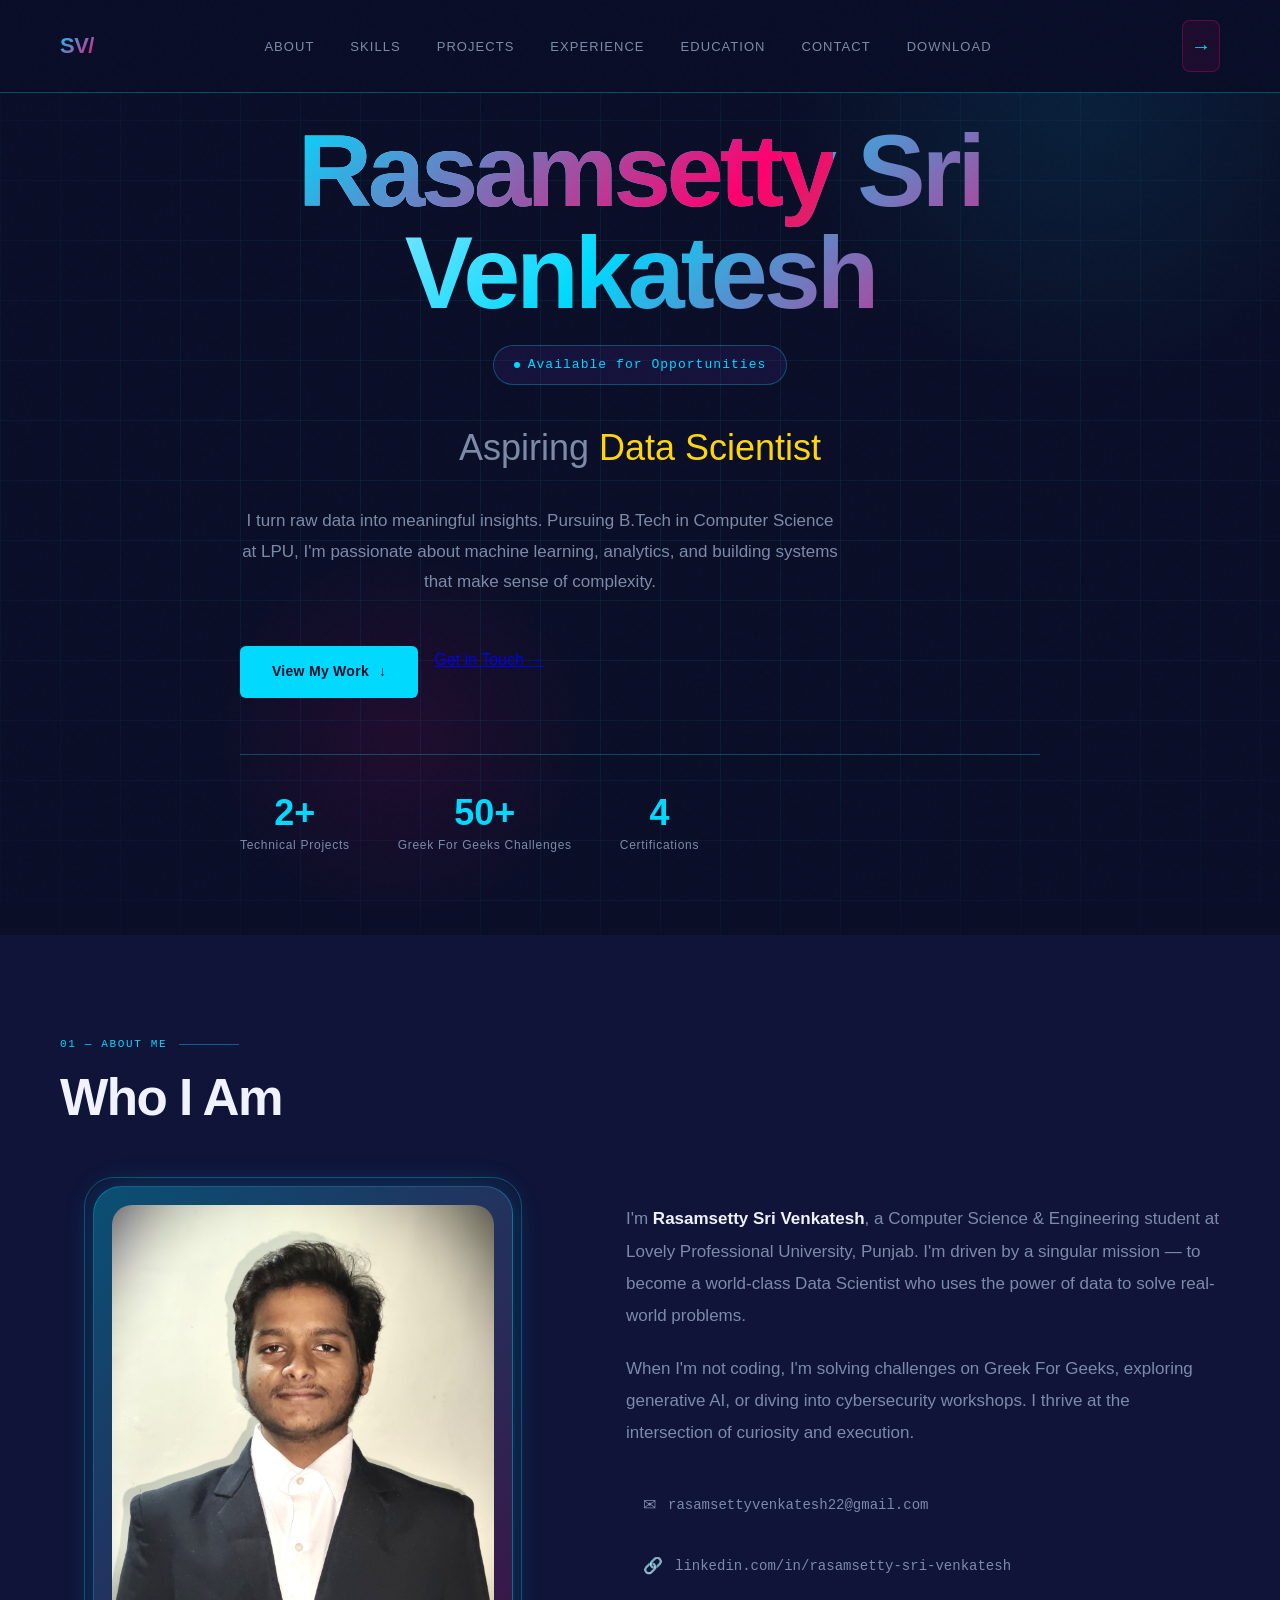
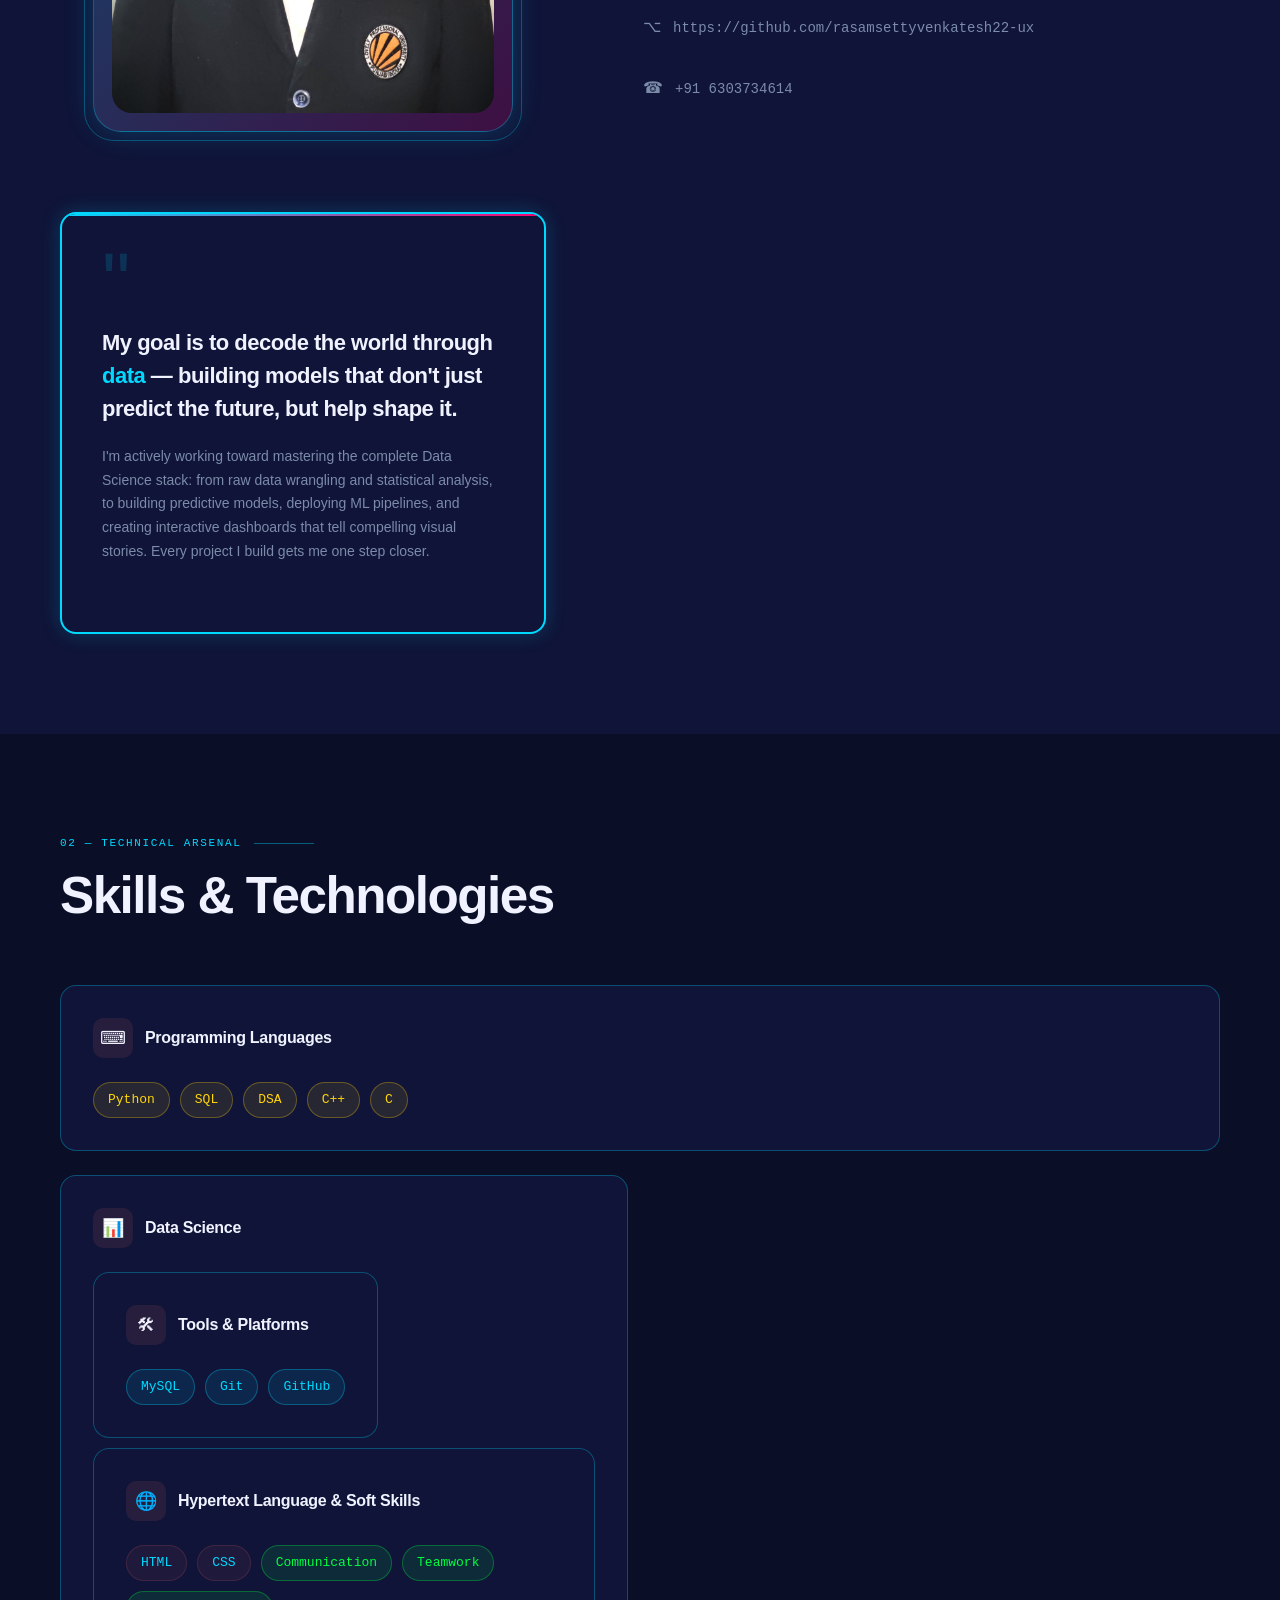
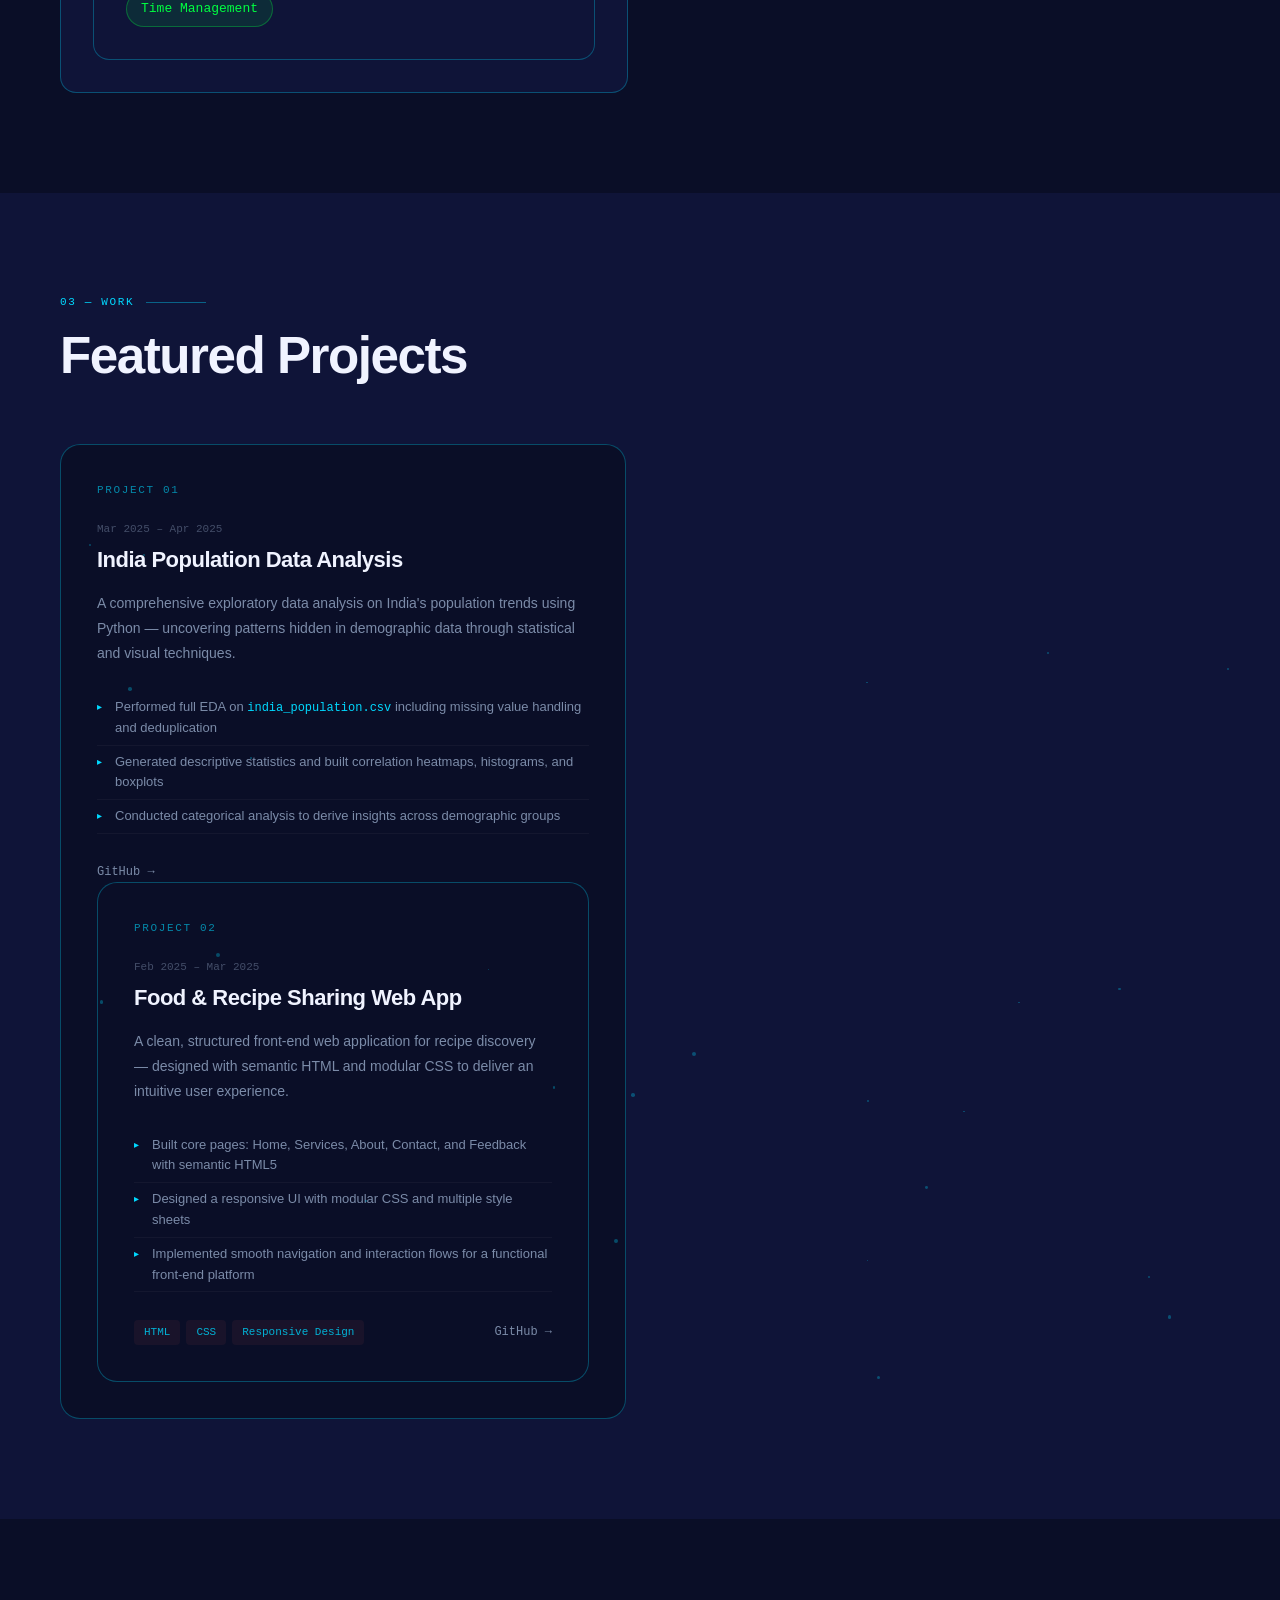
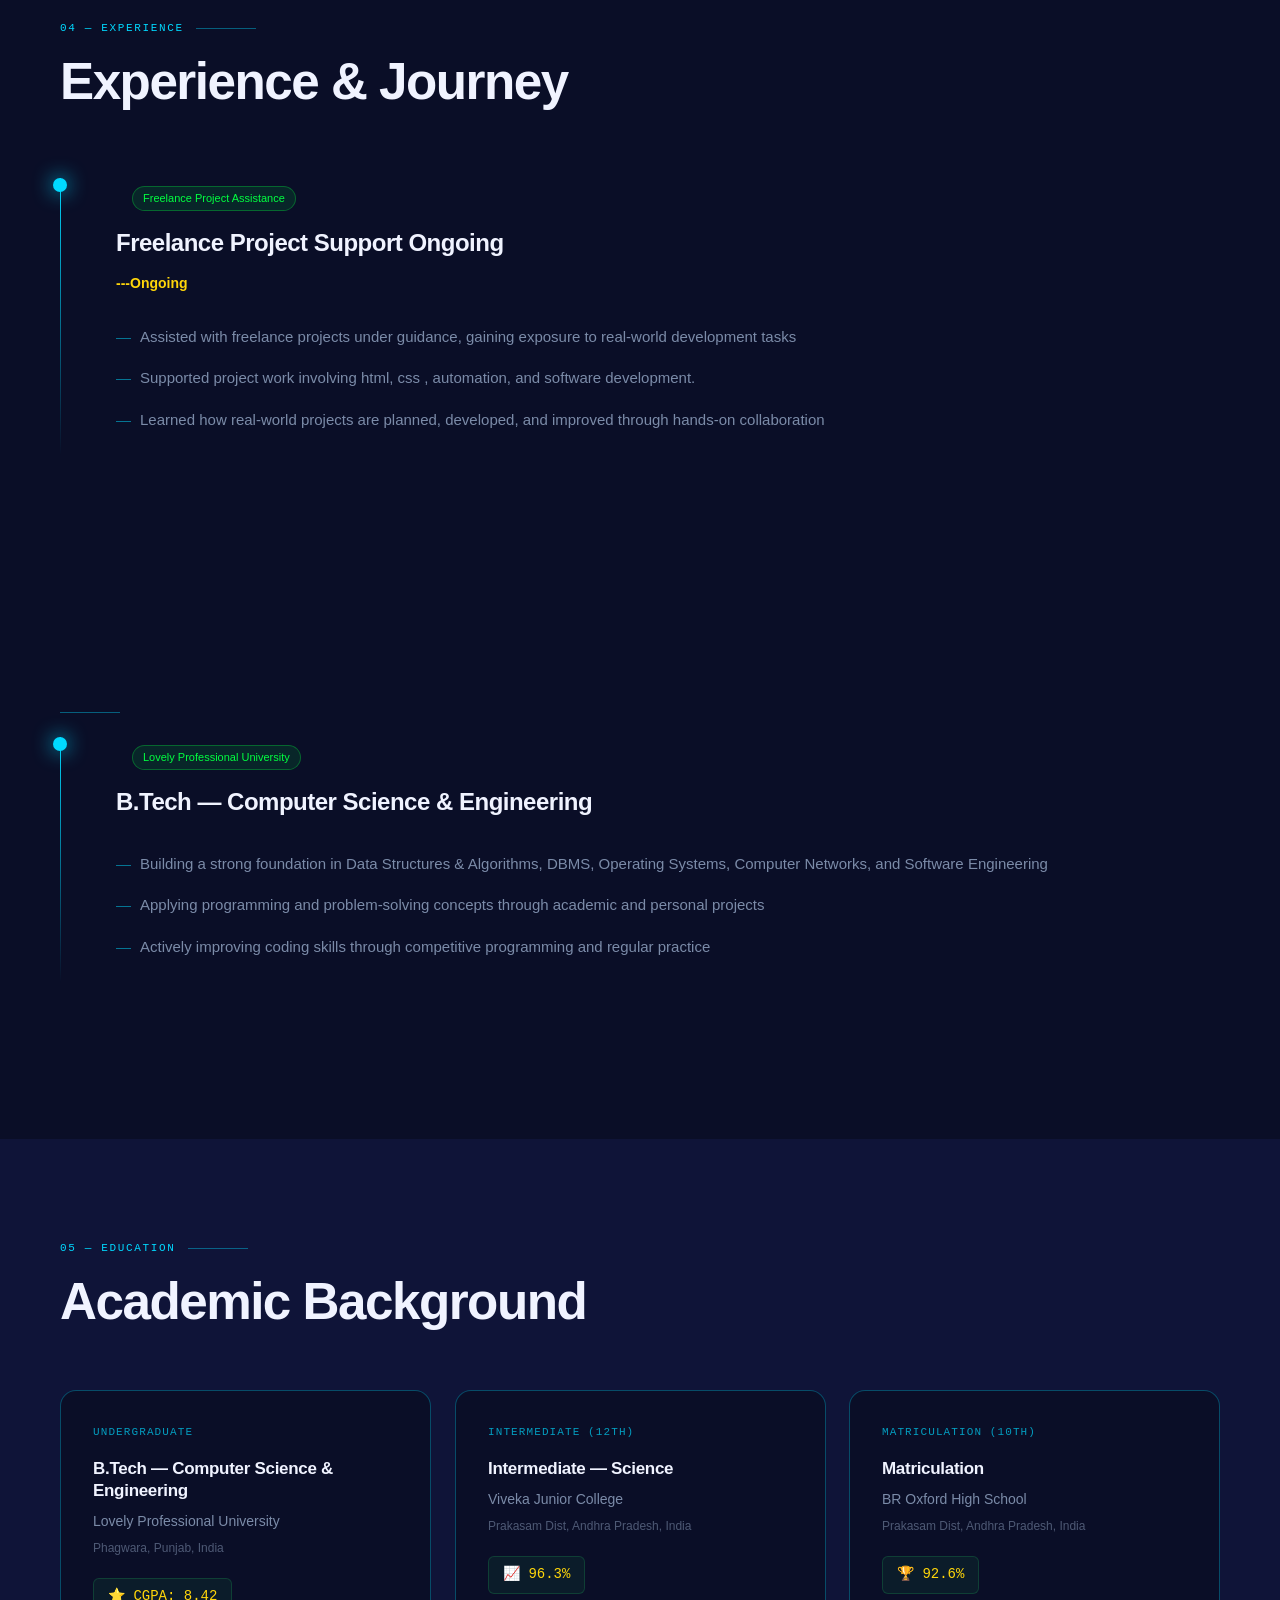
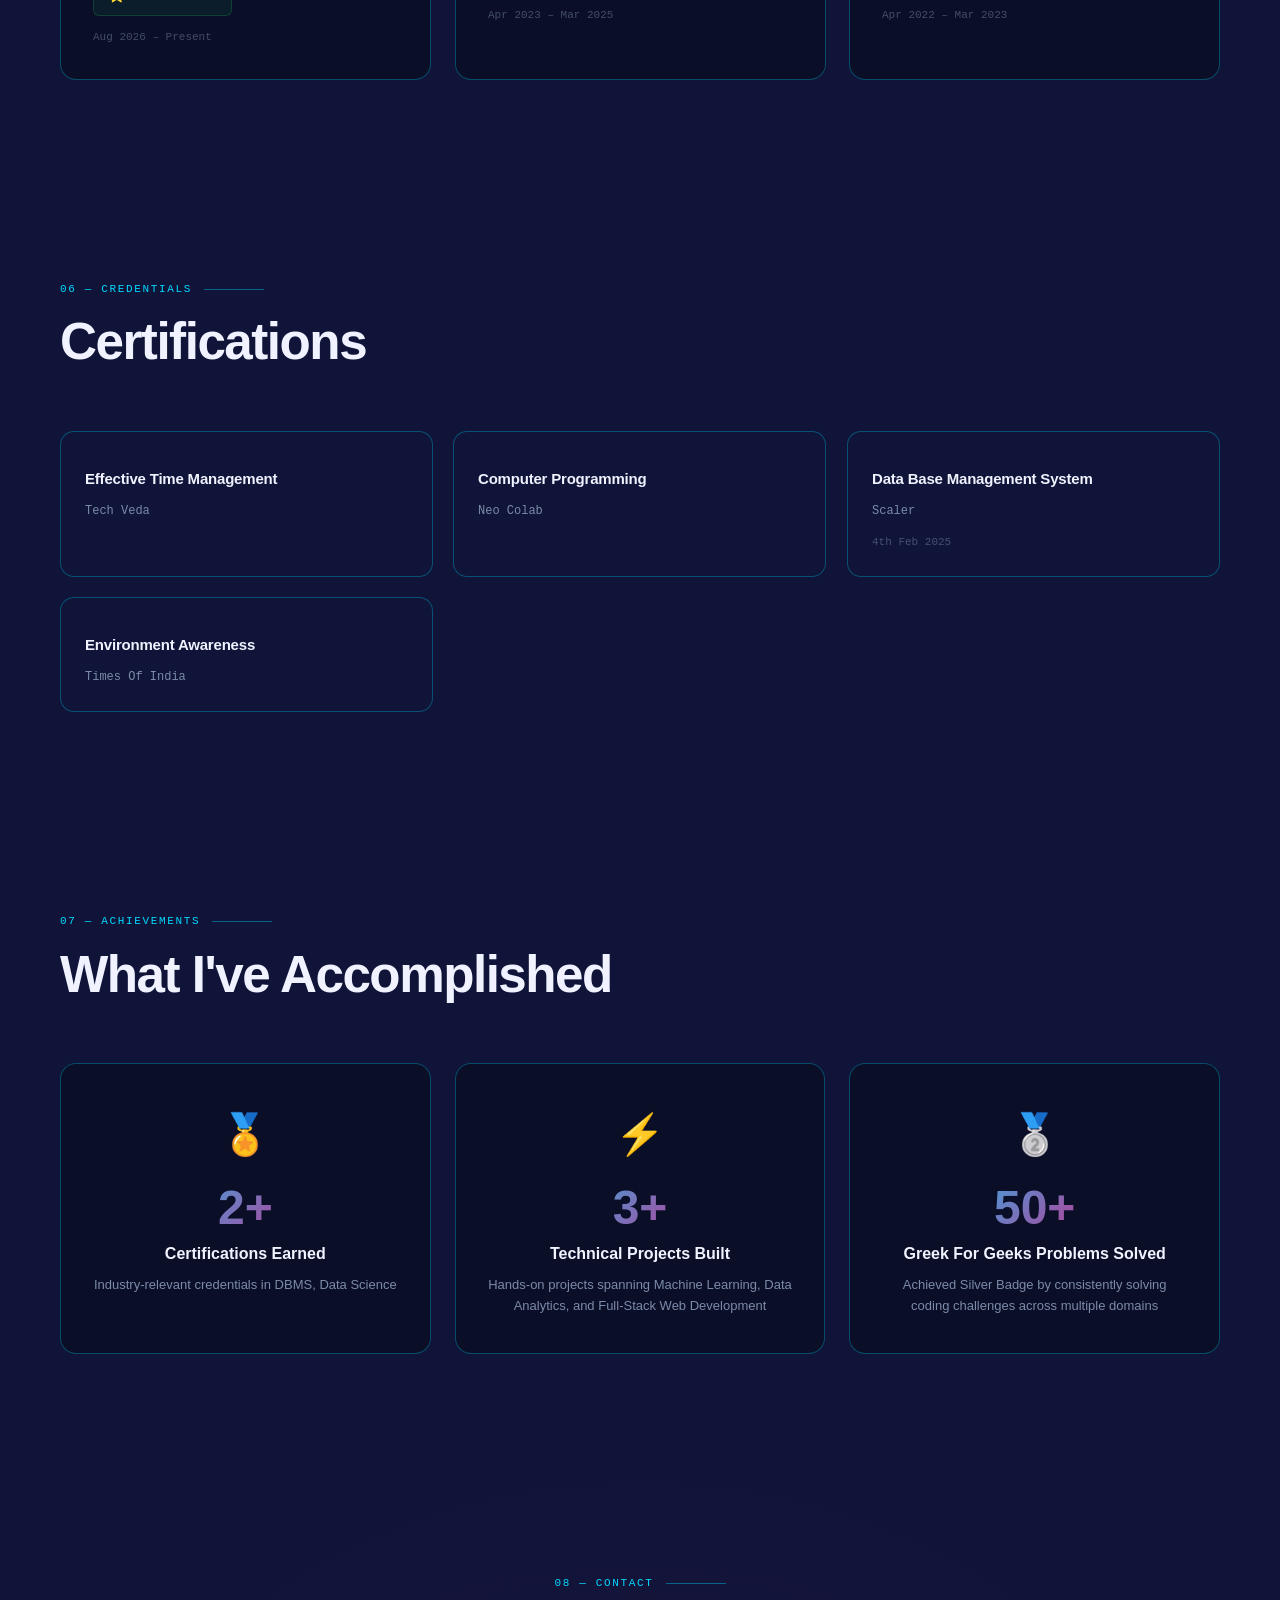
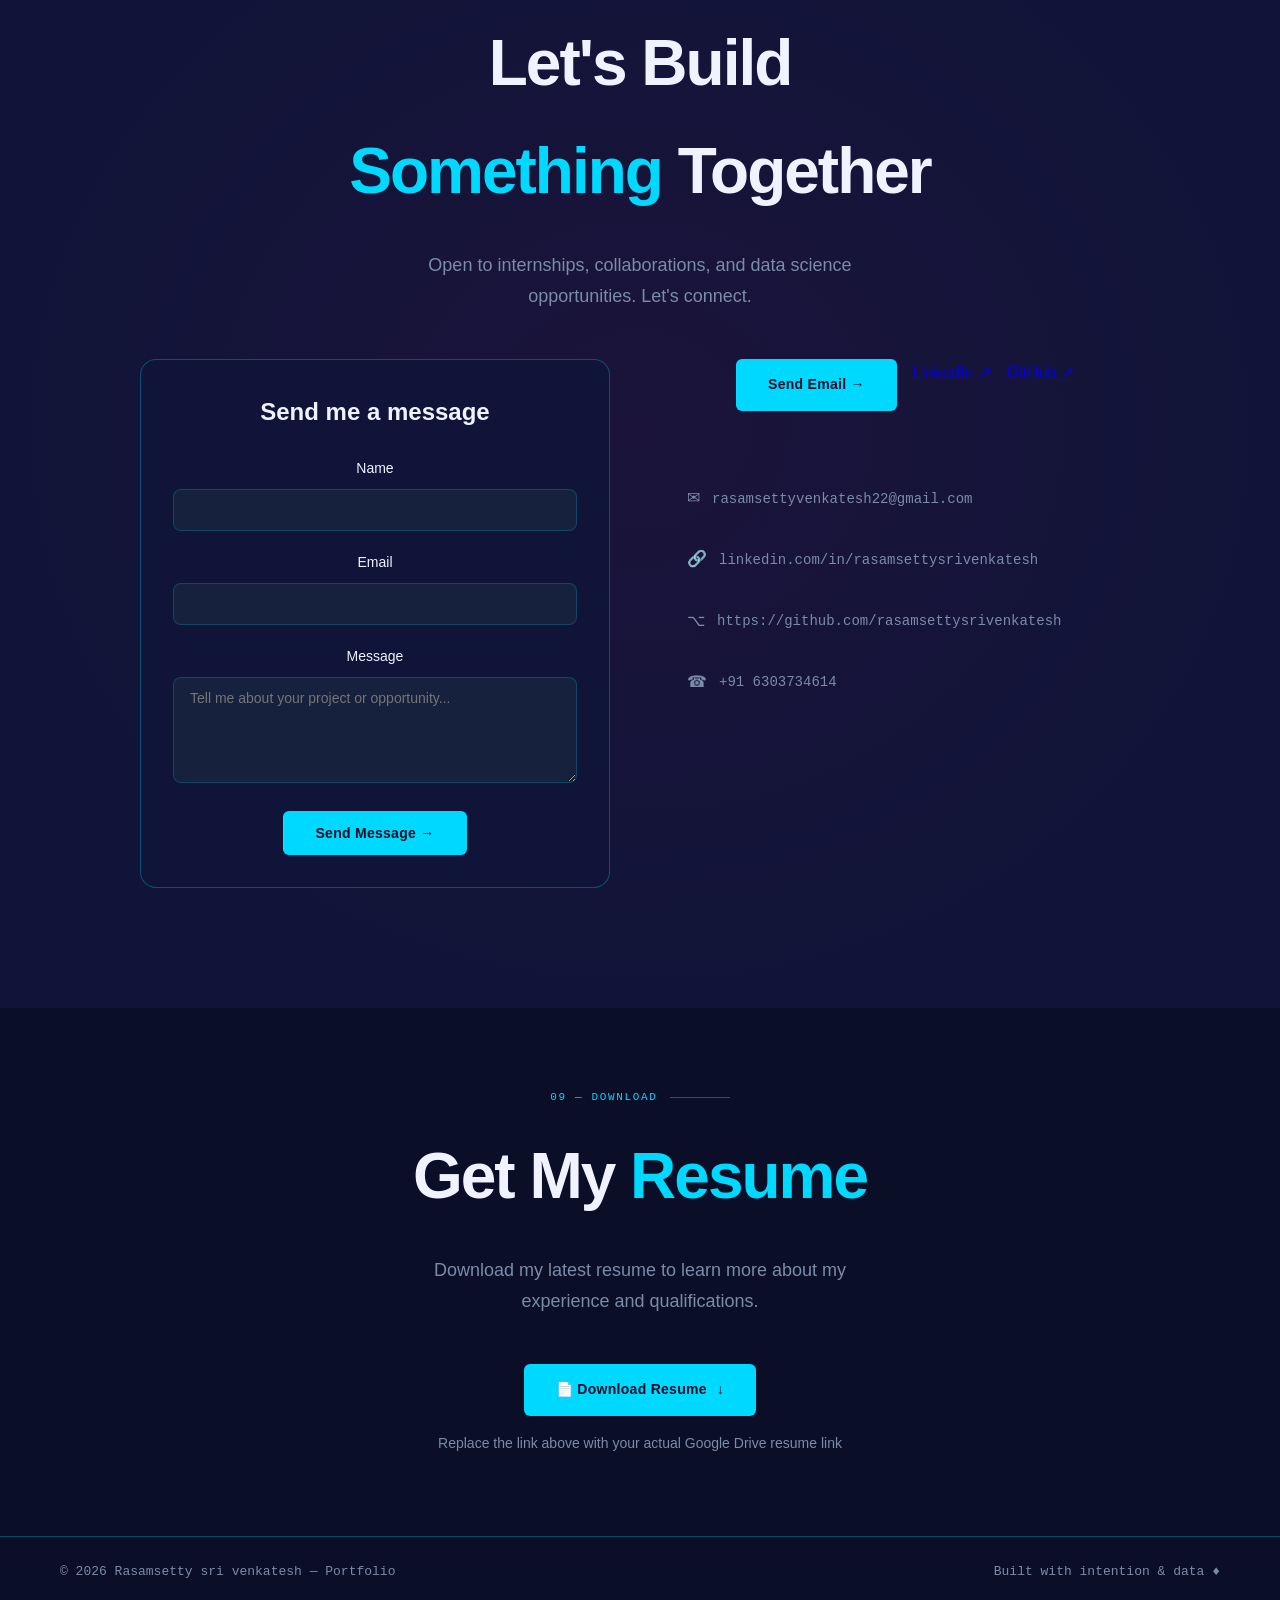
==== commit 00776432: "Update index.html" ====
--- a/index.html
+++ b/index.html
@@ -53,7 +53,7 @@
       <p class="hero-desc">
         I turn raw data into meaningful insights. Pursuing B.Tech in Computer Science at LPU,
         I'm passionate about machine learning, analytics, and building systems that make sense of complexity.
-        Every dataset is a puzzle — I live for solving them.
+       
       </p>
 
       <div class="hero-cta">
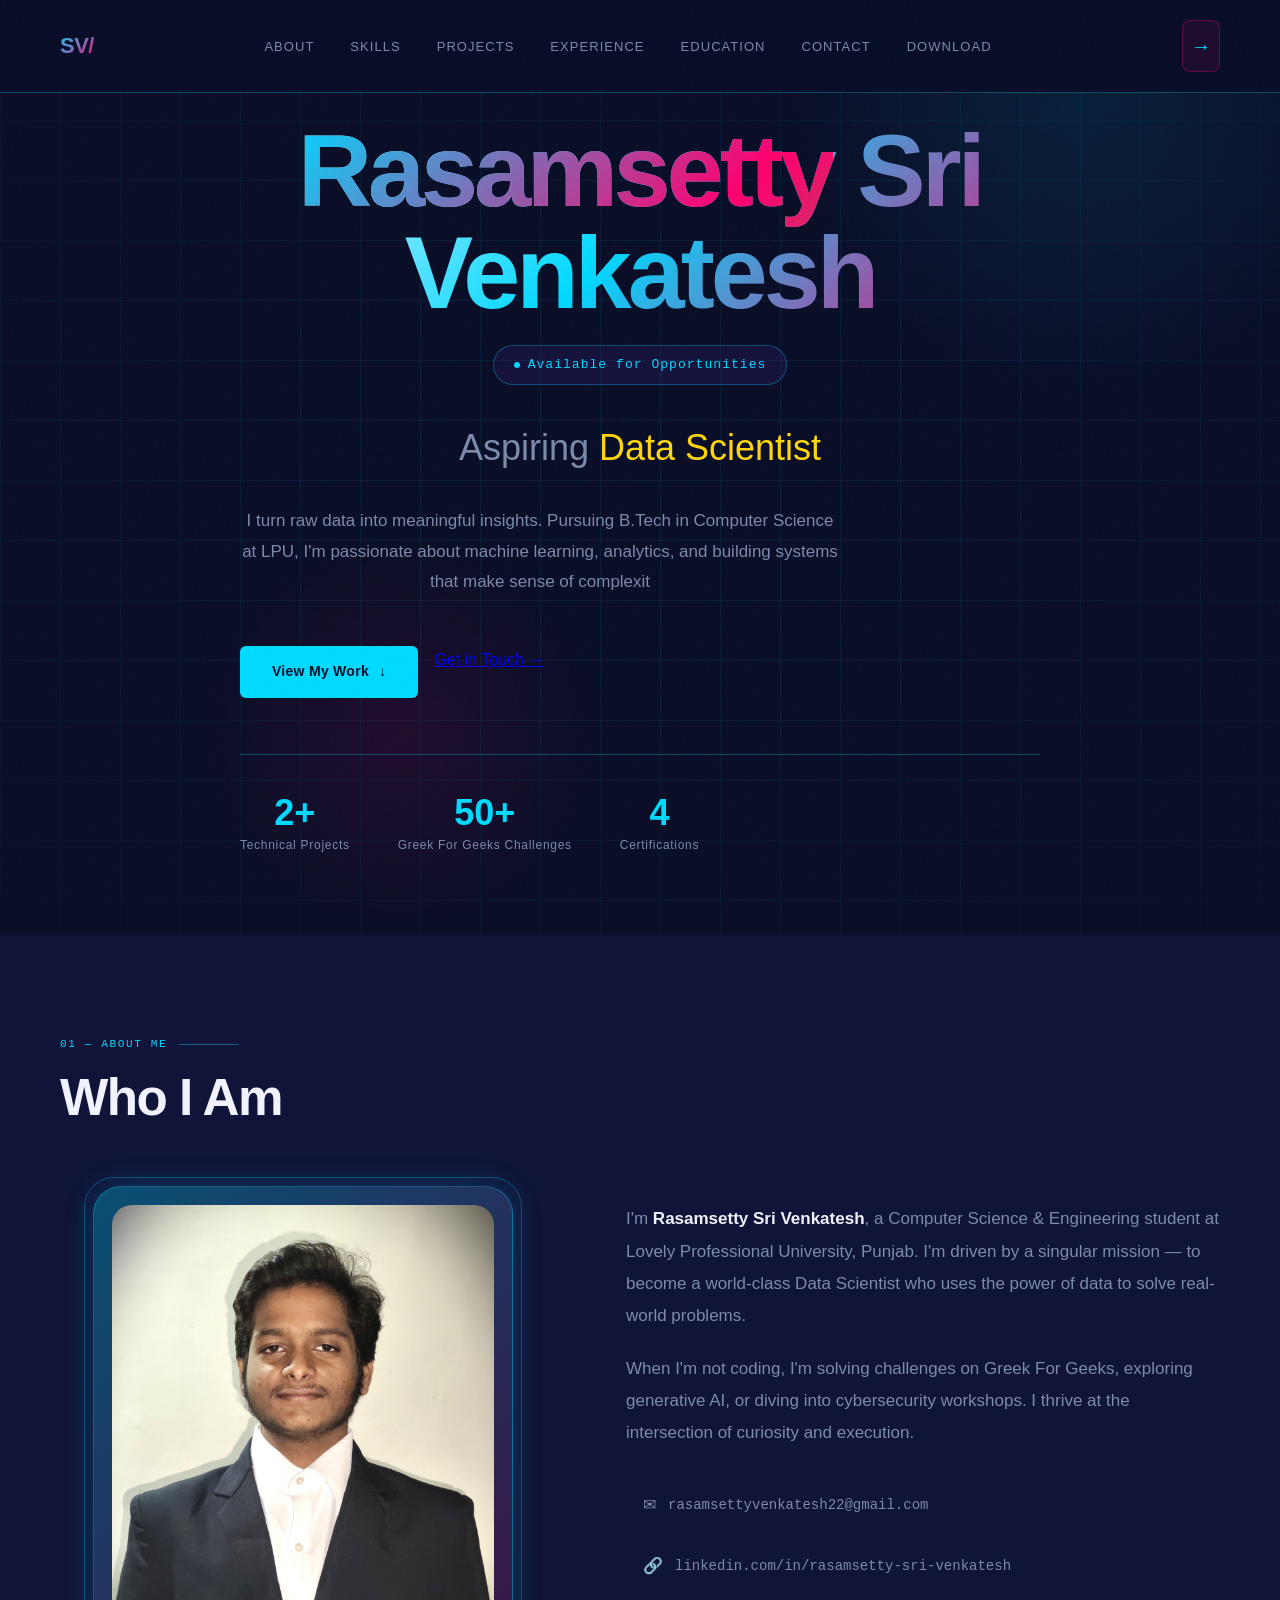
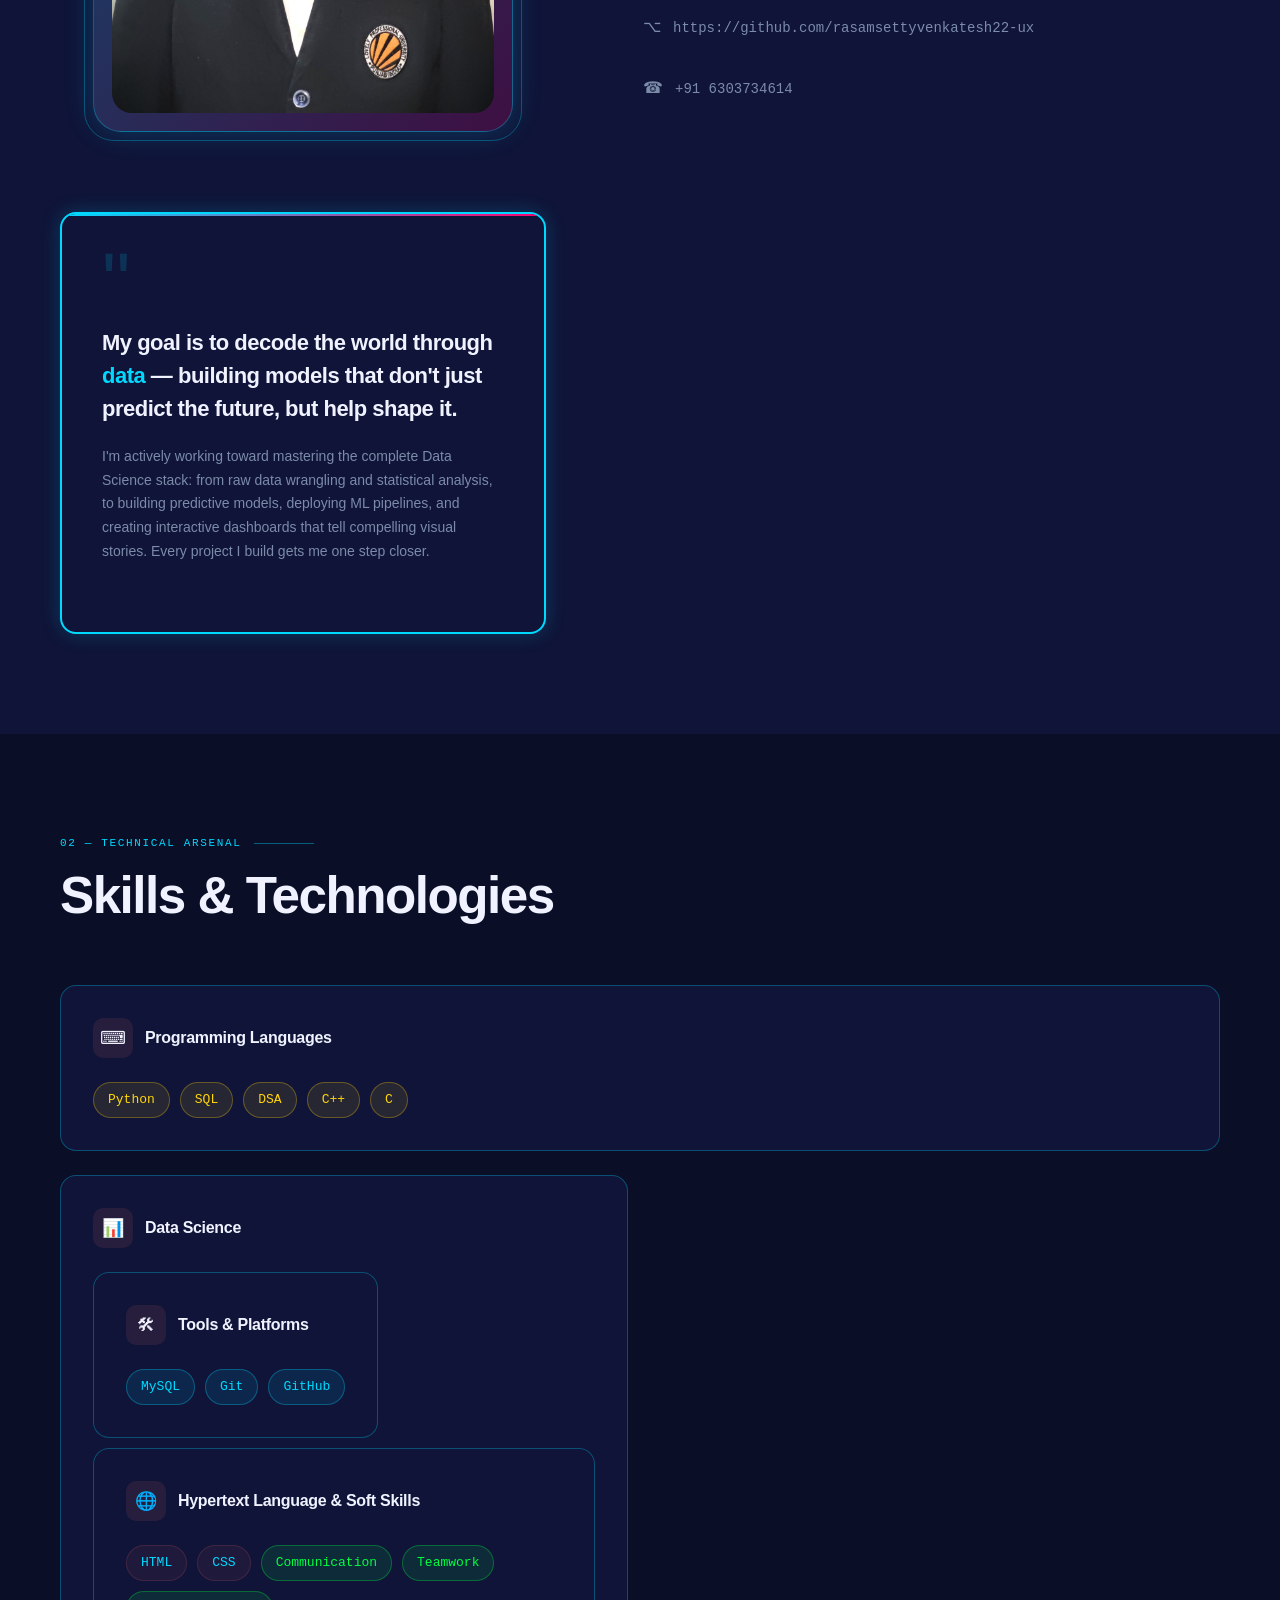
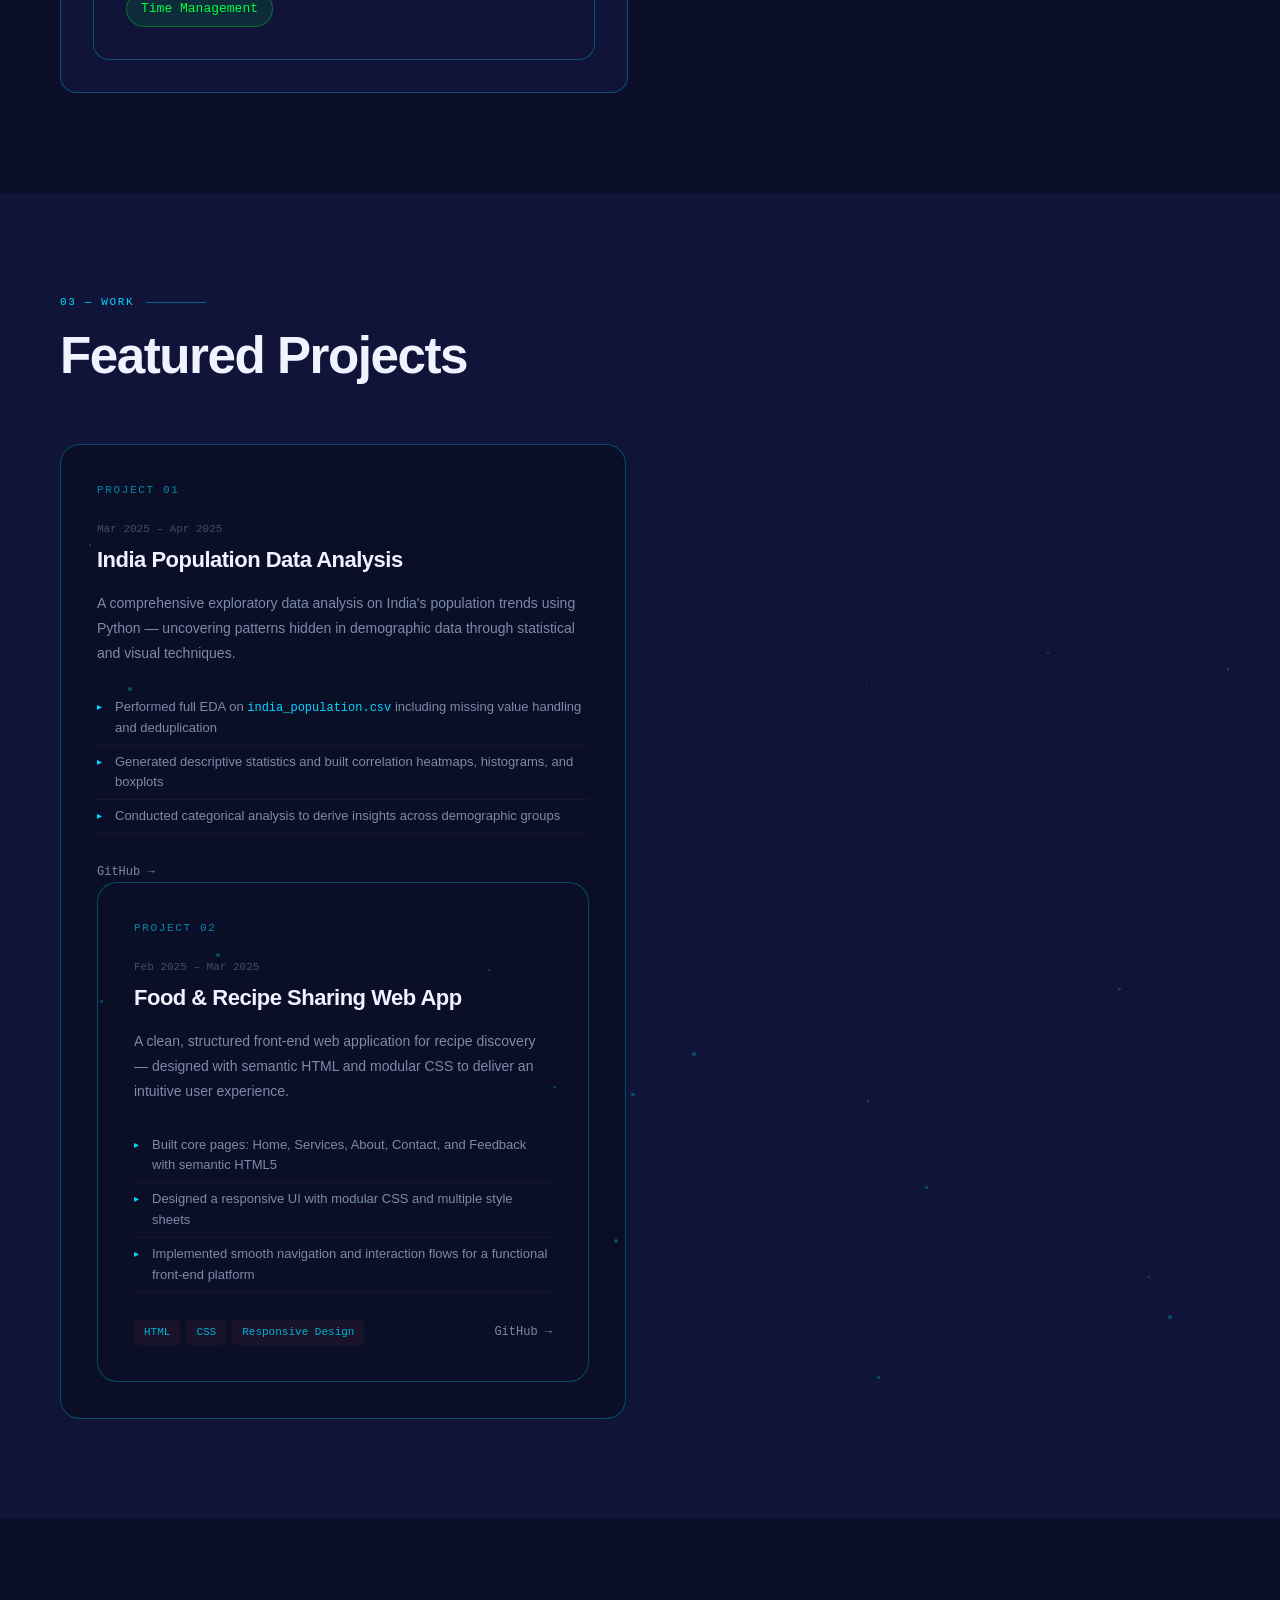
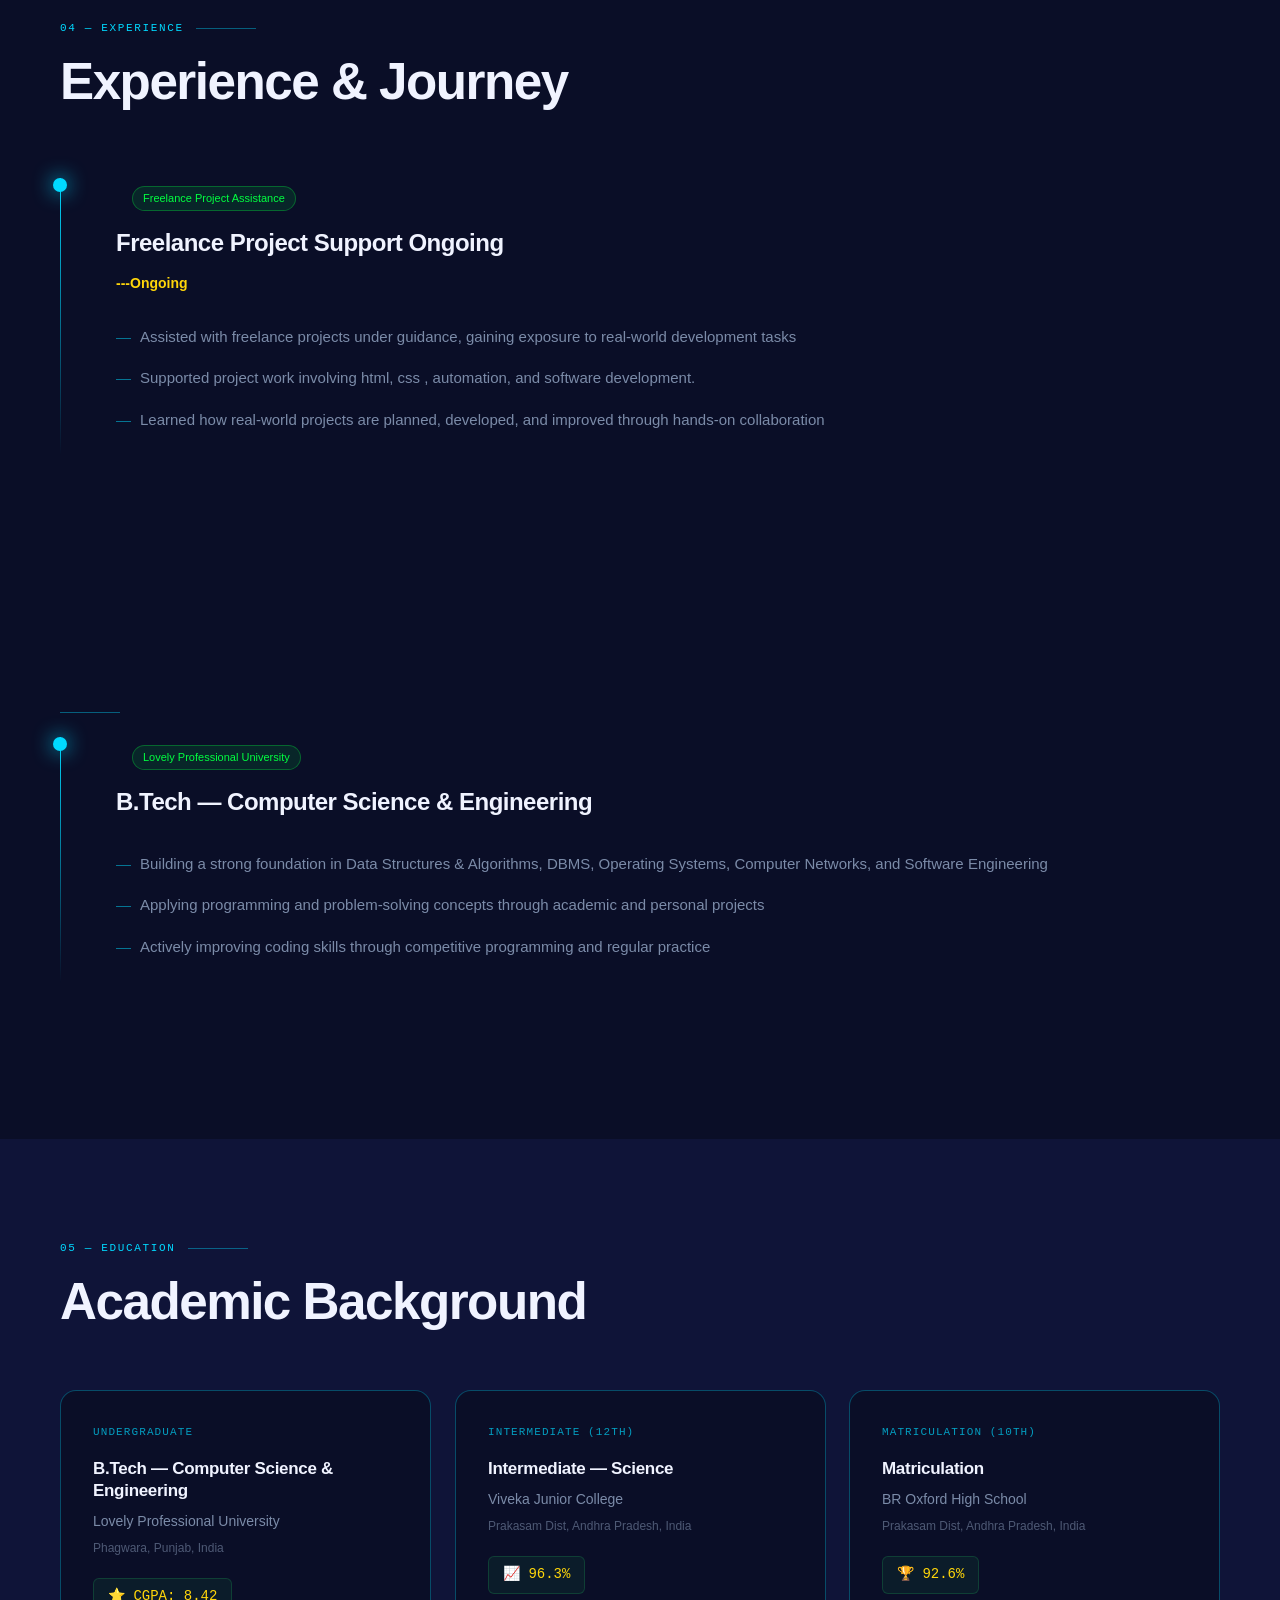
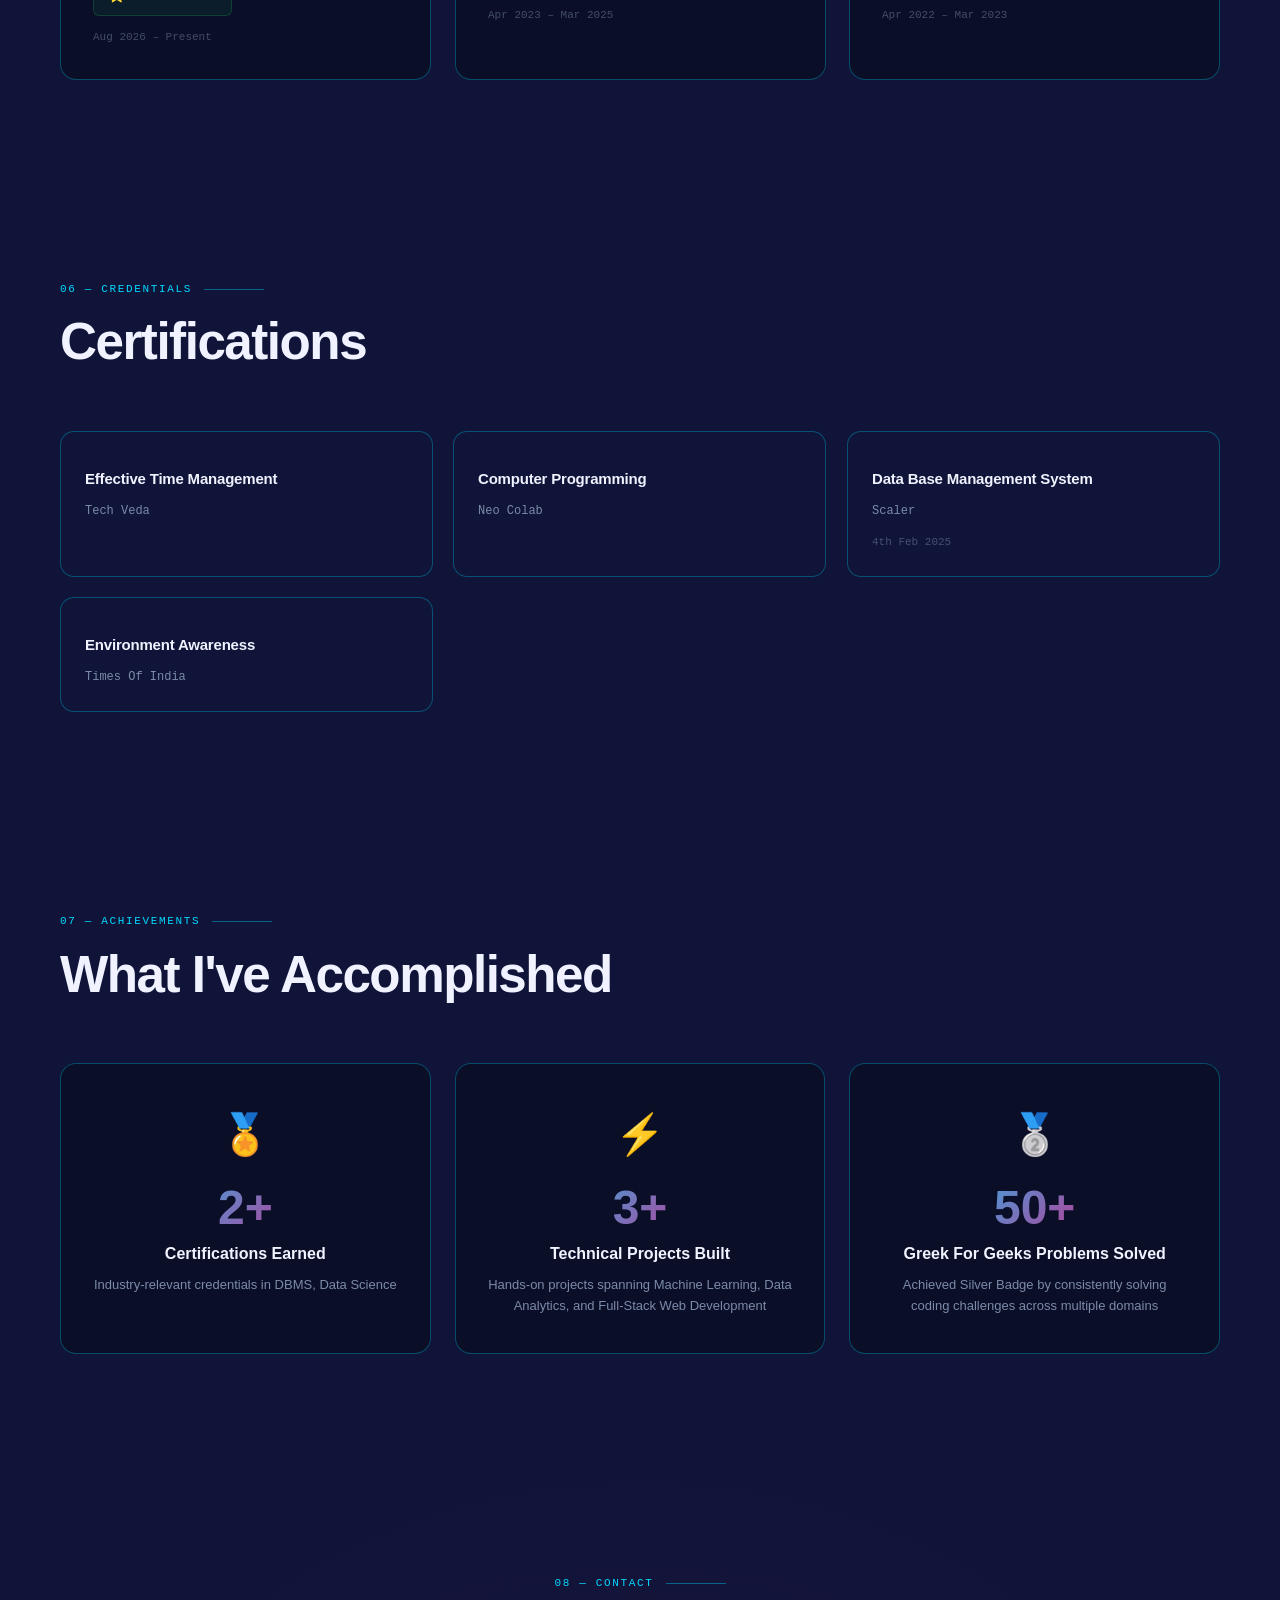
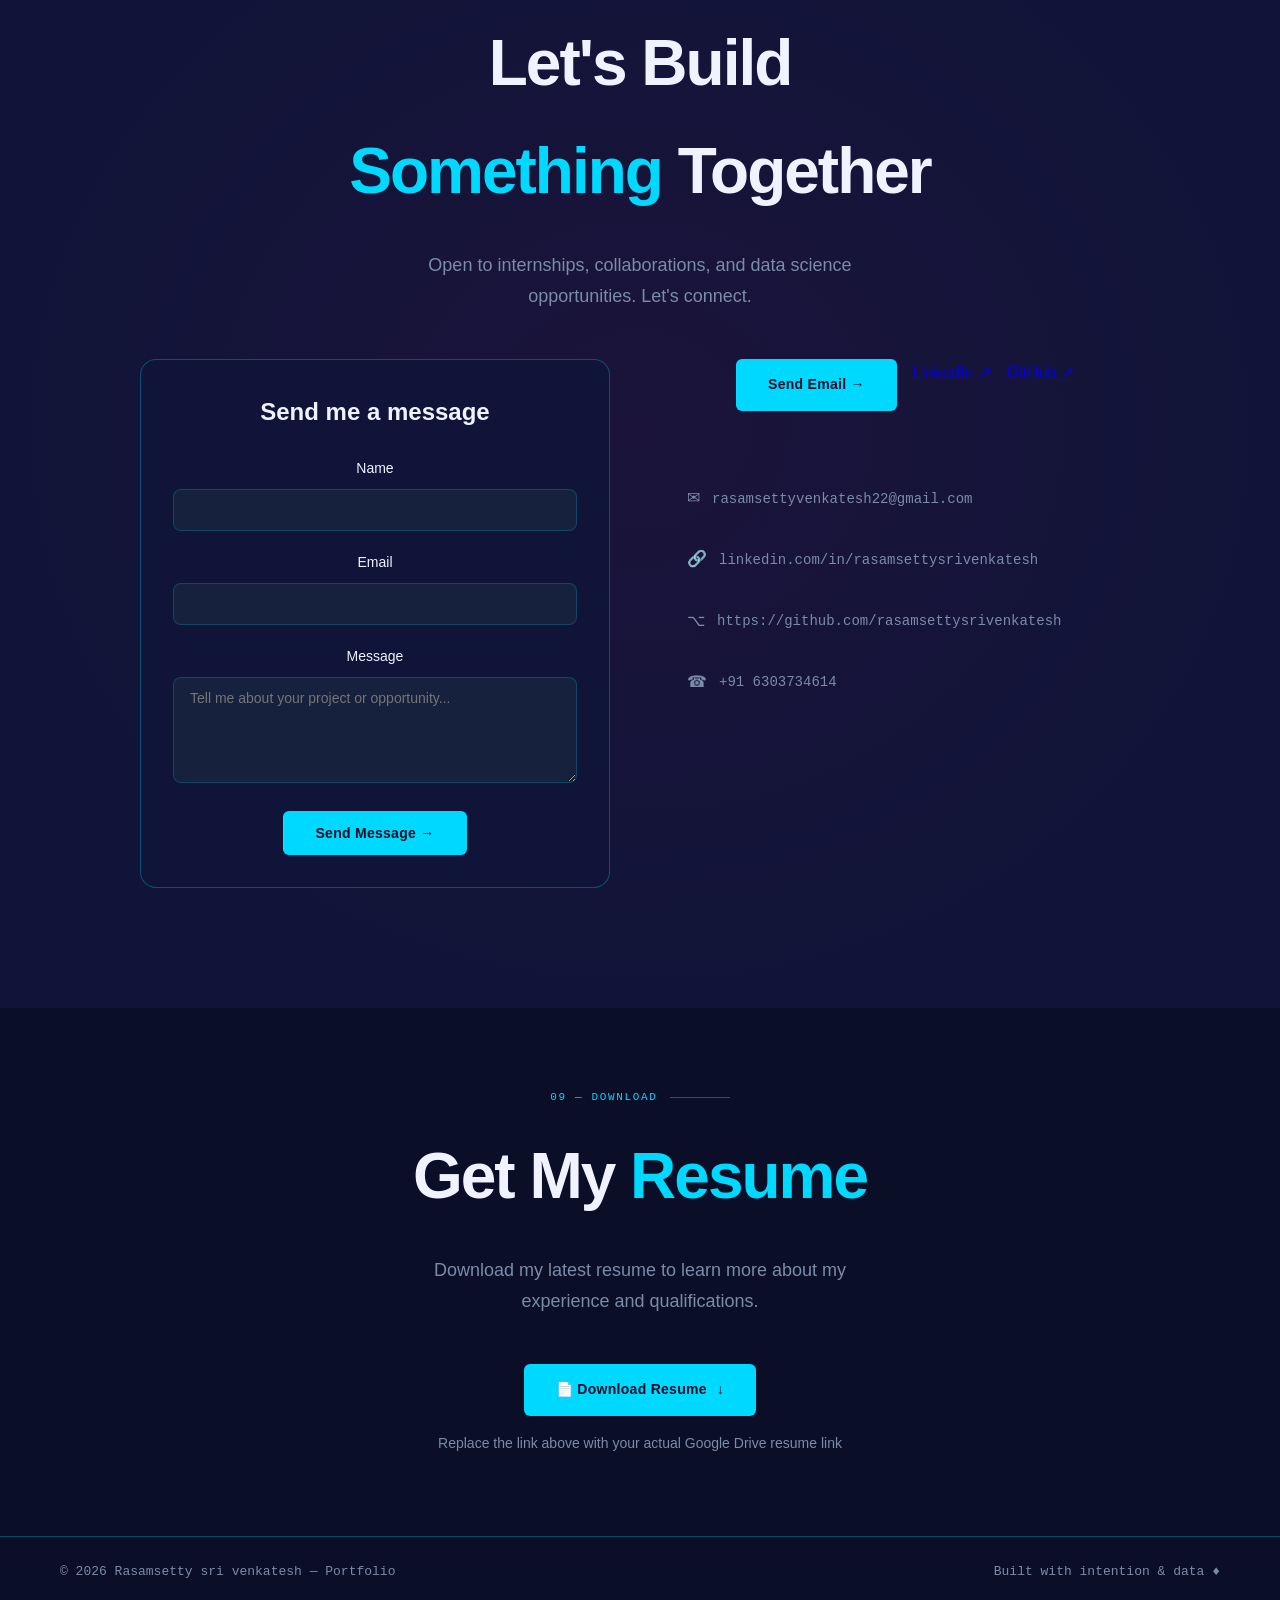
==== commit 4da57029: "Update index.html" ====
--- a/index.html
+++ b/index.html
@@ -52,7 +52,7 @@
 
       <p class="hero-desc">
         I turn raw data into meaningful insights. Pursuing B.Tech in Computer Science at LPU,
-        I'm passionate about machine learning, analytics, and building systems that make sense of complexity.
+        I'm passionate about machine learning, analytics, and building systems that make sense of complexit
        
       </p>
 
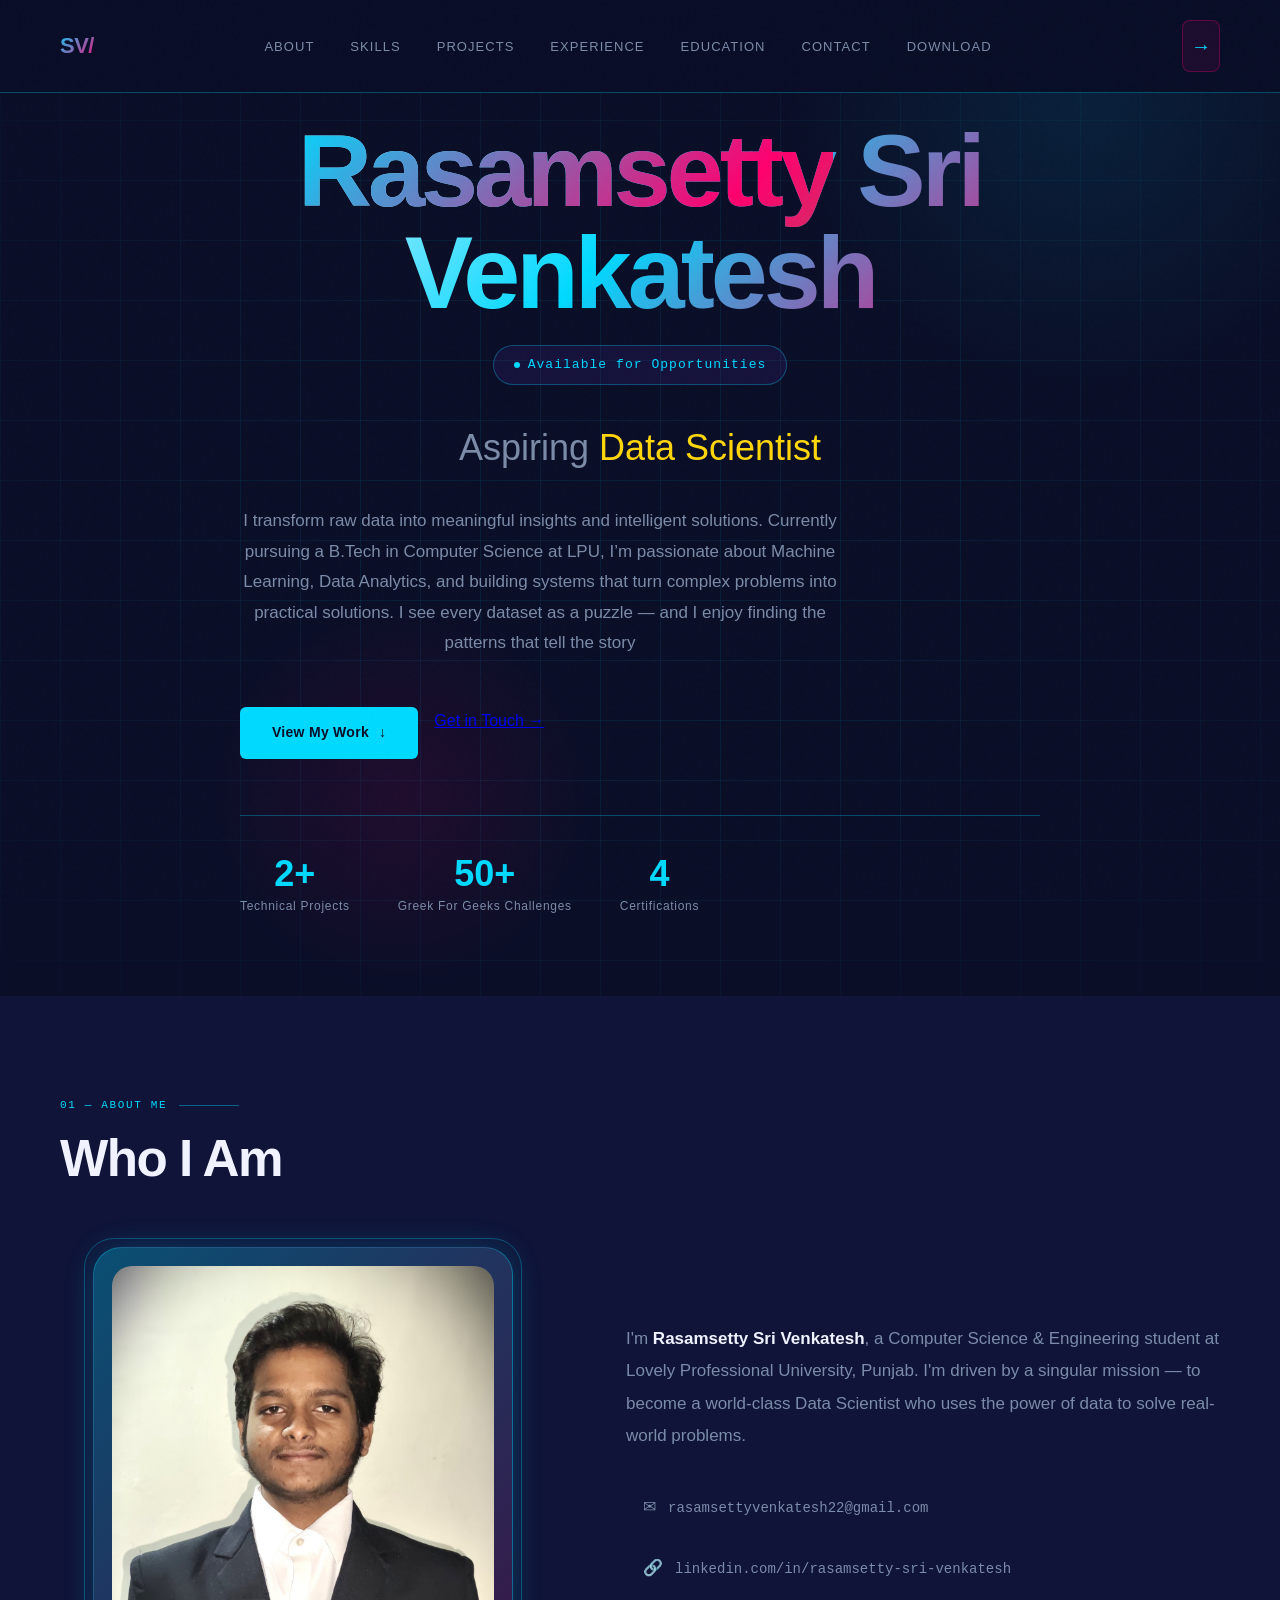
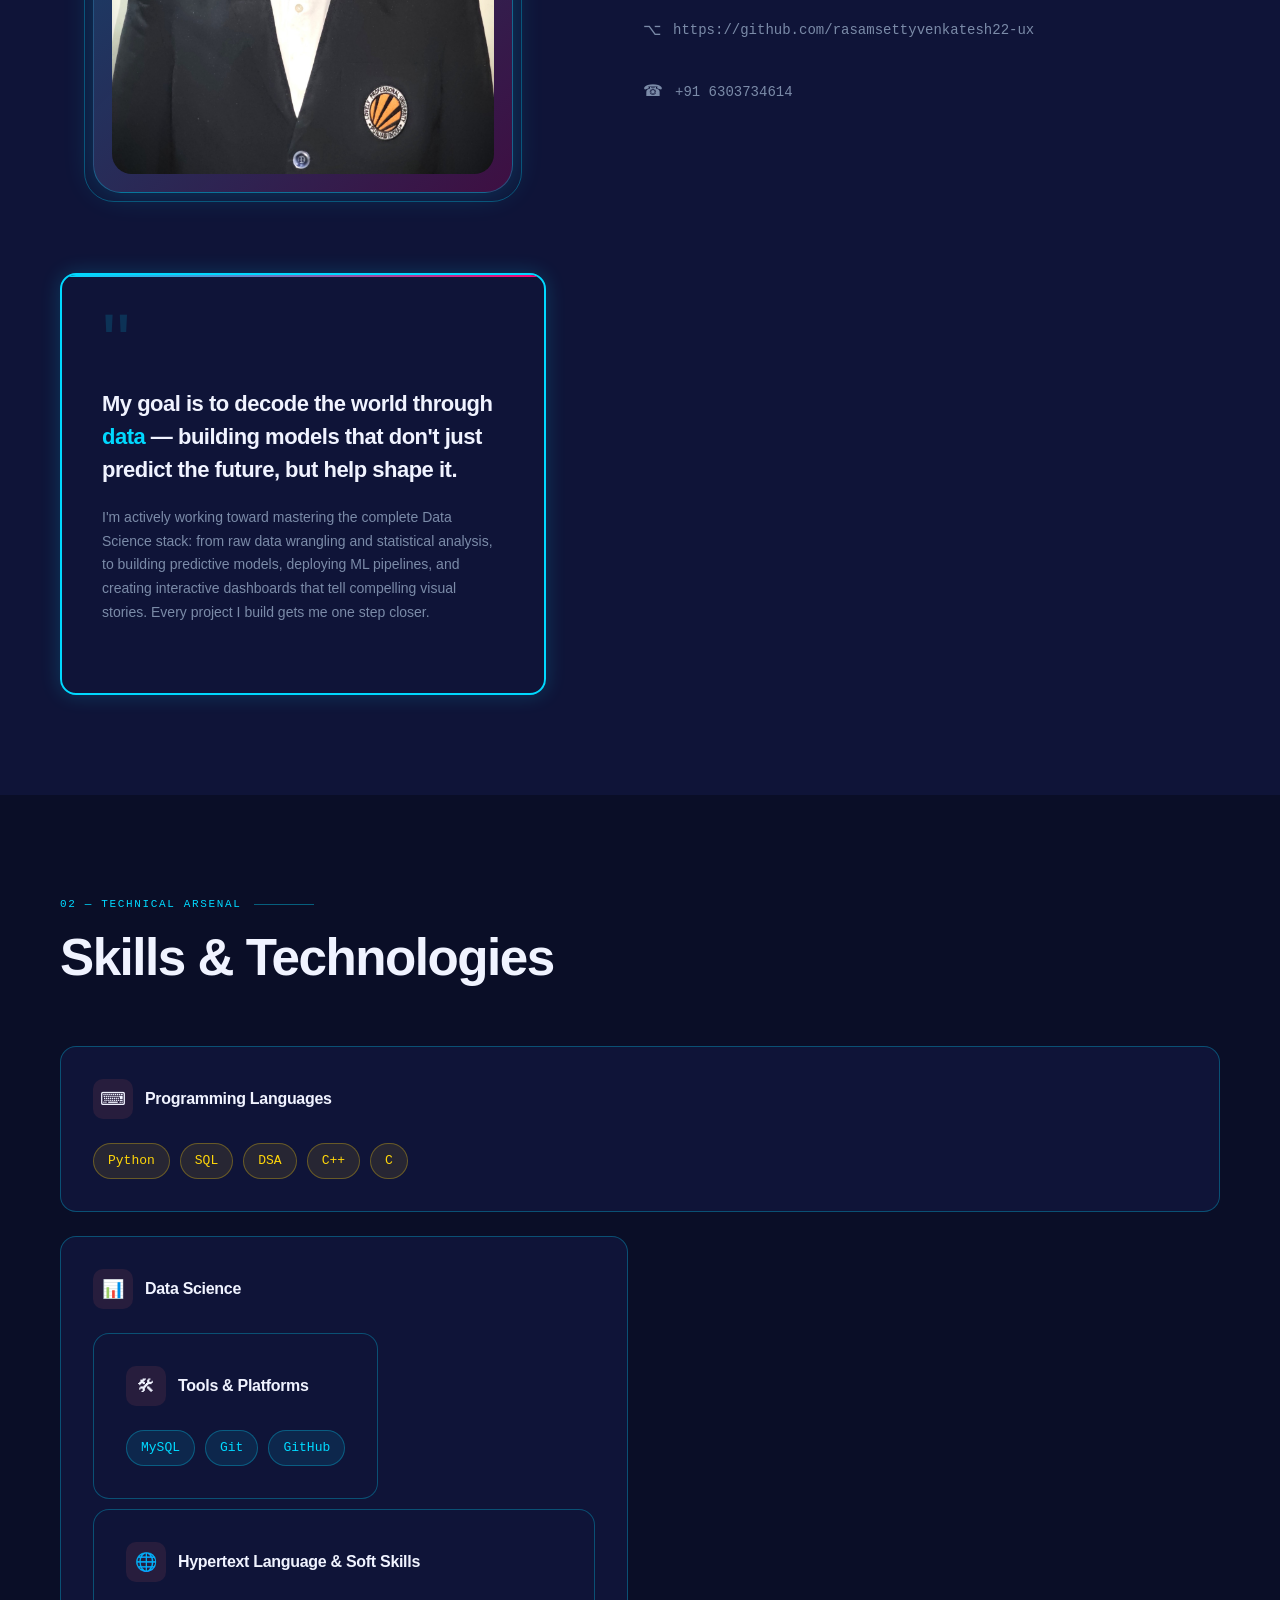
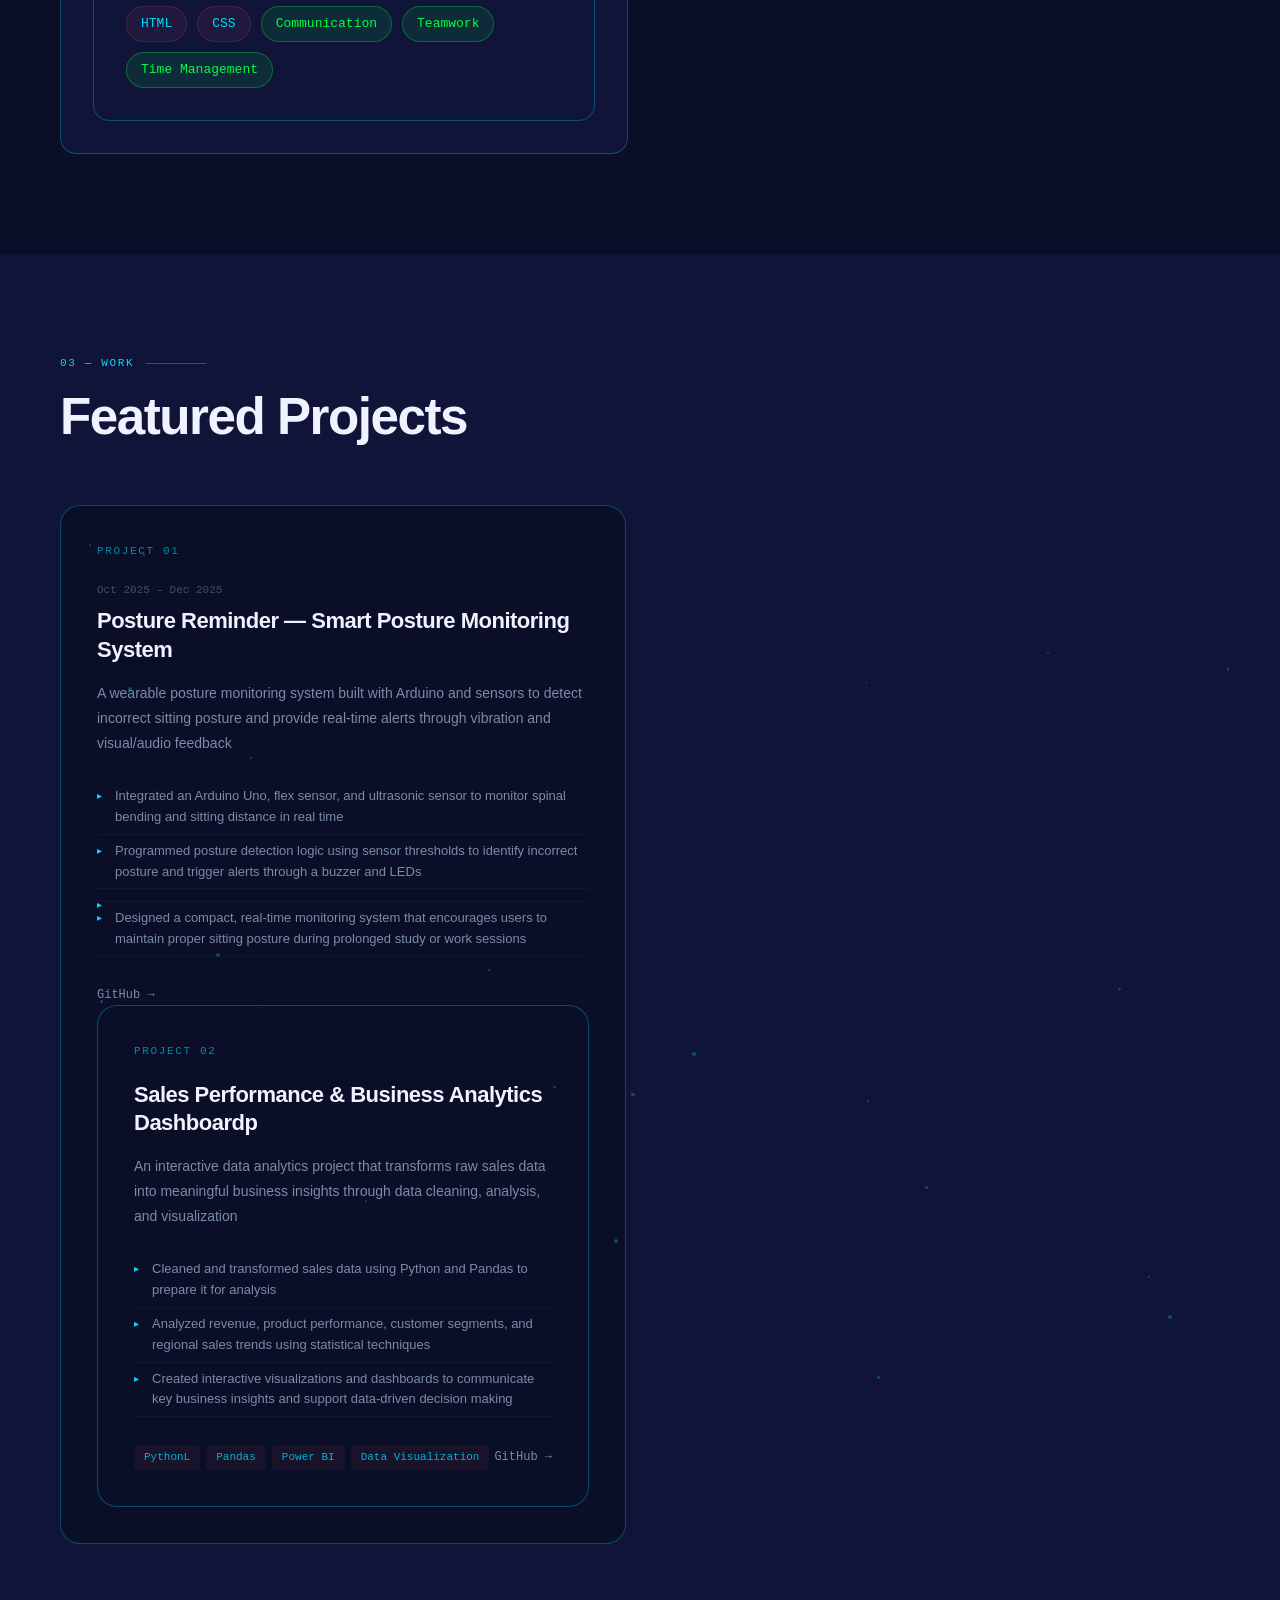
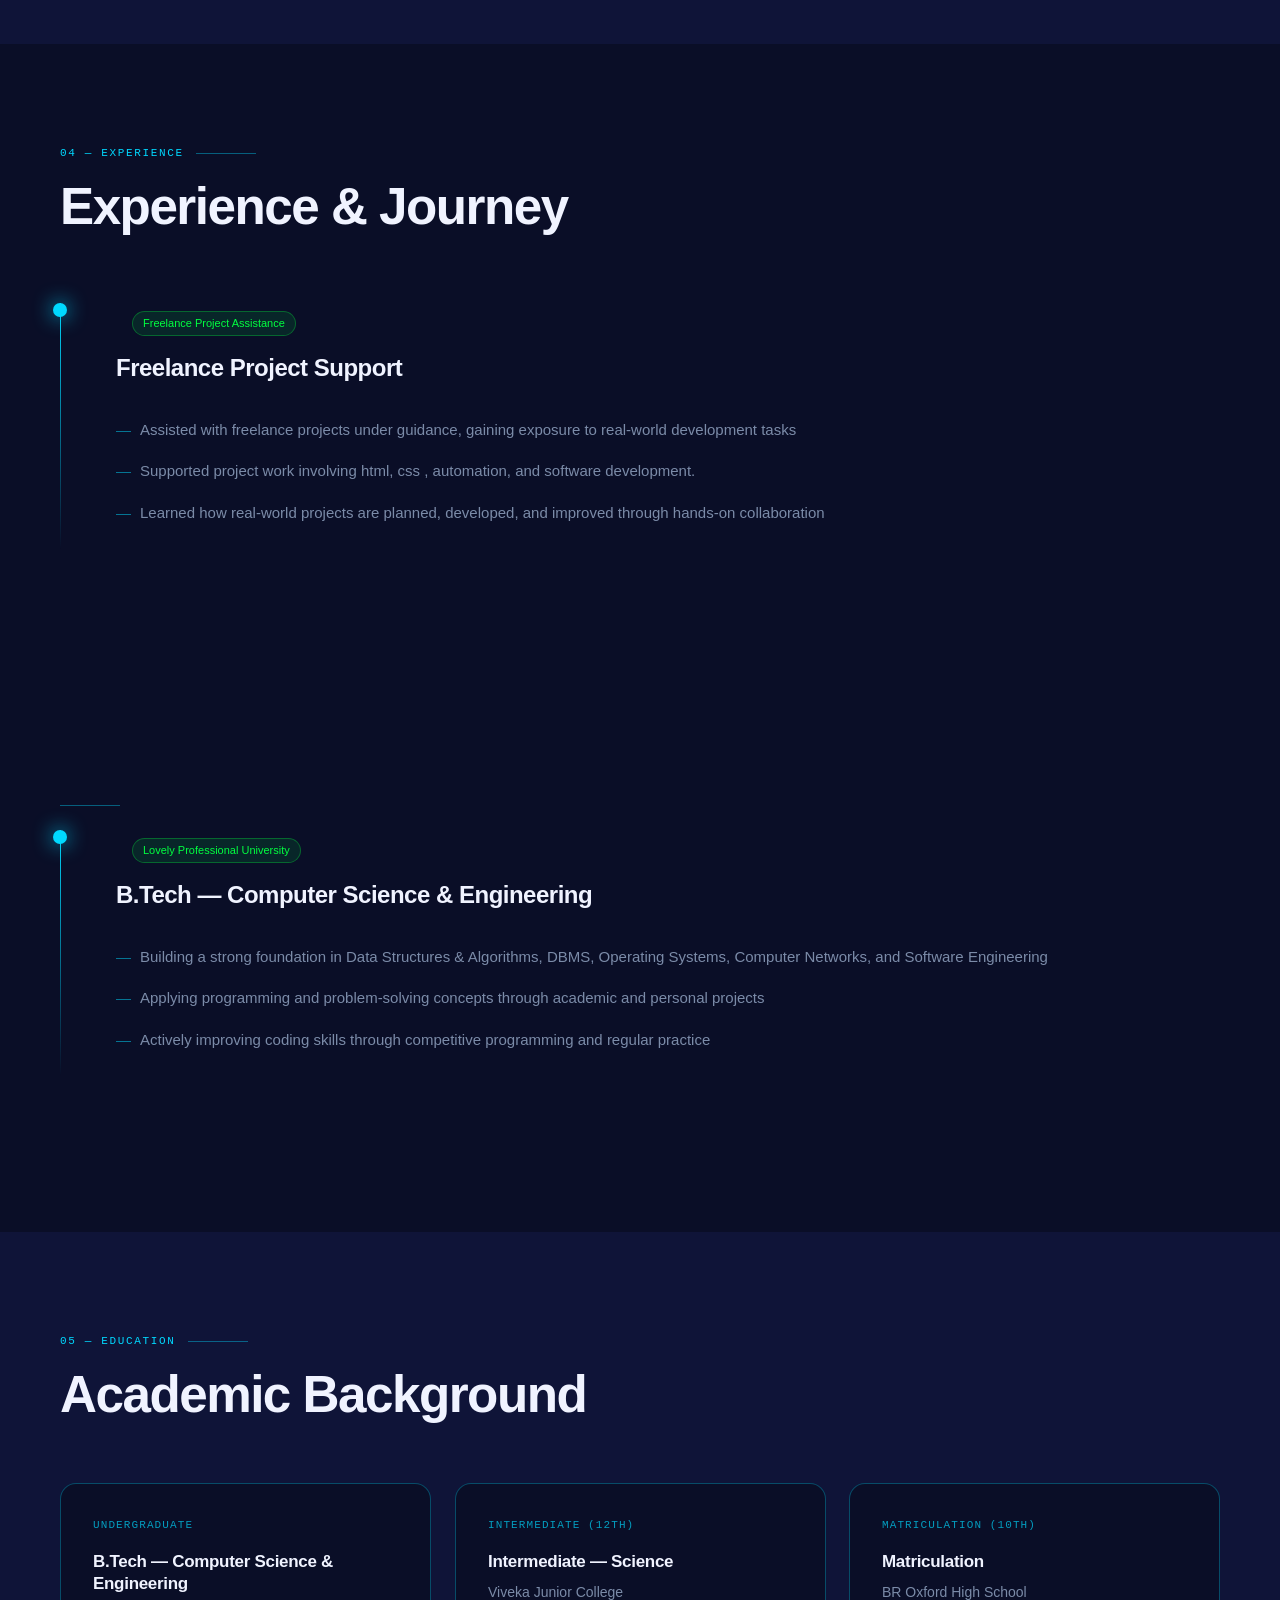
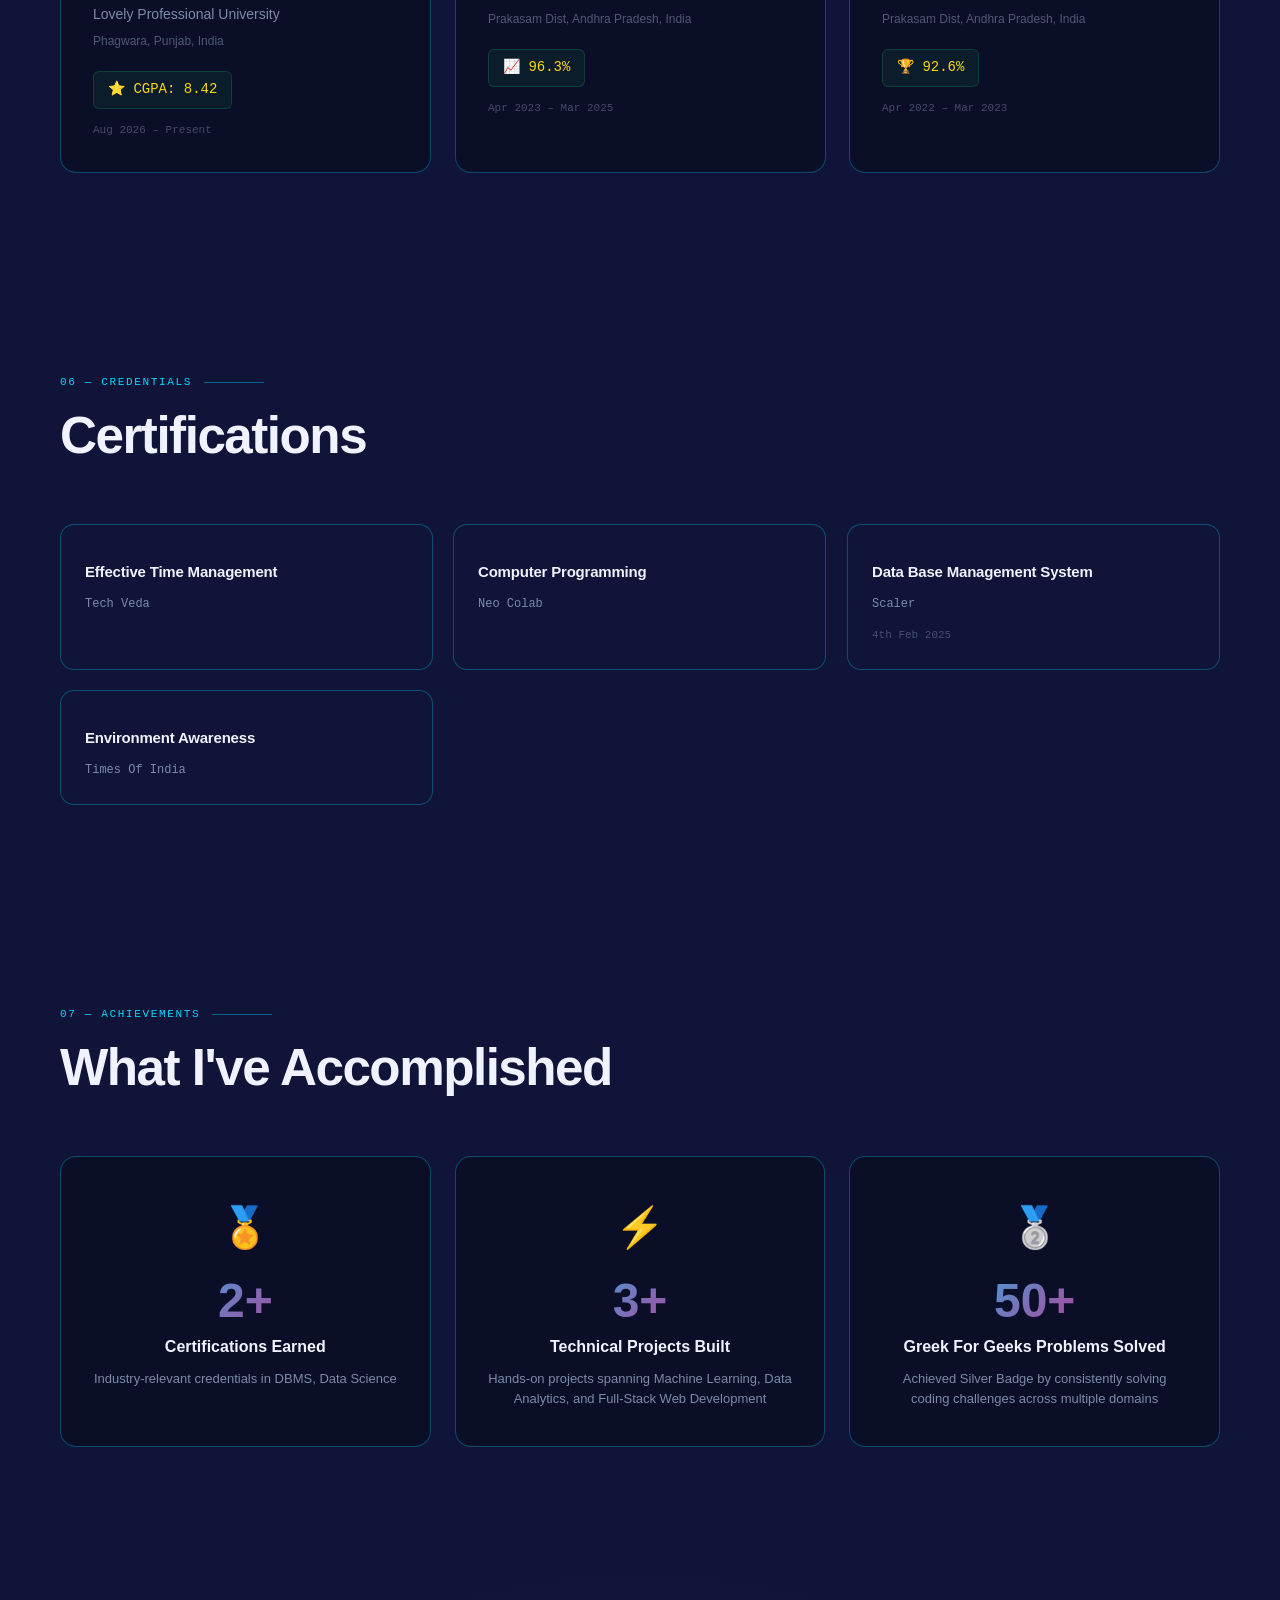
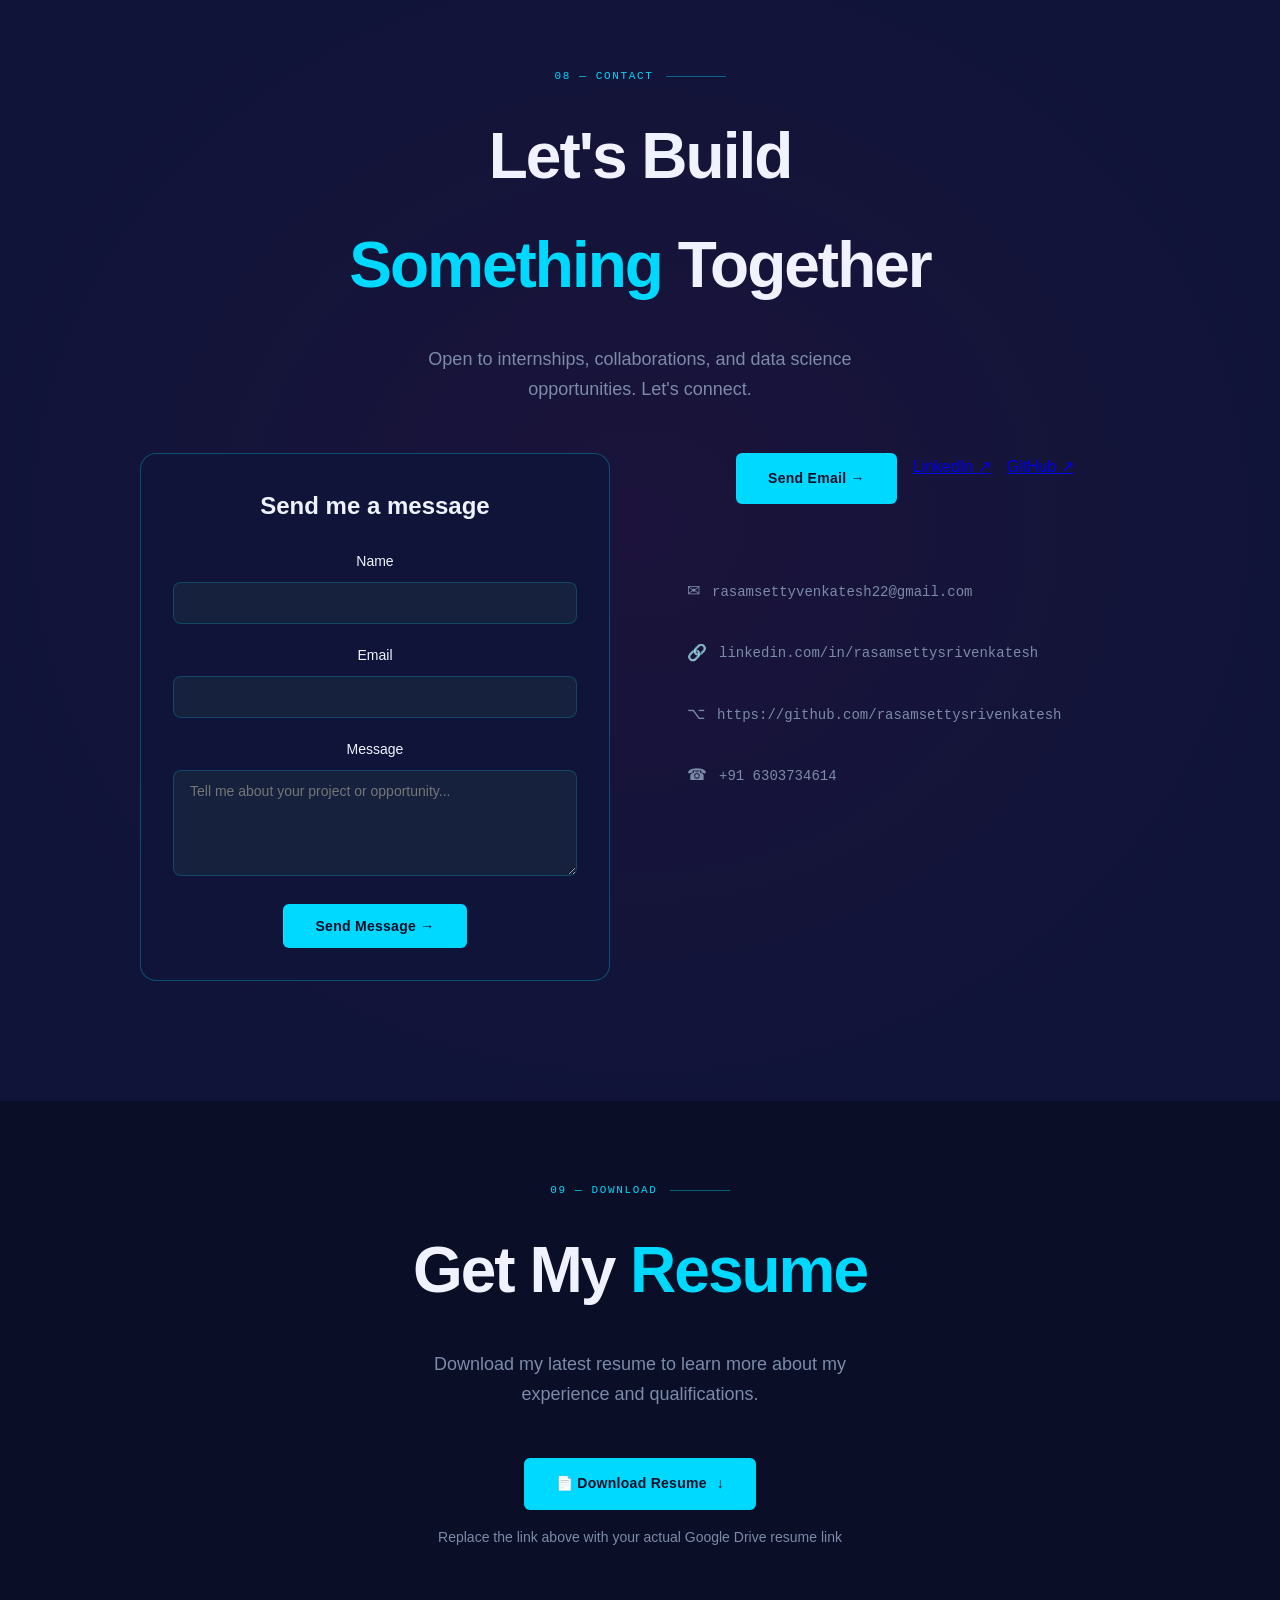
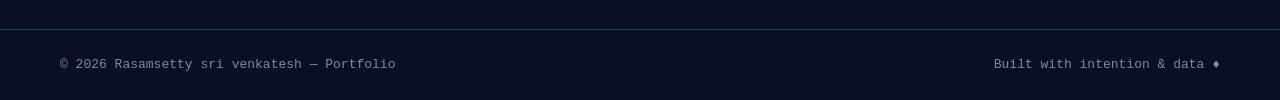
==== commit 0d85dc16: "Update index.html" ====
--- a/index.html
+++ b/index.html
@@ -51,9 +51,7 @@
       </p>
 
       <p class="hero-desc">
-        I turn raw data into meaningful insights. Pursuing B.Tech in Computer Science at LPU,
-        I'm passionate about machine learning, analytics, and building systems that make sense of complexit
-       
+       I transform raw data into meaningful insights and intelligent solutions. Currently pursuing a B.Tech in Computer Science at LPU, I’m passionate about Machine Learning, Data Analytics, and building systems that turn complex problems into practical solutions. I see every dataset as a puzzle — and I enjoy finding the patterns that tell the story
       </p>
 
       <div class="hero-cta">
@@ -102,8 +100,7 @@
       </p>
       
       <p>
-        When I'm not coding, I'm solving challenges on Greek For Geeks, exploring generative AI, or diving into cybersecurity workshops. I thrive at the intersection of curiosity and execution.
-      </p>
+       
 
       <div class="contact-links">
         <a href="mailto:" class="contact-link">
@@ -118,7 +115,7 @@
           <span class="contact-icon">⌥</span>
           https://github.com/rasamsettyvenkatesh22-ux
         </a>
-        <a href="tel:+917888704823" class="contact-link">
+        <a href="tel:+916303734614" class="contact-link">
           <span class="contact-icon">☎</span>
           +91 6303734614
         </a>
@@ -208,15 +205,14 @@
 
     <div class="project-card reveal visible">
       <div class="project-number">PROJECT 01</div>
-      <div class="project-date">Mar 2025 – Apr 2025</div>
-      <h3 class="project-title">India Population Data Analysis</h3>
+      <div class="project-date">Oct 2025 – Dec 2025</div>
+      <h3 class="project-title">Posture Reminder — Smart Posture Monitoring System</h3>
       <p class="project-desc">
-        A comprehensive exploratory data analysis on India's population trends using Python — uncovering patterns hidden in demographic data through statistical and visual techniques.
-      </p>
+       A wearable posture monitoring system built with Arduino and sensors to detect incorrect sitting posture and provide real-time alerts through vibration and visual/audio feedback
       <ul class="project-points">
-        <li>Performed full EDA on <code style="color:var(--accent);font-size:12px">india_population.csv</code> including missing value handling and deduplication</li>
-        <li>Generated descriptive statistics and built correlation heatmaps, histograms, and boxplots</li>
-        <li>Conducted categorical analysis to derive insights across demographic groups</li>
+        <li>Integrated an Arduino Uno, flex sensor, and ultrasonic sensor to monitor spinal bending and sitting distance in real time</li>
+        <li>Programmed posture detection logic using sensor thresholds to identify incorrect posture and trigger alerts through a buzzer and LEDs<li>
+        <li>Designed a compact, real-time monitoring system that encourages users to maintain proper sitting posture during prolonged study or work sessions</li>
       </ul>
       <div class="project-footer">
         <div class="project-stack">
@@ -227,21 +223,22 @@
 
     <div class="project-card reveal reveal-delay-1 visible">
       <div class="project-number">PROJECT 02</div>
-      <div class="project-date">Feb 2025 – Mar 2025</div>
-      <h3 class="project-title">Food &amp; Recipe Sharing Web App</h3>
+      <div class="project-date"></div>
+      <h3 class="project-title">Sales Performance & Business Analytics Dashboardp</h3>
       <p class="project-desc">
-        A clean, structured front-end web application for recipe discovery — designed with semantic HTML and modular CSS to deliver an intuitive user experience.
+       An interactive data analytics project that transforms raw sales data into meaningful business insights through data cleaning, analysis, and visualization
       </p>
       <ul class="project-points">
-        <li>Built core pages: Home, Services, About, Contact, and Feedback with semantic HTML5</li>
-        <li>Designed a responsive UI with modular CSS and multiple style sheets</li>
-        <li>Implemented smooth navigation and interaction flows for a functional front-end platform</li>
+        <li>Cleaned and transformed sales data using Python and Pandas to prepare it for analysis</li>
+        <li>Analyzed revenue, product performance, customer segments, and regional sales trends using statistical techniques</li>
+        <li>Created interactive visualizations and dashboards to communicate key business insights and support data-driven decision making</li>
       </ul>
       <div class="project-footer">
         <div class="project-stack">
-          <span class="stack-tag">HTML</span>
-          <span class="stack-tag">CSS</span>
-          <span class="stack-tag">Responsive Design</span>
+          <span class="stack-tag">PythonL</span>
+          <span class="stack-tag">Pandas</span>
+          <span class="stack-tag">Power BI</span>
+          <span class="stack-tag">Data Visualization</span>
         </div>
         <a href="-" class="project-link" target="_blank">GitHub →</a>
       </div>
@@ -262,8 +259,8 @@
         <span class="timeline-type">Freelance Project Assistance</span>
       </div>
       <h3 class="timeline-title">Freelance Project Support
-Ongoing</h3>
-      <p class="timeline-org"><strong style="color:var(--gold)">---Ongoing</strong></p>
+</h3>
+      <p class="timeline-org"><strong style="color:var(--gold)"></strong></p>
       <ul class="timeline-points">
         <li>Assisted with freelance projects under guidance, gaining exposure to real-world development tasks</li>
         <li>Supported project work involving html, css ,  automation, and software development.</li>
@@ -470,7 +467,7 @@
     Download my latest resume to learn more about my experience and qualifications.
   </p>
   <div class="download-content reveal visible">
-    <a href="    " class="btn-primary" target="_blank">
+    <a href="https://drive.google.com/file/d/165o1lZotCAvuuGZx_mshROAelfiPawRn/view?usp=drive_link" class="btn-primary" target="_blank">
       <span>📄 Download Resume</span>
       <span>↓</span>
     </a>
